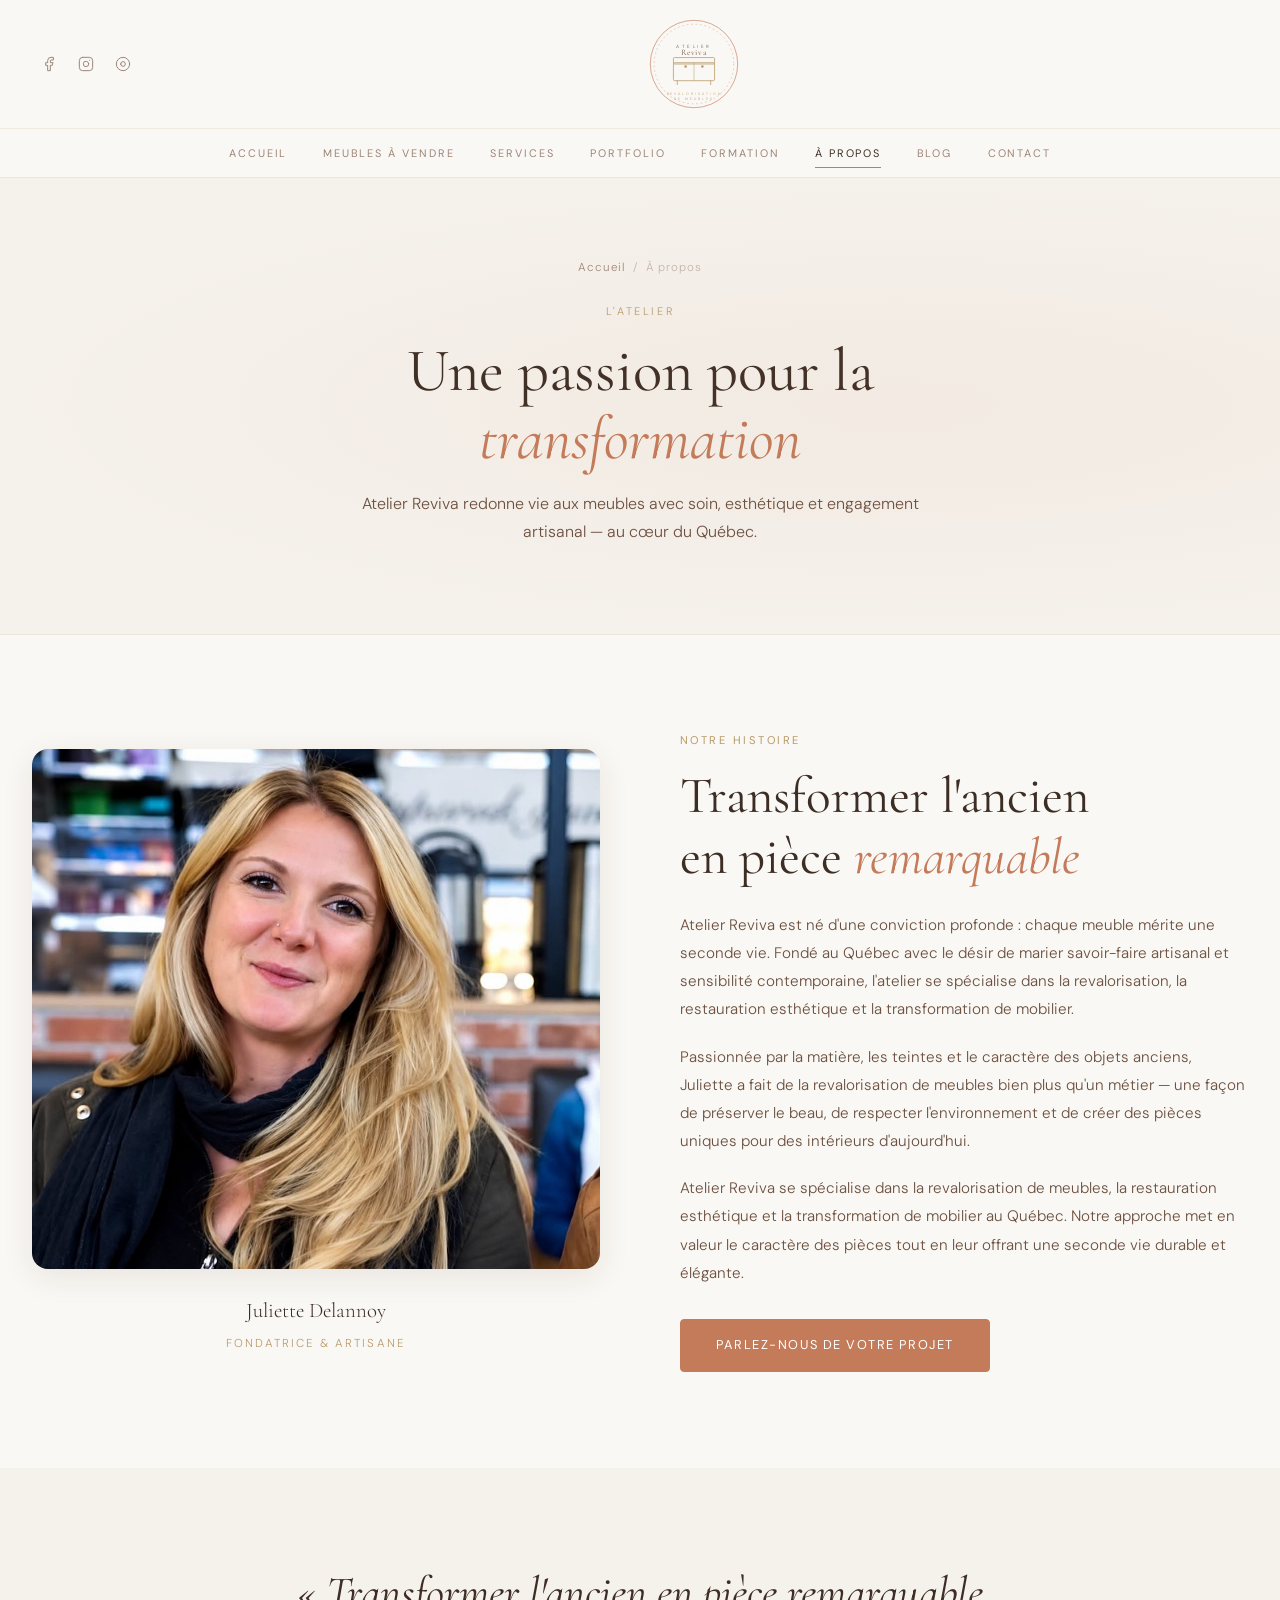
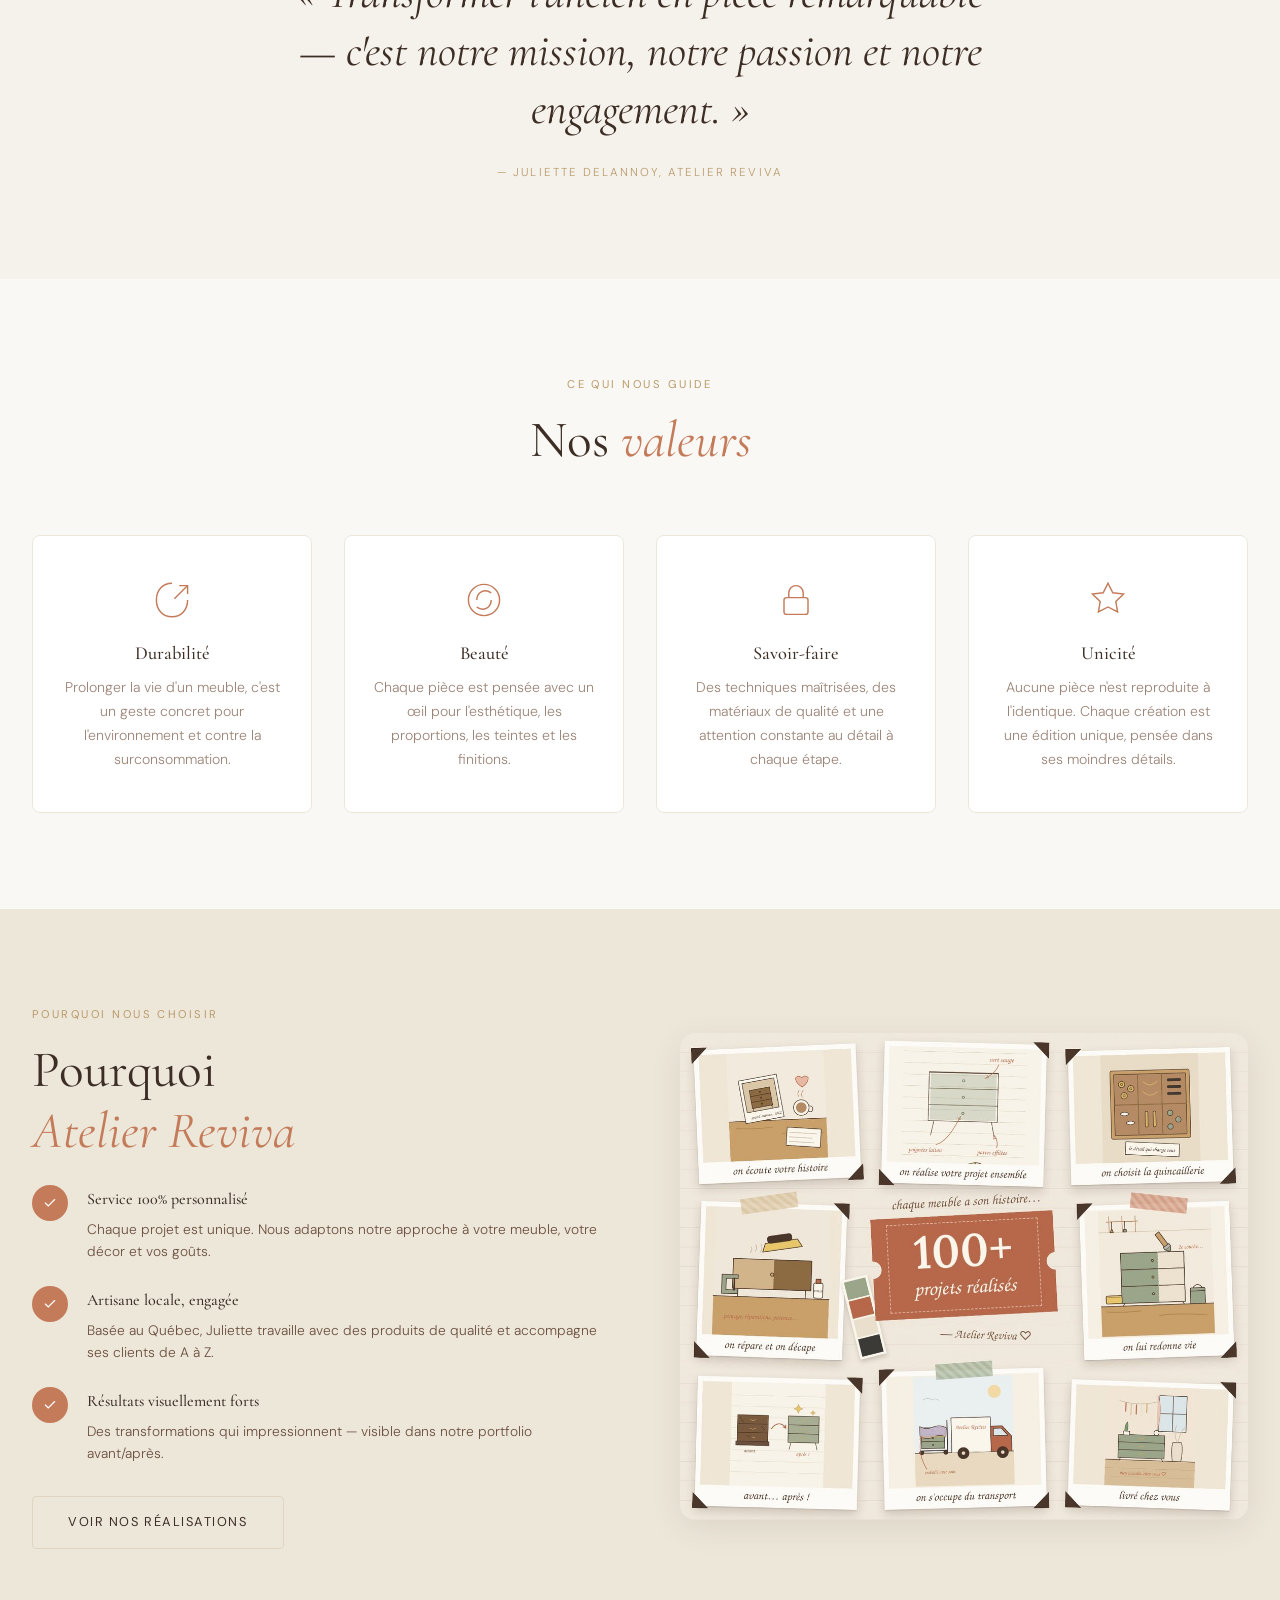
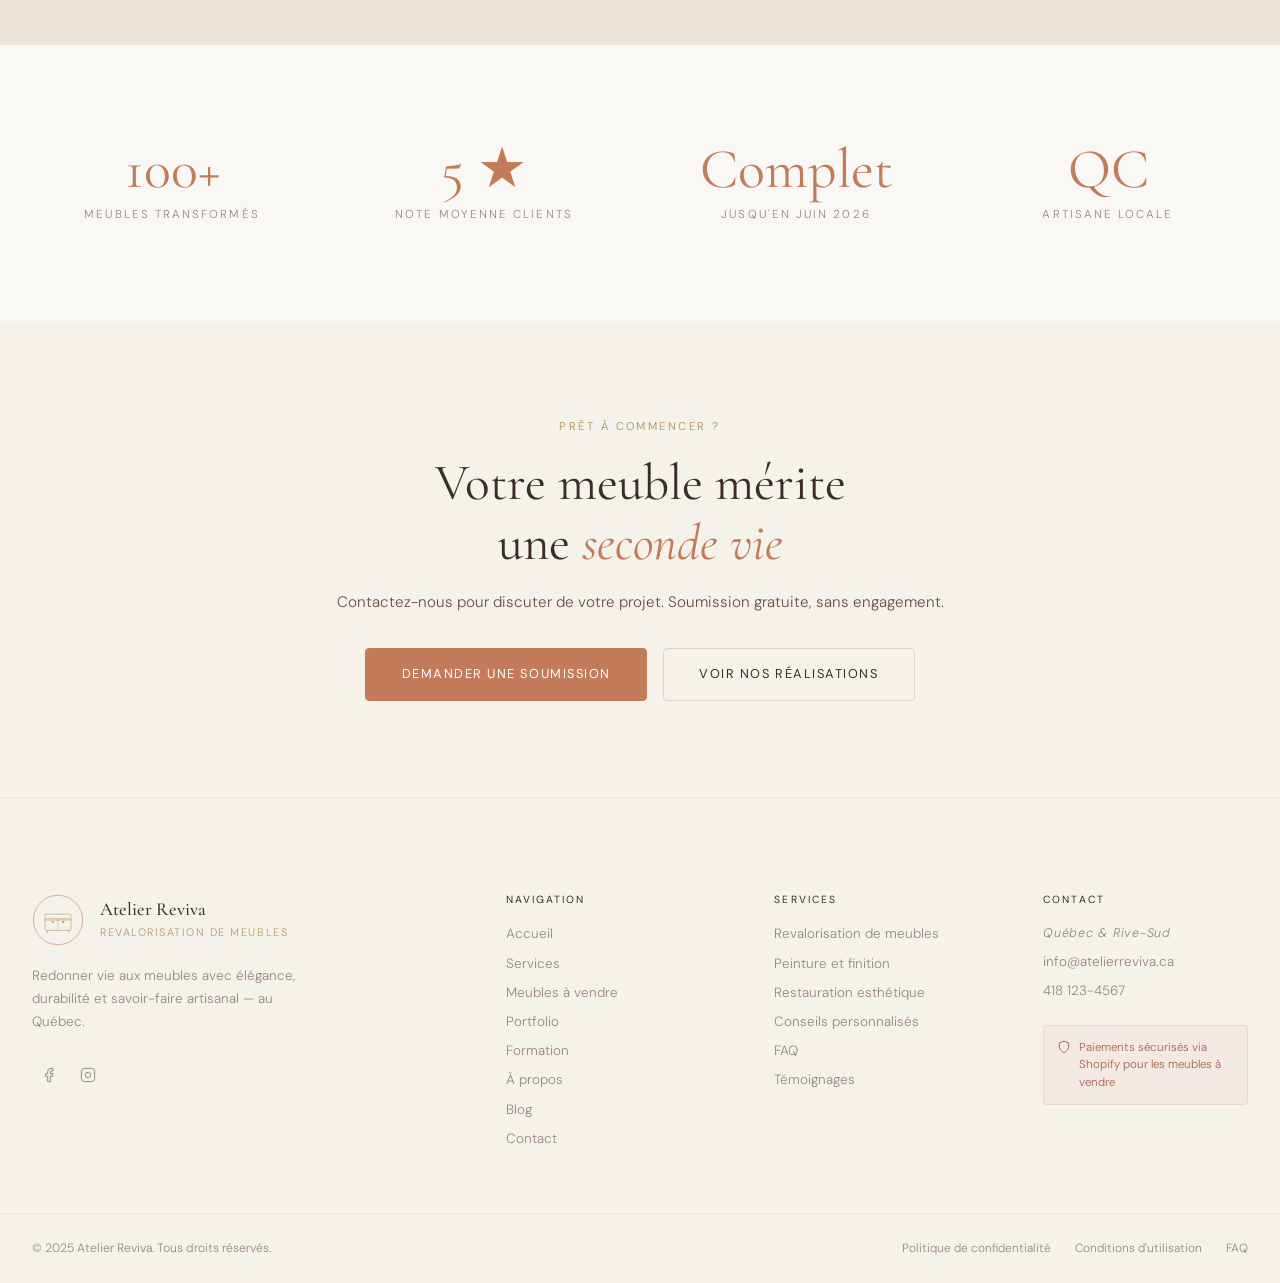
==== code_sandbox_Atelier Raviva/apropos.html @ 16719b3f "À propos : retrait de « Formations très demandées — complet jusqu'en juin 2026 » Co-Authored-By: Cla" ====
<!DOCTYPE html>
<html lang="fr-CA">
<head>
  <meta charset="UTF-8" />
  <meta name="viewport" content="width=device-width, initial-scale=1.0" />
  <title>À propos – Atelier Reviva | Revalorisation de meubles au Québec</title>
  <meta name="description" content="Découvrez l'histoire d'Atelier Reviva, fondé par Juliette Delannoy. Passion pour la transformation de meubles, valeurs artisanales et engagement local au Québec." />
  <link rel="canonical" href="https://atelierreviva.ca/apropos.html" />
  <link rel="preconnect" href="https://fonts.googleapis.com" />
  <link rel="preconnect" href="https://fonts.gstatic.com" crossorigin />
  <link href="https://fonts.googleapis.com/css2?family=Cormorant+Garamond:ital,wght@0,300;0,400;0,500;0,600;1,300;1,400;1,500&family=DM+Sans:wght@300;400;500&display=swap" rel="stylesheet" />
  <link rel="stylesheet" href="css/style.css" />
  <link rel="stylesheet" href="css/pages.css" />
</head>
<body>

  <!-- HEADER -->
  <header class="site-header" id="header">
    <div class="header-inner">
      <div class="header-social">
        <a href="#" aria-label="Facebook" class="social-link"><svg width="16" height="16" viewBox="0 0 24 24" fill="none" stroke="currentColor" stroke-width="1.5" stroke-linecap="round" stroke-linejoin="round"><path d="M18 2h-3a5 5 0 0 0-5 5v3H7v4h3v8h4v-8h3l1-4h-4V7a1 1 0 0 1 1-1h3z"/></svg></a>
        <a href="#" aria-label="Instagram" class="social-link"><svg width="16" height="16" viewBox="0 0 24 24" fill="none" stroke="currentColor" stroke-width="1.5" stroke-linecap="round" stroke-linejoin="round"><rect x="2" y="2" width="20" height="20" rx="5" ry="5"/><path d="M16 11.37A4 4 0 1 1 12.63 8 4 4 0 0 1 16 11.37z"/><line x1="17.5" y1="6.5" x2="17.51" y2="6.5"/></svg></a>
        <a href="#" aria-label="Pinterest" class="social-link"><svg width="16" height="16" viewBox="0 0 24 24" fill="none" stroke="currentColor" stroke-width="1.5" stroke-linecap="round" stroke-linejoin="round"><circle cx="12" cy="12" r="10"/><path d="M8.5 12a3.5 3.5 0 1 0 7 0 3.5 3.5 0 0 0-7 0z"/></svg></a>
      </div>
      <a href="index.html" class="header-logo" aria-label="Atelier Reviva — Accueil">
        <div class="logo-circle">
          <svg viewBox="0 0 140 140" fill="none" xmlns="http://www.w3.org/2000/svg" aria-hidden="true">
            <circle cx="70" cy="70" r="68" stroke="#C47B5A" stroke-width="1"/><circle cx="70" cy="70" r="62" stroke="#C47B5A" stroke-width="0.5" stroke-dasharray="3 4"/>
            <rect x="38" y="68" width="64" height="28" rx="2" stroke="#B89A6A" stroke-width="1.2" fill="none"/><rect x="38" y="60" width="64" height="10" rx="1.5" stroke="#B89A6A" stroke-width="1.2" fill="none"/>
            <line x1="70" y1="68" x2="70" y2="96" stroke="#B89A6A" stroke-width="0.8"/><circle cx="57" cy="74" r="2" fill="#B89A6A"/><circle cx="83" cy="74" r="2" fill="#B89A6A"/>
            <line x1="44" y1="96" x2="44" y2="102" stroke="#B89A6A" stroke-width="1.2" stroke-linecap="round"/><line x1="96" y1="96" x2="96" y2="102" stroke="#B89A6A" stroke-width="1.2" stroke-linecap="round"/>
            <text x="70" y="45" text-anchor="middle" font-family="DM Sans, sans-serif" font-size="7" font-weight="400" letter-spacing="4" fill="#8B6E5A">ATELIER</text>
            <text x="70" y="56" text-anchor="middle" font-family="Cormorant Garamond, serif" font-size="13" font-weight="500" letter-spacing="1" fill="#8B6E5A">Reviva</text>
            <text x="70" y="118" text-anchor="middle" font-family="DM Sans, sans-serif" font-size="5.5" font-weight="300" letter-spacing="3" fill="#B89A6A">REVALORISATION</text>
            <text x="70" y="126" text-anchor="middle" font-family="DM Sans, sans-serif" font-size="5.5" font-weight="300" letter-spacing="3" fill="#B89A6A">DE MEUBLES</text>
          </svg>
        </div>
      </a>
      <button class="menu-toggle" id="menuToggle" aria-label="Menu" aria-expanded="false"><span></span><span></span><span></span></button>
    </div>
    <nav class="main-nav" id="mainNav" aria-label="Navigation principale">
      <ul class="nav-list">
        <li><a href="index.html" class="nav-link">Accueil</a></li>
        <li><a href="meubles.html" class="nav-link">Meubles à vendre</a></li>
        <li><a href="services.html" class="nav-link">Services</a></li>
        <li><a href="portfolio.html" class="nav-link">Portfolio</a></li>
        <li><a href="formation.html" class="nav-link">Formation</a></li>
        <li><a href="apropos.html" class="nav-link active">À propos</a></li>
        <li><a href="blog.html" class="nav-link">Blog</a></li>
        <li><a href="contact.html" class="nav-link">Contact</a></li>
      </ul>
    </nav>
  </header>

  <main>

    <!-- HERO PAGE -->
    <section class="page-hero">
      <nav class="breadcrumb" aria-label="Fil d'Ariane">
        <a href="index.html">Accueil</a><span>/</span><span>À propos</span>
      </nav>
      <span class="page-hero-eyebrow">L'atelier</span>
      <h1>Une passion pour la<br><em>transformation</em></h1>
      <p>Atelier Reviva redonne vie aux meubles avec soin, esthétique et engagement artisanal — au cœur du Québec.</p>
    </section>

    <!-- HISTOIRE — 2 colonnes portrait + texte -->
    <section class="section-pad" style="background: var(--ivory);">
      <div class="container">
        <div style="display:grid; grid-template-columns:1fr 1fr; gap:5rem; align-items:center;">
          <div>
            <div style="border-radius:var(--radius-lg); overflow:hidden; box-shadow:var(--shadow-md);">
              <img src="assets/images/juliette-delannoy.jpg" alt="Juliette Delannoy, fondatrice d'Atelier Reviva" style="width:100%; height:520px; object-fit:cover; object-position:center 20%;" />
            </div>
            <div style="margin-top:1.5rem; text-align:center;">
              <p style="font-family:var(--font-serif); font-size:1.3rem; color:var(--text-main);">Juliette Delannoy</p>
              <p style="font-size:0.72rem; letter-spacing:0.18em; text-transform:uppercase; color:var(--gold); margin-top:0.3rem;">Fondatrice &amp; Artisane</p>
            </div>
          </div>
          <div>
            <p class="section-label">Notre histoire</p>
            <h2 class="section-title" style="margin-bottom:1.5rem;">Transformer l'ancien<br>en pièce <em>remarquable</em></h2>
            <p style="font-size:0.95rem; color:var(--brown-text); line-height:1.85; margin-bottom:1.2rem;">
              Atelier Reviva est né d'une conviction profonde : chaque meuble mérite une seconde vie. Fondé au Québec avec le désir de marier savoir-faire artisanal et sensibilité contemporaine, l'atelier se spécialise dans la revalorisation, la restauration esthétique et la transformation de mobilier.
            </p>
            <p style="font-size:0.95rem; color:var(--brown-text); line-height:1.85; margin-bottom:1.2rem;">
              Passionnée par la matière, les teintes et le caractère des objets anciens, Juliette a fait de la revalorisation de meubles bien plus qu'un métier — une façon de préserver le beau, de respecter l'environnement et de créer des pièces uniques pour des intérieurs d'aujourd'hui.
            </p>
            <p style="font-size:0.95rem; color:var(--brown-text); line-height:1.85; margin-bottom:2rem;">
              Atelier Reviva se spécialise dans la revalorisation de meubles, la restauration esthétique et la transformation de mobilier au Québec. Notre approche met en valeur le caractère des pièces tout en leur offrant une seconde vie durable et élégante.
            </p>
            <a href="contact.html" class="btn btn-primary">Parlez-nous de votre projet</a>
          </div>
        </div>
      </div>
    </section>

    <!-- MISSION / CITATION -->
    <section class="section-pad" style="background: var(--cream); text-align:center;">
      <div class="container-narrow">
        <p style="font-family:var(--font-serif); font-size:clamp(1.8rem,4vw,2.8rem); font-weight:400; font-style:italic; color:var(--text-main); line-height:1.3; margin-bottom:1.5rem;">
          « Transformer l'ancien en pièce remarquable — c'est notre mission, notre passion et notre engagement. »
        </p>
        <p style="font-size:0.72rem; letter-spacing:0.18em; text-transform:uppercase; color:var(--gold);">— Juliette Delannoy, Atelier Reviva</p>
      </div>
    </section>

    <!-- VALEURS -->
    <section class="section-pad" style="background: var(--ivory);">
      <div class="container">
        <div class="section-header">
          <p class="section-label">Ce qui nous guide</p>
          <h2 class="section-title">Nos <em>valeurs</em></h2>
        </div>
        <div style="display:grid; grid-template-columns:repeat(4,1fr); gap:var(--space-md);">
          <div class="pillar-item">
            <div class="pillar-icon" style="margin-bottom:1.2rem;">
              <svg viewBox="0 0 40 40" fill="none" stroke="#C47B5A" stroke-width="1.2"><path d="M20 6C12 6 7 12 7 20c0 8 5 14 13 14s13-6 13-14"/><path d="M26 8l7 0 0 7"/><path d="M33 8L22 19"/></svg>
            </div>
            <h3 class="pillar-title">Durabilité</h3>
            <p class="pillar-text">Prolonger la vie d'un meuble, c'est un geste concret pour l'environnement et contre la surconsommation.</p>
          </div>
          <div class="pillar-item">
            <div class="pillar-icon" style="margin-bottom:1.2rem;">
              <svg viewBox="0 0 40 40" fill="none" stroke="#C47B5A" stroke-width="1.2"><circle cx="20" cy="20" r="13"/><path d="M14 20c0-6 6-10 12-6"/><path d="M26 20c0 6-6 10-12 6"/></svg>
            </div>
            <h3 class="pillar-title">Beauté</h3>
            <p class="pillar-text">Chaque pièce est pensée avec un œil pour l'esthétique, les proportions, les teintes et les finitions.</p>
          </div>
          <div class="pillar-item">
            <div class="pillar-icon" style="margin-bottom:1.2rem;">
              <svg viewBox="0 0 40 40" fill="none" stroke="#C47B5A" stroke-width="1.2"><rect x="10" y="18" width="20" height="14" rx="2"/><path d="M14 18v-4a6 6 0 0 1 12 0v4"/></svg>
            </div>
            <h3 class="pillar-title">Savoir-faire</h3>
            <p class="pillar-text">Des techniques maîtrisées, des matériaux de qualité et une attention constante au détail à chaque étape.</p>
          </div>
          <div class="pillar-item">
            <div class="pillar-icon" style="margin-bottom:1.2rem;">
              <svg viewBox="0 0 40 40" fill="none" stroke="#C47B5A" stroke-width="1.2"><path d="M20 6l4 8 9 1-6.5 6.3L28 30l-8-4.2L12 30l1.5-8.7L7 15l9-1z"/></svg>
            </div>
            <h3 class="pillar-title">Unicité</h3>
            <p class="pillar-text">Aucune pièce n'est reproduite à l'identique. Chaque création est une édition unique, pensée dans ses moindres détails.</p>
          </div>
        </div>
      </div>
    </section>

    <!-- POURQUOI ATELIER REVIVA -->
    <section class="section-pad" style="background: var(--sand-light);">
      <div class="container">
        <div style="display:grid; grid-template-columns:1fr 1fr; gap:5rem; align-items:center;">
          <div>
            <p class="section-label">Pourquoi nous choisir</p>
            <h2 class="section-title" style="margin-bottom:1.5rem;">Pourquoi<br><em>Atelier Reviva</em></h2>
            <div style="display:flex; flex-direction:column; gap:1.5rem; margin-bottom:2rem;">
              <div style="display:flex; gap:1.2rem; align-items:flex-start;">
                <div style="width:36px; height:36px; border-radius:50%; background:var(--terracotta); display:flex; align-items:center; justify-content:center; flex-shrink:0;">
                  <svg width="14" height="14" viewBox="0 0 24 24" fill="none" stroke="white" stroke-width="2" stroke-linecap="round"><polyline points="20 6 9 17 4 12"/></svg>
                </div>
                <div>
                  <p style="font-family:var(--font-serif); font-size:1rem; font-weight:500; color:var(--text-main); margin-bottom:0.3rem;">Service 100% personnalisé</p>
                  <p style="font-size:0.86rem; color:var(--brown-text); line-height:1.6;">Chaque projet est unique. Nous adaptons notre approche à votre meuble, votre décor et vos goûts.</p>
                </div>
              </div>
              <div style="display:flex; gap:1.2rem; align-items:flex-start;">
                <div style="width:36px; height:36px; border-radius:50%; background:var(--terracotta); display:flex; align-items:center; justify-content:center; flex-shrink:0;">
                  <svg width="14" height="14" viewBox="0 0 24 24" fill="none" stroke="white" stroke-width="2" stroke-linecap="round"><polyline points="20 6 9 17 4 12"/></svg>
                </div>
                <div>
                  <p style="font-family:var(--font-serif); font-size:1rem; font-weight:500; color:var(--text-main); margin-bottom:0.3rem;">Artisane locale, engagée</p>
                  <p style="font-size:0.86rem; color:var(--brown-text); line-height:1.6;">Basée au Québec, Juliette travaille avec des produits de qualité et accompagne ses clients de A à Z.</p>
                </div>
              </div>
              <div style="display:flex; gap:1.2rem; align-items:flex-start;">
                <div style="width:36px; height:36px; border-radius:50%; background:var(--terracotta); display:flex; align-items:center; justify-content:center; flex-shrink:0;">
                  <svg width="14" height="14" viewBox="0 0 24 24" fill="none" stroke="white" stroke-width="2" stroke-linecap="round"><polyline points="20 6 9 17 4 12"/></svg>
                </div>
                <div>
                  <p style="font-family:var(--font-serif); font-size:1rem; font-weight:500; color:var(--text-main); margin-bottom:0.3rem;">Résultats visuellement forts</p>
                  <p style="font-size:0.86rem; color:var(--brown-text); line-height:1.6;">Des transformations qui impressionnent — visible dans notre portfolio avant/après.</p>
                </div>
              </div>
            </div>
            <a href="portfolio.html" class="btn btn-outline">Voir nos réalisations</a>
          </div>
          <div style="border-radius:var(--radius-lg); overflow:hidden; box-shadow:var(--shadow-md);">
            <img src="assets/images/atelier-reviva-album.jpg" alt="Album illustré de l'atelier : plus de 100 projets réalisés et les étapes d'un projet, de l'écoute de votre histoire jusqu'à la livraison chez vous" width="1120" height="960" loading="lazy" style="width:100%; height:auto; display:block;" />
          </div>
        </div>
      </div>
    </section>

    <!-- STATS -->
    <section class="section-pad" style="background: var(--ivory); text-align:center;">
      <div class="container">
        <div style="display:grid; grid-template-columns:repeat(4,1fr); gap:var(--space-md);">
          <div>
            <p style="font-family:var(--font-serif); font-size:3.5rem; font-weight:400; color:var(--terracotta); line-height:1;">100+</p>
            <p style="font-size:0.72rem; letter-spacing:0.18em; text-transform:uppercase; color:var(--text-muted); margin-top:0.5rem;">Meubles transformés</p>
          </div>
          <div>
            <p style="font-family:var(--font-serif); font-size:3.5rem; font-weight:400; color:var(--terracotta); line-height:1;">5 ★</p>
            <p style="font-size:0.72rem; letter-spacing:0.18em; text-transform:uppercase; color:var(--text-muted); margin-top:0.5rem;">Note moyenne clients</p>
          </div>
          <div>
            <p style="font-family:var(--font-serif); font-size:3.5rem; font-weight:400; color:var(--terracotta); line-height:1;">Complet</p>
            <p style="font-size:0.72rem; letter-spacing:0.18em; text-transform:uppercase; color:var(--text-muted); margin-top:0.5rem;">Jusqu'en juin 2026</p>
          </div>
          <div>
            <p style="font-family:var(--font-serif); font-size:3.5rem; font-weight:400; color:var(--terracotta); line-height:1;">QC</p>
            <p style="font-size:0.72rem; letter-spacing:0.18em; text-transform:uppercase; color:var(--text-muted); margin-top:0.5rem;">Artisane locale</p>
          </div>
        </div>
      </div>
    </section>

    <!-- CTA -->
    <section class="section-pad" style="background: var(--cream); text-align:center;">
      <div class="container-narrow">
        <p class="section-label">Prêt à commencer ?</p>
        <h2 class="section-title" style="margin-bottom:1rem;">Votre meuble mérite<br>une <em>seconde vie</em></h2>
        <p style="font-size:0.95rem; color:var(--brown-text); margin-bottom:2rem; line-height:1.75;">Contactez-nous pour discuter de votre projet. Soumission gratuite, sans engagement.</p>
        <div style="display:flex; gap:1rem; justify-content:center; flex-wrap:wrap;">
          <a href="services.html" class="btn btn-primary">Demander une soumission</a>
          <a href="portfolio.html" class="btn btn-outline">Voir nos réalisations</a>
        </div>
      </div>
    </section>

  </main>

  <!-- FOOTER -->
  <footer class="site-footer" role="contentinfo">
    <div class="footer-inner">
      <div class="footer-brand">
        <a href="index.html" class="footer-logo-link" aria-label="Atelier Reviva">
          <div class="footer-logo-mark"><svg viewBox="0 0 80 80" fill="none" xmlns="http://www.w3.org/2000/svg" aria-hidden="true"><circle cx="40" cy="40" r="38" stroke="#C47B5A" stroke-width="0.8"/><rect x="20" y="38" width="40" height="18" rx="2" stroke="#B89A6A" stroke-width="0.9" fill="none"/><rect x="20" y="31" width="40" height="9" rx="1" stroke="#B89A6A" stroke-width="0.9" fill="none"/><line x1="40" y1="38" x2="40" y2="56" stroke="#B89A6A" stroke-width="0.6"/><circle cx="32" cy="43" r="1.5" fill="#B89A6A"/><circle cx="48" cy="43" r="1.5" fill="#B89A6A"/><line x1="24" y1="56" x2="24" y2="60" stroke="#B89A6A" stroke-width="0.9" stroke-linecap="round"/><line x1="56" y1="56" x2="56" y2="60" stroke="#B89A6A" stroke-width="0.9" stroke-linecap="round"/></svg></div>
          <div><p class="footer-brand-name">Atelier Reviva</p><p class="footer-brand-tag">Revalorisation de meubles</p></div>
        </a>
        <p class="footer-tagline">Redonner vie aux meubles avec élégance, durabilité et savoir-faire artisanal — au Québec.</p>
        <div class="footer-social">
          <a href="#" aria-label="Facebook" class="social-link"><svg width="16" height="16" viewBox="0 0 24 24" fill="none" stroke="currentColor" stroke-width="1.5"><path d="M18 2h-3a5 5 0 0 0-5 5v3H7v4h3v8h4v-8h3l1-4h-4V7a1 1 0 0 1 1-1h3z"/></svg></a>
          <a href="#" aria-label="Instagram" class="social-link"><svg width="16" height="16" viewBox="0 0 24 24" fill="none" stroke="currentColor" stroke-width="1.5"><rect x="2" y="2" width="20" height="20" rx="5" ry="5"/><path d="M16 11.37A4 4 0 1 1 12.63 8 4 4 0 0 1 16 11.37z"/><line x1="17.5" y1="6.5" x2="17.51" y2="6.5"/></svg></a>
        </div>
      </div>
      <div class="footer-links-col"><h4 class="footer-heading">Navigation</h4><ul class="footer-links"><li><a href="index.html">Accueil</a></li><li><a href="services.html">Services</a></li><li><a href="meubles.html">Meubles à vendre</a></li><li><a href="portfolio.html">Portfolio</a></li><li><a href="formation.html">Formation</a></li><li><a href="apropos.html">À propos</a></li><li><a href="blog.html">Blog</a></li><li><a href="contact.html">Contact</a></li></ul></div>
      <div class="footer-links-col"><h4 class="footer-heading">Services</h4><ul class="footer-links"><li><a href="services.html">Revalorisation de meubles</a></li><li><a href="services.html">Peinture et finition</a></li><li><a href="services.html">Restauration esthétique</a></li><li><a href="services.html">Conseils personnalisés</a></li><li><a href="faq.html">FAQ</a></li><li><a href="temoignages.html">Témoignages</a></li></ul></div>
      <div class="footer-links-col"><h4 class="footer-heading">Contact</h4><ul class="footer-links footer-contact"><li>Québec &amp; Rive-Sud</li><li><a href="mailto:info@atelierreviva.ca">info@atelierreviva.ca</a></li><li><a href="tel:+14181234567">418 123-4567</a></li></ul><div class="footer-shopify"><svg width="14" height="14" viewBox="0 0 24 24" fill="none" stroke="currentColor" stroke-width="1.5" aria-hidden="true"><path d="M12 22s8-4 8-10V5l-8-3-8 3v7c0 6 8 10 8 10z"/></svg><span>Paiements sécurisés via Shopify pour les meubles à vendre</span></div></div>
    </div>
    <div class="footer-bottom"><p>© 2025 Atelier Reviva. Tous droits réservés.</p><div class="footer-legal"><a href="#">Politique de confidentialité</a><a href="#">Conditions d'utilisation</a><a href="faq.html">FAQ</a></div></div>
  </footer>

  <script src="js/main.js"></script>
</body>
</html>
---- code_sandbox_Atelier Raviva/css/style.css ----
/* ═══════════════════════════════════════════════════════════
   ATELIER REVIVA — CSS Principal
   Direction artistique : Vogue · Galerie d'art · Loft luxe
   Palette : Blanc chaud · Ivoire · Terracotta · Doré · Camel
   ═══════════════════════════════════════════════════════════ */

/* ───────────────────────────────────────────────
   TOKENS — Variables
─────────────────────────────────────────────── */
:root {
  /* Couleurs */
  --white:        #FFFFFF;
  --ivory:        #FAF8F4;
  --cream:        #F5F1EB;
  --sand-light:   #EDE7DA;
  --sand:         #E0D5C3;
  --terracotta:   #C47B5A;
  --terra-light:  #D4936E;
  --terra-dark:   #A3624A;
  --gold:         #B89A6A;
  --gold-light:   #CEBB97;
  --camel:        #C9AA80;
  --brown-text:   #6B4F3F;
  --text-main:    #3D2E25;
  --text-muted:   #9C8578;
  --text-light:   #C4B4AB;

  /* Typographie */
  --font-serif:   'Cormorant Garamond', Georgia, serif;
  --font-sans:    'DM Sans', system-ui, sans-serif;

  /* Espacements */
  --space-xs:     0.5rem;
  --space-sm:     1rem;
  --space-md:     2rem;
  --space-lg:     4rem;
  --space-xl:     6rem;
  --space-2xl:    8rem;

  /* Rayons */
  --radius-sm:    4px;
  --radius-md:    8px;
  --radius-lg:    16px;
  --radius-xl:    24px;

  /* Ombres */
  --shadow-xs:    0 1px 4px rgba(60, 30, 10, 0.05);
  --shadow-sm:    0 2px 12px rgba(60, 30, 10, 0.07);
  --shadow-md:    0 8px 32px rgba(60, 30, 10, 0.09);
  --shadow-lg:    0 20px 60px rgba(60, 30, 10, 0.12);

  /* Transitions */
  --ease:         cubic-bezier(0.22, 1, 0.36, 1);
  --dur-fast:     0.2s;
  --dur-med:      0.4s;
  --dur-slow:     0.7s;

  /* Layout */
  --max-width:    1280px;
  --max-narrow:   760px;
  --header-h:     180px;
}

/* ───────────────────────────────────────────────
   RESET & BASE
─────────────────────────────────────────────── */
*, *::before, *::after {
  box-sizing: border-box;
  margin: 0;
  padding: 0;
}

html {
  font-size: 16px;
  scroll-behavior: smooth;
  -webkit-text-size-adjust: 100%;
}

body {
  font-family: var(--font-sans);
  font-weight: 300;
  font-size: 1rem;
  line-height: 1.75;
  color: var(--text-main);
  background: var(--ivory);
  -webkit-font-smoothing: antialiased;
  -moz-osx-font-smoothing: grayscale;
}

img {
  display: block;
  max-width: 100%;
  height: auto;
}

a {
  color: inherit;
  text-decoration: none;
}

ul, ol {
  list-style: none;
}

button {
  cursor: pointer;
  background: none;
  border: none;
  font-family: inherit;
}

/* ───────────────────────────────────────────────
   CONTENEURS
─────────────────────────────────────────────── */
.container {
  width: 100%;
  max-width: var(--max-width);
  margin: 0 auto;
  padding: 0 var(--space-md);
}

.container-narrow {
  width: 100%;
  max-width: var(--max-narrow);
  margin: 0 auto;
  padding: 0 var(--space-md);
}

/* ───────────────────────────────────────────────
   ESPACEMENT SECTIONS
─────────────────────────────────────────────── */
.section-pad     { padding: var(--space-xl) 0; }
.section-pad-sm  { padding: var(--space-lg) 0; }

/* ───────────────────────────────────────────────
   TYPOGRAPHIE GLOBALE
─────────────────────────────────────────────── */
h1, h2, h3, h4 {
  font-family: var(--font-serif);
  font-weight: 400;
  line-height: 1.15;
  color: var(--text-main);
}

em {
  font-style: italic;
  color: var(--terracotta);
}

/* ───────────────────────────────────────────────
   BOUTONS
─────────────────────────────────────────────── */
.btn {
  display: inline-flex;
  align-items: center;
  gap: 0.5rem;
  padding: 0.9rem 2.2rem;
  font-family: var(--font-sans);
  font-size: 0.8rem;
  font-weight: 400;
  letter-spacing: 0.12em;
  text-transform: uppercase;
  border-radius: var(--radius-sm);
  transition: all var(--dur-fast) var(--ease);
  white-space: nowrap;
}

.btn-primary {
  background: var(--terracotta);
  color: var(--white);
  border: 1px solid var(--terracotta);
}
.btn-primary:hover {
  background: var(--terra-dark);
  border-color: var(--terra-dark);
  transform: translateY(-1px);
  box-shadow: var(--shadow-sm);
}

.btn-outline {
  background: transparent;
  color: var(--text-main);
  border: 1px solid var(--sand);
}
.btn-outline:hover {
  border-color: var(--terracotta);
  color: var(--terracotta);
  transform: translateY(-1px);
}

.btn-text {
  background: transparent;
  color: var(--terracotta);
  border: none;
  padding: 0;
  font-size: 0.8rem;
  letter-spacing: 0.1em;
  text-transform: uppercase;
}
.btn-text:hover {
  opacity: 0.75;
}

.btn-sm {
  padding: 0.6rem 1.4rem;
  font-size: 0.72rem;
}

.btn-disabled {
  background: var(--sand);
  color: var(--text-muted);
  border: 1px solid var(--sand);
  cursor: not-allowed;
  opacity: 0.7;
}

/* ───────────────────────────────────────────────
   LIENS FLÈCHE
─────────────────────────────────────────────── */
.link-arrow {
  display: inline-flex;
  align-items: center;
  gap: 0.4rem;
  font-size: 0.78rem;
  letter-spacing: 0.1em;
  text-transform: uppercase;
  color: var(--terracotta);
  transition: gap var(--dur-fast) var(--ease);
}
.link-arrow:hover { gap: 0.7rem; }
.link-arrow span { font-size: 1rem; }

/* ───────────────────────────────────────────────
   EN-TÊTE SECTION
─────────────────────────────────────────────── */
.section-header {
  text-align: center;
  margin-bottom: var(--space-lg);
}

.section-label {
  display: block;
  font-family: var(--font-sans);
  font-size: 0.7rem;
  font-weight: 400;
  letter-spacing: 0.22em;
  text-transform: uppercase;
  color: var(--gold);
  margin-bottom: 1rem;
}

.section-title {
  font-family: var(--font-serif);
  font-size: clamp(2rem, 4vw, 3.2rem);
  font-weight: 400;
  color: var(--text-main);
  line-height: 1.18;
}

.section-intro {
  font-size: 0.95rem;
  color: var(--text-muted);
  max-width: 520px;
  margin: 1rem auto 0;
  line-height: 1.7;
}

.section-footer {
  text-align: center;
  margin-top: var(--space-lg);
}

/* ───────────────────────────────────────────────
   ICÔNES RÉSEAUX SOCIAUX
─────────────────────────────────────────────── */
.social-link {
  display: flex;
  align-items: center;
  justify-content: center;
  width: 34px;
  height: 34px;
  color: var(--text-muted);
  transition: color var(--dur-fast) var(--ease);
}
.social-link:hover { color: var(--terracotta); }
.social-link svg { flex-shrink: 0; }

/* ═══════════════════════════════════════════════
   HEADER
═══════════════════════════════════════════════ */
.site-header {
  position: sticky;
  top: 0;
  z-index: 100;
  background: rgba(250, 248, 244, 0.92);
  backdrop-filter: blur(12px);
  -webkit-backdrop-filter: blur(12px);
  border-bottom: 1px solid rgba(224, 213, 195, 0.5);
  transition: box-shadow var(--dur-fast) var(--ease);
}

.site-header.scrolled {
  box-shadow: var(--shadow-sm);
}

/* Ligne supérieure du header */
.header-inner {
  display: grid;
  grid-template-columns: auto 1fr auto;
  align-items: center;
  padding: 1.2rem var(--space-md);
  max-width: var(--max-width);
  margin: 0 auto;
  gap: 1rem;
}

/* Bloc réseaux sociaux */
.header-social {
  display: flex;
  align-items: center;
  gap: 0.2rem;
}

/* Logo centré */
.header-logo {
  display: flex;
  justify-content: center;
  align-items: center;
}

.logo-circle {
  width: 90px;
  height: 90px;
  transition: transform var(--dur-med) var(--ease);
}
.header-logo:hover .logo-circle {
  transform: scale(1.03);
}

/* Hamburger — mobile */
.menu-toggle {
  display: none;
  flex-direction: column;
  justify-content: center;
  align-items: flex-end;
  gap: 5px;
  width: 34px;
  height: 34px;
  padding: 4px;
  justify-self: end;
}
.menu-toggle span {
  display: block;
  height: 1px;
  background: var(--brown-text);
  transition: all var(--dur-fast) var(--ease);
}
.menu-toggle span:nth-child(1) { width: 22px; }
.menu-toggle span:nth-child(2) { width: 18px; }
.menu-toggle span:nth-child(3) { width: 14px; }

.menu-toggle.open span:nth-child(1) {
  width: 20px;
  transform: translateY(6px) rotate(45deg);
}
.menu-toggle.open span:nth-child(2) { opacity: 0; }
.menu-toggle.open span:nth-child(3) {
  width: 20px;
  transform: translateY(-6px) rotate(-45deg);
}

/* Navigation */
.main-nav {
  border-top: 1px solid rgba(224, 213, 195, 0.4);
}

.nav-list {
  display: flex;
  justify-content: center;
  align-items: center;
  gap: 0;
  max-width: var(--max-width);
  margin: 0 auto;
  padding: 0 var(--space-md);
}

.nav-link {
  display: block;
  padding: 0.9rem 1.1rem;
  font-family: var(--font-sans);
  font-size: 0.68rem;
  font-weight: 400;
  letter-spacing: 0.18em;
  text-transform: uppercase;
  color: var(--text-muted);
  position: relative;
  transition: color var(--dur-fast) var(--ease);
}

.nav-link::after {
  content: '';
  position: absolute;
  bottom: 0.6rem;
  left: 1.1rem;
  right: 1.1rem;
  height: 1px;
  background: var(--terracotta);
  transform: scaleX(0);
  transform-origin: left;
  transition: transform var(--dur-med) var(--ease);
}

.nav-link:hover,
.nav-link.active {
  color: var(--text-main);
}

.nav-link.active::after,
.nav-link:hover::after {
  transform: scaleX(1);
}

/* ═══════════════════════════════════════════════
   HERO
═══════════════════════════════════════════════ */
.hero {
  position: relative;
  display: flex;
  align-items: stretch;
  min-height: 78vh;
  overflow: hidden;
}

.hero-image-wrap {
  position: absolute;
  inset: 0;
}

.hero-img {
  width: 100%;
  height: 100%;
  object-fit: cover;
  object-position: center 35%;
  transition: transform 12s var(--ease);
}

.hero:hover .hero-img {
  transform: scale(1.03);
}

.hero-overlay {
  position: absolute;
  inset: 0;
  background: linear-gradient(
    105deg,
    rgba(250, 248, 244, 0.0) 0%,
    rgba(250, 248, 244, 0.0) 40%,
    rgba(250, 248, 244, 0.82) 65%,
    rgba(250, 248, 244, 0.95) 100%
  );
}

/* Carte texte hero */
.hero-card {
  position: relative;
  z-index: 2;
  margin-left: auto;
  margin-right: 7vw;
  align-self: center;
  max-width: 440px;
  padding: 3rem 3.5rem;
  background: rgba(250, 248, 244, 0.6);
  border: 1px solid rgba(184, 154, 106, 0.2);
  border-radius: var(--radius-lg);
  backdrop-filter: blur(8px);
  -webkit-backdrop-filter: blur(8px);
  box-shadow: var(--shadow-md);
  animation: fadeSlideUp 0.9s var(--ease) both;
}

@keyframes fadeSlideUp {
  from { opacity: 0; transform: translateY(24px); }
  to   { opacity: 1; transform: translateY(0); }
}

.hero-eyebrow {
  font-size: 0.68rem;
  font-weight: 400;
  letter-spacing: 0.22em;
  text-transform: uppercase;
  color: var(--gold);
  margin-bottom: 1rem;
}

.hero-title {
  font-family: var(--font-serif);
  font-size: clamp(2rem, 4.5vw, 3.4rem);
  font-weight: 400;
  line-height: 1.12;
  color: var(--text-main);
  margin-bottom: 1.2rem;
}

.hero-title em {
  display: block;
  font-style: italic;
  color: var(--terracotta);
}

.hero-sub {
  font-size: 0.95rem;
  color: var(--brown-text);
  margin-bottom: 2.2rem;
  line-height: 1.65;
}

.hero-cta {
  display: flex;
  flex-direction: column;
  gap: 0.9rem;
}

/* Bandeau éditorial bas du hero */
.hero-bar {
  position: absolute;
  z-index: 3;
  bottom: 0;
  left: 0;
  right: 0;
  background: rgba(196, 123, 90, 0.9);
  backdrop-filter: blur(6px);
  padding: 0.75rem var(--space-md);
  display: flex;
  align-items: center;
  justify-content: center;
  gap: 1.4rem;
  font-family: var(--font-sans);
  font-size: 0.65rem;
  font-weight: 400;
  letter-spacing: 0.22em;
  text-transform: uppercase;
  color: rgba(250, 248, 244, 0.9);
}

.bar-dot {
  display: block;
  width: 3px;
  height: 3px;
  border-radius: 50%;
  background: rgba(250, 248, 244, 0.5);
}

/* ═══════════════════════════════════════════════
   INTRO
═══════════════════════════════════════════════ */
.intro {
  background: var(--ivory);
}

/* Composition 2 colonnes : portrait gauche, texte droite */
.intro-inner {
  display: grid;
  grid-template-columns: 340px 1fr;
  align-items: center;
  gap: var(--space-xl);
  max-width: var(--max-width);
  margin: 0 auto;
  padding: 0 var(--space-md);
}

/* Colonne portrait */
.intro-portrait-col {
  display: flex;
  flex-direction: column;
  align-items: center;
  gap: 1rem;
}

.intro-portrait-wrap {
  width: 280px;
  height: 280px;
  border-radius: 50%;
  overflow: hidden;
  background: var(--cream);
  border: 1px solid var(--sand);
  box-shadow: var(--shadow-md);
  flex-shrink: 0;
}

.intro-portrait-img {
  width: 100%;
  height: 100%;
  object-fit: cover;
  object-position: center top;
  transition: transform var(--dur-slow) var(--ease);
}

.intro-portrait-wrap:hover .intro-portrait-img {
  transform: scale(1.04);
}

.intro-portrait-name {
  font-family: var(--font-serif);
  font-size: 1.05rem;
  font-weight: 500;
  color: var(--text-main);
  letter-spacing: 0.02em;
}

.intro-portrait-role {
  font-size: 0.72rem;
  font-weight: 400;
  letter-spacing: 0.16em;
  text-transform: uppercase;
  color: var(--gold);
}

/* Colonne texte */
.intro-text-col {
  display: flex;
  flex-direction: column;
  align-items: flex-start;
  gap: 0;
}

.intro-label {
  display: block;
  font-size: 0.7rem;
  letter-spacing: 0.22em;
  text-transform: uppercase;
  color: var(--gold);
  margin-bottom: 1rem;
}

.intro-title {
  font-family: var(--font-serif);
  font-size: clamp(2rem, 4vw, 3rem);
  font-weight: 400;
  margin-bottom: 1.5rem;
  line-height: 1.18;
}

.intro-body {
  font-size: 1rem;
  color: var(--brown-text);
  line-height: 1.8;
  margin-bottom: 2.2rem;
  max-width: 520px;
}

/* ═══════════════════════════════════════════════
   PILIERS / VALEURS
═══════════════════════════════════════════════ */
.pillars-grid {
  display: grid;
  grid-template-columns: repeat(4, 1fr);
  gap: var(--space-md);
}

.pillar-item {
  text-align: center;
  padding: 2.5rem 1.5rem;
  background: var(--white);
  border: 1px solid var(--sand-light);
  border-radius: var(--radius-md);
  transition: box-shadow var(--dur-fast) var(--ease), transform var(--dur-fast) var(--ease);
}

.pillar-item:hover {
  box-shadow: var(--shadow-md);
  transform: translateY(-3px);
}

.pillar-icon {
  width: 48px;
  height: 48px;
  margin: 0 auto 1.5rem;
}
.pillar-icon svg {
  width: 100%;
  height: 100%;
}

.pillar-title {
  font-family: var(--font-serif);
  font-size: 1.15rem;
  font-weight: 500;
  color: var(--text-main);
  margin-bottom: 0.75rem;
}

.pillar-text {
  font-size: 0.88rem;
  color: var(--text-muted);
  line-height: 1.7;
}

/* ═══════════════════════════════════════════════
   PORTFOLIO — Avant / Après
═══════════════════════════════════════════════ */
.portfolio-grid {
  display: grid;
  grid-template-columns: repeat(3, 1fr);
  gap: var(--space-md);
}

.portfolio-card {
  background: var(--white);
  border-radius: var(--radius-md);
  overflow: hidden;
  border: 1px solid var(--sand-light);
  box-shadow: var(--shadow-xs);
  transition: box-shadow var(--dur-med) var(--ease), transform var(--dur-med) var(--ease);
}

.portfolio-card:hover {
  box-shadow: var(--shadow-lg);
  transform: translateY(-4px);
}

/* Grille avant/après */
.before-after {
  display: grid;
  grid-template-columns: 1fr 1fr;
  height: 240px;
  overflow: hidden;
}

.ba-pane {
  position: relative;
  overflow: hidden;
}

.ba-pane img {
  width: 100%;
  height: 100%;
  object-fit: cover;
  transition: transform var(--dur-slow) var(--ease);
}

.portfolio-card:hover .ba-pane img {
  transform: scale(1.05);
}

.ba-label {
  position: absolute;
  bottom: 10px;
  left: 10px;
  background: rgba(250, 248, 244, 0.9);
  color: var(--text-muted);
  font-size: 0.6rem;
  font-weight: 400;
  letter-spacing: 0.18em;
  text-transform: uppercase;
  padding: 0.3rem 0.7rem;
  border-radius: var(--radius-sm);
}

.ba-label.after {
  background: var(--terracotta);
  color: var(--white);
}

/* Séparateur vertical */
.ba-before::after {
  content: '';
  position: absolute;
  top: 0;
  right: 0;
  bottom: 0;
  width: 1px;
  background: rgba(250, 248, 244, 0.8);
  z-index: 1;
}

.portfolio-card-body {
  padding: 1.5rem;
}

.portfolio-card-title {
  font-family: var(--font-serif);
  font-size: 1.15rem;
  font-weight: 500;
  margin-bottom: 0.4rem;
}

.portfolio-card-text {
  font-size: 0.84rem;
  color: var(--text-muted);
  line-height: 1.65;
}

/* ═══════════════════════════════════════════════
   SERVICES
═══════════════════════════════════════════════ */
.services-grid {
  display: grid;
  grid-template-columns: repeat(4, 1fr);
  gap: var(--space-md);
}

.service-item {
  padding: 2rem 0;
  border-top: 1px solid var(--sand);
}

.service-number {
  font-family: var(--font-serif);
  font-size: 2.4rem;
  font-weight: 300;
  color: var(--terra-light);
  opacity: 0.35;
  line-height: 1;
  margin-bottom: 1rem;
  letter-spacing: -0.02em;
}

.service-name {
  font-family: var(--font-serif);
  font-size: 1.1rem;
  font-weight: 500;
  margin-bottom: 0.75rem;
  color: var(--text-main);
}

.service-desc {
  font-size: 0.86rem;
  color: var(--text-muted);
  line-height: 1.7;
  margin-bottom: 1.2rem;
}

/* ═══════════════════════════════════════════════
   BOUTIQUE — PRODUITS
═══════════════════════════════════════════════ */
/* Badge Shopify */
.shopify-badge {
  display: inline-flex;
  align-items: center;
  gap: 0.6rem;
  background: rgba(196, 123, 90, 0.07);
  border: 1px solid rgba(196, 123, 90, 0.2);
  border-radius: 100px;
  padding: 0.55rem 1.4rem;
  font-size: 0.72rem;
  letter-spacing: 0.08em;
  color: var(--terra-dark);
  margin: 0 auto 3rem;
  display: flex;
  width: fit-content;
}

.products-grid {
  display: grid;
  grid-template-columns: repeat(3, 1fr);
  gap: var(--space-md);
}

.product-card {
  background: var(--white);
  border-radius: var(--radius-md);
  overflow: hidden;
  border: 1px solid var(--sand-light);
  transition: box-shadow var(--dur-med) var(--ease), transform var(--dur-med) var(--ease);
}

.product-card:hover {
  box-shadow: var(--shadow-md);
  transform: translateY(-3px);
}

.product-img-wrap {
  position: relative;
  overflow: hidden;
  height: 260px;
}

.product-img-wrap img {
  width: 100%;
  height: 100%;
  object-fit: cover;
  transition: transform var(--dur-slow) var(--ease);
}

.product-card:hover .product-img-wrap img {
  transform: scale(1.04);
}

.product-badge {
  position: absolute;
  top: 1rem;
  left: 1rem;
  background: var(--terracotta);
  color: var(--white);
  font-size: 0.62rem;
  letter-spacing: 0.14em;
  text-transform: uppercase;
  padding: 0.3rem 0.8rem;
  border-radius: 100px;
}

.product-badge.sold {
  background: var(--text-muted);
}

.product-info {
  padding: 1.5rem;
}

.product-name {
  font-family: var(--font-serif);
  font-size: 1.15rem;
  font-weight: 500;
  margin-bottom: 0.4rem;
}

.product-details {
  font-size: 0.8rem;
  color: var(--text-muted);
  margin-bottom: 1.2rem;
  line-height: 1.5;
}

.product-footer {
  display: flex;
  align-items: center;
  justify-content: space-between;
  gap: 1rem;
  flex-wrap: wrap;
}

.product-price {
  font-family: var(--font-serif);
  font-size: 1.3rem;
  font-weight: 500;
  color: var(--terracotta);
}

/* ═══════════════════════════════════════════════
   FORMATION
═══════════════════════════════════════════════ */
.formation-preview {
  background: var(--sand-light);
}

.formation-inner {
  display: grid;
  grid-template-columns: 1fr 1fr;
  gap: 0;
  max-width: var(--max-width);
  margin: 0 auto;
  min-height: 540px;
}

.formation-img-col {
  overflow: hidden;
}

.formation-img-col img {
  width: 100%;
  height: 100%;
  object-fit: cover;
  transition: transform 8s var(--ease);
}

.formation-img-col:hover img {
  transform: scale(1.03);
}

.formation-text-col {
  padding: var(--space-xl) var(--space-xl);
  display: flex;
  flex-direction: column;
  justify-content: center;
  gap: 1.2rem;
}

.formation-body {
  font-size: 0.95rem;
  color: var(--brown-text);
  line-height: 1.8;
}

.formation-alert {
  display: flex;
  align-items: center;
  gap: 0.6rem;
  background: rgba(196, 123, 90, 0.1);
  border: 1px solid rgba(196, 123, 90, 0.25);
  border-left: 3px solid var(--terracotta);
  border-radius: var(--radius-sm);
  padding: 0.9rem 1.2rem;
  color: var(--terra-dark);
  font-size: 0.88rem;
}

.formation-wait {
  font-size: 0.86rem;
  color: var(--text-muted);
  line-height: 1.7;
}

/* ═══════════════════════════════════════════════
   TÉMOIGNAGES
═══════════════════════════════════════════════ */
.testi-grid {
  display: grid;
  grid-template-columns: repeat(3, 1fr);
  gap: var(--space-md);
}

.testi-card {
  background: var(--white);
  border: 1px solid var(--sand-light);
  border-radius: var(--radius-md);
  padding: 2.2rem 2rem;
  transition: box-shadow var(--dur-med) var(--ease);
}

.testi-card:hover {
  box-shadow: var(--shadow-sm);
}

.testi-stars {
  font-size: 0.8rem;
  color: var(--gold);
  letter-spacing: 0.05em;
  margin-bottom: 1rem;
}

.testi-quote {
  font-family: var(--font-serif);
  font-size: 1.02rem;
  font-style: italic;
  color: var(--text-main);
  line-height: 1.7;
  margin-bottom: 1.5rem;
}

.testi-author {
  display: flex;
  flex-direction: column;
  gap: 0.2rem;
}

.testi-name {
  font-size: 0.82rem;
  font-weight: 500;
  color: var(--text-main);
  letter-spacing: 0.04em;
}

.testi-location {
  font-size: 0.75rem;
  color: var(--text-muted);
  letter-spacing: 0.04em;
}

/* ═══════════════════════════════════════════════
   À PROPOS
═══════════════════════════════════════════════ */
.about-preview {
  background: var(--ivory);
}

.about-inner {
  display: grid;
  grid-template-columns: 1fr 1fr;
  gap: 0;
  max-width: var(--max-width);
  margin: 0 auto;
  min-height: 520px;
}

.about-img-col {
  overflow: hidden;
}

.about-img {
  width: 100%;
  height: 100%;
  object-fit: cover;
  transition: transform 8s var(--ease);
}

.about-img-col:hover .about-img {
  transform: scale(1.03);
}

.about-text-col {
  padding: var(--space-xl) var(--space-xl);
  display: flex;
  flex-direction: column;
  justify-content: center;
  gap: 1.2rem;
  background: var(--cream);
}

.about-body {
  font-size: 0.95rem;
  color: var(--brown-text);
  line-height: 1.85;
}

/* ═══════════════════════════════════════════════
   CTA FINAL
═══════════════════════════════════════════════ */
.cta-final {
  background: var(--ivory);
  text-align: center;
  position: relative;
  overflow: hidden;
}

.cta-final::before {
  content: '';
  position: absolute;
  top: 0; left: 0; right: 0;
  height: 1px;
  background: linear-gradient(90deg, transparent, var(--sand), transparent);
}

.cta-content {
  position: relative;
  z-index: 1;
}

.cta-title {
  font-family: var(--font-serif);
  font-size: clamp(2.2rem, 4.5vw, 3.5rem);
  font-weight: 400;
  line-height: 1.15;
  margin-bottom: 1.2rem;
}

.cta-body {
  font-size: 0.95rem;
  color: var(--brown-text);
  line-height: 1.8;
  max-width: 540px;
  margin: 0 auto 2.5rem;
}

.cta-buttons {
  display: flex;
  justify-content: center;
  align-items: center;
  gap: 1rem;
  flex-wrap: wrap;
}

/* ═══════════════════════════════════════════════
   FOOTER
═══════════════════════════════════════════════ */
.site-footer {
  background: var(--cream);
  border-top: 1px solid var(--sand-light);
}

.footer-inner {
  display: grid;
  grid-template-columns: 2fr 1fr 1fr 1fr;
  gap: var(--space-lg);
  max-width: var(--max-width);
  margin: 0 auto;
  padding: var(--space-xl) var(--space-md) var(--space-lg);
}

.footer-brand { }

.footer-logo-link {
  display: flex;
  align-items: center;
  gap: 1rem;
  margin-bottom: 1.2rem;
}

.footer-logo-mark {
  width: 52px;
  height: 52px;
  flex-shrink: 0;
}

.footer-brand-name {
  font-family: var(--font-serif);
  font-size: 1.15rem;
  font-weight: 500;
  color: var(--text-main);
  line-height: 1.2;
}

.footer-brand-tag {
  font-size: 0.68rem;
  letter-spacing: 0.14em;
  text-transform: uppercase;
  color: var(--gold);
  margin-top: 0.2rem;
}

.footer-tagline {
  font-size: 0.84rem;
  color: var(--text-muted);
  line-height: 1.7;
  margin-bottom: 1.5rem;
  max-width: 280px;
}

.footer-social {
  display: flex;
  gap: 0.3rem;
}

.footer-heading {
  font-family: var(--font-sans);
  font-size: 0.65rem;
  font-weight: 400;
  letter-spacing: 0.2em;
  text-transform: uppercase;
  color: var(--text-main);
  margin-bottom: 1.2rem;
}

.footer-links {
  display: flex;
  flex-direction: column;
  gap: 0.65rem;
}

.footer-links li,
.footer-links a {
  font-size: 0.84rem;
  color: var(--text-muted);
  transition: color var(--dur-fast) var(--ease);
  line-height: 1.4;
}

.footer-links a:hover {
  color: var(--terracotta);
}

.footer-contact li:first-child {
  font-size: 0.78rem;
  letter-spacing: 0.06em;
  color: var(--text-muted);
  font-style: italic;
}

.footer-shopify {
  display: flex;
  align-items: flex-start;
  gap: 0.5rem;
  margin-top: 1.5rem;
  padding: 0.8rem;
  background: rgba(196, 123, 90, 0.06);
  border: 1px solid rgba(196, 123, 90, 0.15);
  border-radius: var(--radius-sm);
  font-size: 0.72rem;
  color: var(--terra-dark);
  line-height: 1.5;
}

.footer-shopify svg {
  flex-shrink: 0;
  margin-top: 1px;
}

.footer-bottom {
  border-top: 1px solid var(--sand-light);
  padding: 1.5rem var(--space-md);
  max-width: var(--max-width);
  margin: 0 auto;
  display: flex;
  align-items: center;
  justify-content: space-between;
  gap: 1rem;
  flex-wrap: wrap;
}

.footer-bottom p {
  font-size: 0.76rem;
  color: var(--text-muted);
}

.footer-legal {
  display: flex;
  gap: 1.5rem;
}

.footer-legal a {
  font-size: 0.74rem;
  color: var(--text-muted);
  transition: color var(--dur-fast) var(--ease);
}

.footer-legal a:hover { color: var(--terracotta); }

/* ═══════════════════════════════════════════════
   RESPONSIVE — Tablette (< 1024px)
═══════════════════════════════════════════════ */
@media (max-width: 1024px) {

  :root {
    --space-xl: 4.5rem;
    --space-lg: 3rem;
  }

  .pillars-grid    { grid-template-columns: repeat(2, 1fr); }
  .services-grid   { grid-template-columns: repeat(2, 1fr); }
  .portfolio-grid  { grid-template-columns: repeat(2, 1fr); }
  .products-grid   { grid-template-columns: repeat(2, 1fr); }
  .testi-grid      { grid-template-columns: repeat(2, 1fr); }

  /* Intro portrait — tablette */
  .intro-inner {
    grid-template-columns: 260px 1fr;
    gap: var(--space-lg);
  }
  .intro-portrait-wrap {
    width: 220px;
    height: 220px;
  }

  .formation-inner { grid-template-columns: 1fr; }
  .formation-img-col { min-height: 360px; }
  .formation-text-col { padding: 3rem var(--space-md); }

  .about-inner { grid-template-columns: 1fr; }
  .about-img-col { min-height: 360px; }
  .about-text-col { padding: 3rem var(--space-md); }

  .footer-inner {
    grid-template-columns: 1fr 1fr;
    gap: var(--space-md);
  }

  .hero-card {
    margin-right: 4vw;
    padding: 2.4rem 2.8rem;
    max-width: 400px;
  }
}

/* ═══════════════════════════════════════════════
   RESPONSIVE — Mobile (< 768px)
═══════════════════════════════════════════════ */
@media (max-width: 768px) {

  :root {
    --space-xl:  3rem;
    --space-lg:  2.5rem;
    --space-md:  1.25rem;
  }

  /* Header mobile */
  .header-inner {
    position: relative;
    display: flex;
    align-items: center;
    justify-content: center;
    padding: 0.9rem var(--space-md);
  }

  .header-social {
    display: none;
  }

  .header-logo {
    flex: 1;
    display: flex;
    justify-content: center;
    align-items: center;
  }

  .logo-circle {
    width: 72px;
    height: 72px;
  }

  .menu-toggle {
    display: flex;
    position: absolute;
    right: var(--space-md);
    top: 50%;
    transform: translateY(-50%);
  }

  /* Nav mobile */
  .main-nav {
    max-height: 0;
    overflow: hidden;
    transition: max-height var(--dur-med) var(--ease);
    border-top: none;
  }

  .main-nav.open {
    max-height: 500px;
    border-top: 1px solid var(--sand-light);
  }

  .nav-list {
    flex-direction: column;
    align-items: stretch;
    padding: 0.5rem var(--space-md);
    gap: 0;
  }

  .nav-link {
    padding: 0.85rem 0;
    font-size: 0.72rem;
    border-bottom: 1px solid var(--sand-light);
    color: var(--text-main);
  }

  .nav-link::after { display: none; }
  .nav-link:last-child { border-bottom: none; }

  /* Hero mobile */
  .hero {
    flex-direction: column;
    min-height: auto;
  }

  .hero-image-wrap {
    position: relative;
    height: 52vw;
    min-height: 240px;
  }

  .hero-overlay {
    background: linear-gradient(
      to bottom,
      transparent 60%,
      rgba(250, 248, 244, 0.85) 100%
    );
  }

  .hero-card {
    position: relative;
    margin: -2rem auto 0;
    max-width: none;
    width: calc(100% - 2rem);
    padding: 2rem 1.8rem;
    border-radius: var(--radius-md);
    backdrop-filter: none;
    background: var(--ivory);
    border-color: var(--sand);
    box-shadow: var(--shadow-sm);
    text-align: center;
  }

  .hero-title { font-size: clamp(1.8rem, 7vw, 2.4rem); }

  .hero-cta {
    flex-direction: row;
    flex-wrap: wrap;
    justify-content: center;
  }

  .hero-cta .btn {
    flex: 1 1 auto;
    min-width: 140px;
    justify-content: center;
    font-size: 0.72rem;
    padding: 0.8rem 1.2rem;
  }

  .hero-bar {
    position: relative;
    flex-wrap: wrap;
    gap: 0.7rem;
    padding: 0.65rem var(--space-md);
    font-size: 0.6rem;
  }

  .bar-dot { display: none; }

  /* Sections */
  .section-title { font-size: clamp(1.7rem, 6vw, 2.2rem); }

  /* Intro portrait — mobile : empilé centré */
  .intro-inner {
    grid-template-columns: 1fr;
    gap: var(--space-md);
    text-align: center;
  }
  .intro-portrait-col {
    align-items: center;
  }
  .intro-portrait-wrap {
    width: 200px;
    height: 200px;
  }
  .intro-text-col {
    align-items: center;
  }
  .intro-body {
    text-align: center;
    max-width: none;
  }

  .pillars-grid    { grid-template-columns: 1fr 1fr; gap: 0.9rem; }
  .pillar-item     { padding: 1.5rem 1rem; }

  .portfolio-grid  { grid-template-columns: 1fr; }
  .before-after    { height: 200px; }

  .services-grid   { grid-template-columns: 1fr; }
  .service-item    { padding: 1.5rem 0; }

  .products-grid   { grid-template-columns: 1fr; }
  .product-img-wrap { height: 220px; }

  .formation-inner {
    grid-template-columns: 1fr;
  }
  .formation-img-col { min-height: 280px; }
  .formation-text-col {
    padding: 2.5rem var(--space-md);
    gap: 1rem;
  }

  .testi-grid { grid-template-columns: 1fr; }

  .about-inner { grid-template-columns: 1fr; }
  .about-img-col { min-height: 280px; }
  .about-text-col { padding: 2.5rem var(--space-md); }

  .cta-buttons { flex-direction: column; align-items: stretch; }
  .cta-buttons .btn { text-align: center; justify-content: center; }

  .footer-inner {
    grid-template-columns: 1fr;
    padding: 3rem var(--space-md) 2rem;
  }

  .footer-bottom {
    flex-direction: column;
    text-align: center;
    gap: 0.8rem;
  }

  .footer-legal { flex-wrap: wrap; justify-content: center; gap: 1rem; }
}

/* ═══════════════════════════════════════════════
   RESPONSIVE — Petit mobile (< 400px)
═══════════════════════════════════════════════ */
@media (max-width: 400px) {
  .pillars-grid { grid-template-columns: 1fr; }
  .hero-cta     { flex-direction: column; }
  .hero-cta .btn { width: 100%; }
}

/* ═══════════════════════════════════════════════
   ANIMATIONS SCROLL
═══════════════════════════════════════════════ */
.fade-in {
  opacity: 0;
  transform: translateY(20px);
  transition: opacity var(--dur-slow) var(--ease), transform var(--dur-slow) var(--ease);
}

.fade-in.visible {
  opacity: 1;
  transform: translateY(0);
}

/* ═══════════════════════════════════════════════
   ACCESSIBILITÉ
═══════════════════════════════════════════════ */
:focus-visible {
  outline: 2px solid var(--terracotta);
  outline-offset: 3px;
  border-radius: 2px;
}

@media (prefers-reduced-motion: reduce) {
  *, *::before, *::after {
    animation-duration: 0.01ms !important;
    transition-duration: 0.01ms !important;
  }
}

/* Header aminci au défilement (ordinateur) */
@media (min-width: 769px) {
  .header-inner, .logo-circle { transition: padding var(--dur-med) var(--ease), width var(--dur-med) var(--ease), height var(--dur-med) var(--ease), transform var(--dur-med) var(--ease); }
  .site-header.scrolled .header-inner { padding-top: 0.35rem; padding-bottom: 0.35rem; }
  .site-header.scrolled .logo-circle { width: 54px; height: 54px; }
}
---- code_sandbox_Atelier Raviva/css/pages.css ----
/* ═══════════════════════════════════════════════════════════
   ATELIER REVIVA — CSS Pages internes
   Styles spécifiques aux pages secondaires
   ═══════════════════════════════════════════════════════════ */

/* ───────────────────────────────────────────────
   HERO PAGE INTERNE (bannière courte)
─────────────────────────────────────────────── */
.page-hero {
  background: var(--cream);
  padding: 5rem var(--space-md) 3.5rem;
  text-align: center;
  border-bottom: 1px solid var(--sand-light);
  position: relative;
  overflow: hidden;
}

.page-hero::before {
  content: '';
  position: absolute;
  inset: 0;
  background: radial-gradient(ellipse at 70% 50%, rgba(196,123,90,0.06) 0%, transparent 70%);
  pointer-events: none;
}

.page-hero-eyebrow {
  font-size: 0.68rem;
  letter-spacing: 0.24em;
  text-transform: uppercase;
  color: var(--gold);
  margin-bottom: 1rem;
  display: block;
}

.page-hero h1 {
  font-family: var(--font-serif);
  font-size: clamp(2.2rem, 5vw, 3.8rem);
  font-weight: 400;
  line-height: 1.12;
  color: var(--text-main);
  margin-bottom: 1rem;
}

.page-hero p {
  font-size: 1rem;
  color: var(--brown-text);
  max-width: 560px;
  margin: 0 auto 2rem;
  line-height: 1.75;
}

/* Fil d'Ariane */
.breadcrumb {
  display: flex;
  align-items: center;
  justify-content: center;
  gap: 0.5rem;
  font-size: 0.72rem;
  letter-spacing: 0.08em;
  color: var(--text-muted);
  margin-bottom: 1.5rem;
}

.breadcrumb a {
  color: var(--text-muted);
  transition: color var(--dur-fast) var(--ease);
}
.breadcrumb a:hover { color: var(--terracotta); }
.breadcrumb span { color: var(--text-light); }

/* ───────────────────────────────────────────────
   FORMULAIRE — Composants globaux
─────────────────────────────────────────────── */
.form-group {
  display: flex;
  flex-direction: column;
  gap: 0.5rem;
}

.form-label {
  font-size: 0.75rem;
  font-weight: 400;
  letter-spacing: 0.12em;
  text-transform: uppercase;
  color: var(--text-main);
}

.form-label .required {
  color: var(--terracotta);
  margin-left: 0.2rem;
}

.form-input,
.form-select,
.form-textarea {
  width: 100%;
  padding: 0.9rem 1.1rem;
  font-family: var(--font-sans);
  font-size: 0.9rem;
  font-weight: 300;
  color: var(--text-main);
  background: var(--white);
  border: 1px solid var(--sand);
  border-radius: var(--radius-sm);
  transition: border-color var(--dur-fast) var(--ease), box-shadow var(--dur-fast) var(--ease);
  appearance: none;
  -webkit-appearance: none;
}

.form-input::placeholder,
.form-textarea::placeholder {
  color: var(--text-light);
}

.form-input:focus,
.form-select:focus,
.form-textarea:focus {
  outline: none;
  border-color: var(--terracotta);
  box-shadow: 0 0 0 3px rgba(196,123,90,0.1);
}

.form-select {
  background-image: url("data:image/svg+xml,%3Csvg xmlns='http://www.w3.org/2000/svg' width='12' height='8' viewBox='0 0 12 8'%3E%3Cpath d='M1 1l5 5 5-5' stroke='%239C8578' stroke-width='1.2' fill='none' stroke-linecap='round'/%3E%3C/svg%3E");
  background-repeat: no-repeat;
  background-position: right 1rem center;
  padding-right: 2.5rem;
  cursor: pointer;
}

.form-textarea {
  min-height: 130px;
  resize: vertical;
  line-height: 1.6;
}

.form-grid-2 {
  display: grid;
  grid-template-columns: 1fr 1fr;
  gap: 1.2rem;
}

.form-grid-3 {
  display: grid;
  grid-template-columns: 1fr 1fr 1fr;
  gap: 1.2rem;
}

/* Upload photo */
.form-upload {
  border: 1.5px dashed var(--sand);
  border-radius: var(--radius-md);
  padding: 2.5rem;
  text-align: center;
  background: var(--ivory);
  cursor: pointer;
  transition: border-color var(--dur-fast) var(--ease), background var(--dur-fast) var(--ease);
  position: relative;
}

.form-upload:hover,
.form-upload.drag-over {
  border-color: var(--terracotta);
  background: rgba(196,123,90,0.04);
}

.form-upload input[type="file"] {
  position: absolute;
  inset: 0;
  opacity: 0;
  cursor: pointer;
  width: 100%;
  height: 100%;
}

.form-upload-icon {
  color: var(--gold);
  margin-bottom: 0.8rem;
}

.form-upload-title {
  font-size: 0.88rem;
  font-weight: 400;
  color: var(--text-main);
  margin-bottom: 0.3rem;
}

.form-upload-hint {
  font-size: 0.75rem;
  color: var(--text-muted);
}

.form-upload-preview {
  display: flex;
  flex-wrap: wrap;
  gap: 0.5rem;
  margin-top: 1rem;
  justify-content: center;
}

.form-upload-preview img {
  width: 64px;
  height: 64px;
  object-fit: cover;
  border-radius: var(--radius-sm);
  border: 1px solid var(--sand);
}

/* Vignette photo avec bouton de retrait (au-dessus de la zone cliquable) */
.upload-thumb {
  position: relative;
  z-index: 2;
}

.upload-thumb-name {
  display: flex;
  align-items: center;
  justify-content: center;
  width: 64px;
  height: 64px;
  padding: 0.3rem;
  font-size: 0.6rem;
  color: var(--text-muted);
  word-break: break-all;
  background: var(--white);
  border: 1px solid var(--sand);
  border-radius: var(--radius-sm);
  overflow: hidden;
}

.upload-thumb-remove {
  position: absolute;
  top: -7px;
  right: -7px;
  width: 22px;
  height: 22px;
  border: none;
  border-radius: 50%;
  background: var(--terra-dark);
  color: var(--white);
  font-size: 0.9rem;
  line-height: 22px;
  cursor: pointer;
}

/* Validation */
.form-input.is-invalid,
.form-select.is-invalid,
.form-textarea.is-invalid {
  border-color: var(--terra-dark);
}

.form-error {
  margin-top: 0.4rem;
  font-size: 0.76rem;
  color: var(--terra-dark);
}

.form-check:has(.form-error) {
  flex-wrap: wrap;
}

.form-check .form-error {
  flex-basis: 100%;
  margin-top: 0;
}

.form-alert {
  margin-bottom: 1.2rem;
  font-size: 0.84rem;
  color: var(--terra-dark);
}

.form-alert[hidden] { display: none; }

button[type="submit"]:disabled {
  opacity: 0.65;
  cursor: wait;
}

/* Checkbox / Radio */
.form-check {
  display: flex;
  align-items: flex-start;
  gap: 0.7rem;
  cursor: pointer;
}

.form-check input {
  width: 16px;
  height: 16px;
  margin-top: 2px;
  accent-color: var(--terracotta);
  flex-shrink: 0;
}

.form-check-label {
  font-size: 0.84rem;
  color: var(--brown-text);
  line-height: 1.5;
}

/* Message succès */
.form-success {
  display: none;
  text-align: center;
  padding: 3rem;
  background: rgba(184,154,106,0.08);
  border: 1px solid rgba(184,154,106,0.25);
  border-radius: var(--radius-md);
}

.form-success.visible { display: block; }

.form-success-icon {
  font-size: 2.5rem;
  margin-bottom: 1rem;
}

.form-success h3 {
  font-family: var(--font-serif);
  font-size: 1.8rem;
  color: var(--text-main);
  margin-bottom: 0.5rem;
}

.form-success p {
  font-size: 0.9rem;
  color: var(--brown-text);
}

/* ───────────────────────────────────────────────
   CARTE PROJET — Portfolio
─────────────────────────────────────────────── */
.project-card {
  background: var(--white);
  border: 1px solid var(--sand-light);
  border-radius: var(--radius-md);
  overflow: hidden;
  transition: box-shadow var(--dur-med) var(--ease), transform var(--dur-med) var(--ease);
  cursor: pointer;
}

.project-card:hover {
  box-shadow: var(--shadow-lg);
  transform: translateY(-4px);
}

.project-img-wrap {
  position: relative;
  height: 280px;
  background: var(--sand-light);
  overflow: hidden;
}

.project-img-wrap img {
  width: 100%;
  height: 100%;
  object-fit: cover;
  transition: transform var(--dur-slow) var(--ease);
}

.project-card:hover .project-img-wrap img {
  transform: scale(1.05);
}

/* Placeholder projet vide */
.project-placeholder {
  width: 100%;
  height: 100%;
  display: flex;
  flex-direction: column;
  align-items: center;
  justify-content: center;
  gap: 1rem;
  color: var(--text-light);
  background: linear-gradient(135deg, var(--sand-light) 0%, var(--cream) 100%);
}

.project-placeholder svg {
  opacity: 0.4;
}

.project-placeholder p {
  font-size: 0.78rem;
  letter-spacing: 0.12em;
  text-transform: uppercase;
  opacity: 0.6;
}

/* Overlay hover projet */
.project-overlay {
  position: absolute;
  inset: 0;
  background: rgba(61, 46, 37, 0.55);
  display: flex;
  align-items: center;
  justify-content: center;
  opacity: 0;
  transition: opacity var(--dur-med) var(--ease);
}

.project-card:hover .project-overlay {
  opacity: 1;
}

.project-overlay-btn {
  background: var(--white);
  color: var(--text-main);
  padding: 0.7rem 1.8rem;
  border-radius: var(--radius-sm);
  font-size: 0.72rem;
  letter-spacing: 0.12em;
  text-transform: uppercase;
  font-weight: 400;
  transform: translateY(8px);
  transition: transform var(--dur-med) var(--ease);
}

.project-card:hover .project-overlay-btn {
  transform: translateY(0);
}

/* Avant/après tag */
.project-tag {
  position: absolute;
  top: 0.8rem;
  left: 0.8rem;
  background: rgba(250,248,244,0.92);
  color: var(--terracotta);
  font-size: 0.6rem;
  letter-spacing: 0.16em;
  text-transform: uppercase;
  padding: 0.3rem 0.8rem;
  border-radius: 100px;
}

.project-body {
  padding: 1.5rem;
}

.project-number {
  font-family: var(--font-serif);
  font-size: 0.72rem;
  color: var(--text-light);
  letter-spacing: 0.12em;
  margin-bottom: 0.4rem;
}

.project-title {
  font-family: var(--font-serif);
  font-size: 1.1rem;
  font-weight: 500;
  color: var(--text-main);
  margin-bottom: 0.4rem;
}

.project-desc {
  font-size: 0.82rem;
  color: var(--text-muted);
  line-height: 1.6;
}

.project-meta {
  display: flex;
  gap: 0.5rem;
  flex-wrap: wrap;
  margin-top: 0.8rem;
}

.project-tag-meta {
  font-size: 0.65rem;
  letter-spacing: 0.1em;
  text-transform: uppercase;
  color: var(--gold);
  background: rgba(184,154,106,0.1);
  padding: 0.25rem 0.6rem;
  border-radius: 100px;
}

/* Grille portfolio 20 projets */
.portfolio-full-grid {
  display: grid;
  grid-template-columns: repeat(4, 1fr);
  gap: 1.5rem;
}

/* Filtre onglets */
.filter-bar {
  display: flex;
  align-items: center;
  gap: 0.5rem;
  flex-wrap: wrap;
  justify-content: center;
  margin-bottom: var(--space-lg);
}

.filter-btn {
  padding: 0.6rem 1.4rem;
  font-family: var(--font-sans);
  font-size: 0.7rem;
  font-weight: 400;
  letter-spacing: 0.14em;
  text-transform: uppercase;
  color: var(--text-muted);
  background: transparent;
  border: 1px solid var(--sand);
  border-radius: 100px;
  cursor: pointer;
  transition: all var(--dur-fast) var(--ease);
}

.filter-btn:hover,
.filter-btn.active {
  background: var(--terracotta);
  color: var(--white);
  border-color: var(--terracotta);
}

/* ───────────────────────────────────────────────
   MEUBLES — Grille boutique
─────────────────────────────────────────────── */
.shop-grid {
  display: grid;
  grid-template-columns: repeat(3, 1fr);
  gap: var(--space-md);
}

.shop-card {
  background: var(--white);
  border: 1px solid var(--sand-light);
  border-radius: var(--radius-md);
  overflow: hidden;
  transition: box-shadow var(--dur-med) var(--ease), transform var(--dur-med) var(--ease);
}

.shop-card:hover {
  box-shadow: var(--shadow-md);
  transform: translateY(-3px);
}

.shop-card-img {
  position: relative;
  height: 300px;
  background: var(--sand-light);
  overflow: hidden;
}

.shop-card-img img {
  width: 100%;
  height: 100%;
  object-fit: cover;
  transition: transform var(--dur-slow) var(--ease);
}

.shop-card:hover .shop-card-img img {
  transform: scale(1.04);
}

/* Placeholder produit Shopify */
.shop-placeholder {
  width: 100%;
  height: 100%;
  display: flex;
  flex-direction: column;
  align-items: center;
  justify-content: center;
  gap: 1rem;
  color: var(--text-muted);
  background: linear-gradient(135deg, var(--cream) 0%, var(--sand-light) 100%);
}

.shop-placeholder-label {
  font-size: 0.7rem;
  letter-spacing: 0.16em;
  text-transform: uppercase;
  color: var(--gold);
}

.shop-card-status {
  position: absolute;
  top: 1rem;
  left: 1rem;
  font-size: 0.6rem;
  letter-spacing: 0.14em;
  text-transform: uppercase;
  padding: 0.3rem 0.9rem;
  border-radius: 100px;
}

.status-available {
  background: var(--terracotta);
  color: var(--white);
}

.status-sold {
  background: var(--text-muted);
  color: var(--white);
}

.status-reserved {
  background: var(--gold);
  color: var(--white);
}

.status-coming {
  background: var(--sand);
  color: var(--brown-text);
}

.shop-card-body {
  padding: 1.5rem;
}

.shop-card-name {
  font-family: var(--font-serif);
  font-size: 1.2rem;
  font-weight: 500;
  margin-bottom: 0.3rem;
  color: var(--text-main);
}

.shop-card-details {
  font-size: 0.78rem;
  color: var(--text-muted);
  line-height: 1.5;
  margin-bottom: 1rem;
}

.shop-card-row {
  display: flex;
  align-items: center;
  justify-content: space-between;
  gap: 0.5rem;
}

.shop-card-price {
  font-family: var(--font-serif);
  font-size: 1.4rem;
  font-weight: 500;
  color: var(--terracotta);
}

/* Badge Shopify sécurisé */
.shopify-trust-bar {
  background: rgba(196,123,90,0.06);
  border: 1px solid rgba(196,123,90,0.18);
  border-radius: var(--radius-md);
  padding: 1.5rem 2rem;
  display: flex;
  align-items: center;
  justify-content: center;
  gap: 3rem;
  flex-wrap: wrap;
  margin-bottom: var(--space-lg);
}

.trust-item {
  display: flex;
  align-items: center;
  gap: 0.6rem;
  font-size: 0.78rem;
  color: var(--terra-dark);
  letter-spacing: 0.06em;
}

.trust-item svg {
  color: var(--terracotta);
  flex-shrink: 0;
}

/* ───────────────────────────────────────────────
   SERVICES — Page
─────────────────────────────────────────────── */
.service-full-card {
  display: grid;
  grid-template-columns: 1fr 1fr;
  gap: 0;
  background: var(--white);
  border: 1px solid var(--sand-light);
  border-radius: var(--radius-lg);
  overflow: hidden;
  margin-bottom: 2.5rem;
  transition: box-shadow var(--dur-med) var(--ease);
}

.service-full-card:hover {
  box-shadow: var(--shadow-md);
}

.service-full-card.reverse {
  direction: rtl;
}

.service-full-card.reverse > * {
  direction: ltr;
}

.service-full-img {
  overflow: hidden;
  min-height: 360px;
}

.service-full-img img {
  width: 100%;
  height: 100%;
  object-fit: cover;
  transition: transform var(--dur-slow) var(--ease);
}

.service-full-card:hover .service-full-img img {
  transform: scale(1.04);
}

.service-full-body {
  padding: 3rem;
  display: flex;
  flex-direction: column;
  justify-content: center;
  gap: 1rem;
}

.service-full-num {
  font-family: var(--font-serif);
  font-size: 3rem;
  font-weight: 300;
  color: var(--terra-light);
  opacity: 0.25;
  line-height: 1;
}

.service-full-title {
  font-family: var(--font-serif);
  font-size: 1.9rem;
  font-weight: 400;
  color: var(--text-main);
}

.service-full-desc {
  font-size: 0.92rem;
  color: var(--brown-text);
  line-height: 1.8;
}

.service-full-benefits {
  list-style: none;
  display: flex;
  flex-direction: column;
  gap: 0.5rem;
}

.service-full-benefits li {
  font-size: 0.84rem;
  color: var(--text-muted);
  display: flex;
  align-items: flex-start;
  gap: 0.6rem;
  line-height: 1.5;
}

.service-full-benefits li::before {
  content: '—';
  color: var(--terracotta);
  flex-shrink: 0;
  font-weight: 300;
}

/* Processus étapes */
.process-steps {
  display: grid;
  grid-template-columns: repeat(5, 1fr);
  gap: 1rem;
  position: relative;
}

.process-steps::before {
  content: '';
  position: absolute;
  top: 32px;
  left: 10%;
  right: 10%;
  height: 1px;
  background: linear-gradient(90deg, transparent, var(--sand), transparent);
}

.process-step {
  text-align: center;
  padding: 1.5rem 1rem;
  position: relative;
  z-index: 1;
}

.process-step-num {
  width: 64px;
  height: 64px;
  border-radius: 50%;
  background: var(--white);
  border: 1px solid var(--sand);
  display: flex;
  align-items: center;
  justify-content: center;
  margin: 0 auto 1.2rem;
  font-family: var(--font-serif);
  font-size: 1.5rem;
  font-weight: 400;
  color: var(--terracotta);
  transition: background var(--dur-fast) var(--ease), border-color var(--dur-fast) var(--ease);
}

.process-step:hover .process-step-num {
  background: var(--terracotta);
  border-color: var(--terracotta);
  color: var(--white);
}

.process-step-title {
  font-family: var(--font-serif);
  font-size: 1rem;
  font-weight: 500;
  margin-bottom: 0.5rem;
  color: var(--text-main);
}

.process-step-desc {
  font-size: 0.78rem;
  color: var(--text-muted);
  line-height: 1.6;
}

/* ───────────────────────────────────────────────
   FORMATION — Calendrier
─────────────────────────────────────────────── */
.calendar-grid {
  display: grid;
  grid-template-columns: repeat(3, 1fr);
  gap: 1.2rem;
}

.calendar-month {
  background: var(--white);
  border: 1px solid var(--sand-light);
  border-radius: var(--radius-md);
  overflow: hidden;
}

.calendar-month-header {
  background: var(--cream);
  padding: 1rem 1.5rem;
  font-size: 0.72rem;
  letter-spacing: 0.18em;
  text-transform: uppercase;
  color: var(--brown-text);
  font-weight: 400;
  border-bottom: 1px solid var(--sand-light);
}

.calendar-month-body {
  padding: 1.2rem 1.5rem;
  display: flex;
  flex-direction: column;
  gap: 0.7rem;
}

.calendar-session {
  display: flex;
  align-items: center;
  justify-content: space-between;
  gap: 0.5rem;
}

.calendar-session-date {
  font-size: 0.8rem;
  color: var(--text-muted);
}

.calendar-session-badge {
  font-size: 0.6rem;
  letter-spacing: 0.12em;
  text-transform: uppercase;
  padding: 0.25rem 0.7rem;
  border-radius: 100px;
  background: rgba(163,98,74,0.1);
  color: var(--terra-dark);
  white-space: nowrap;
}

/* ───────────────────────────────────────────────
   BLOG — Articles
─────────────────────────────────────────────── */
.blog-grid {
  display: grid;
  grid-template-columns: repeat(3, 1fr);
  gap: var(--space-md);
}

.blog-card {
  background: var(--white);
  border: 1px solid var(--sand-light);
  border-radius: var(--radius-md);
  overflow: hidden;
  transition: box-shadow var(--dur-med) var(--ease), transform var(--dur-med) var(--ease);
}

.blog-card:hover {
  box-shadow: var(--shadow-md);
  transform: translateY(-3px);
}

.blog-card-img {
  height: 220px;
  overflow: hidden;
  background: var(--sand-light);
}

.blog-card-img img {
  width: 100%;
  height: 100%;
  object-fit: cover;
  transition: transform var(--dur-slow) var(--ease);
}

.blog-card:hover .blog-card-img img {
  transform: scale(1.05);
}

.blog-card-body {
  padding: 1.5rem;
}

.blog-card-cat {
  font-size: 0.65rem;
  letter-spacing: 0.18em;
  text-transform: uppercase;
  color: var(--gold);
  margin-bottom: 0.5rem;
  display: block;
}

.blog-card-title {
  font-family: var(--font-serif);
  font-size: 1.15rem;
  font-weight: 500;
  color: var(--text-main);
  line-height: 1.3;
  margin-bottom: 0.6rem;
}

.blog-card-excerpt {
  font-size: 0.84rem;
  color: var(--text-muted);
  line-height: 1.7;
  margin-bottom: 1rem;
}

.blog-card-footer {
  display: flex;
  align-items: center;
  justify-content: space-between;
  font-size: 0.72rem;
  color: var(--text-light);
}

/* ───────────────────────────────────────────────
   FAQ — Accordéon
─────────────────────────────────────────────── */
.faq-list {
  display: flex;
  flex-direction: column;
  gap: 0;
}

.faq-item {
  border-bottom: 1px solid var(--sand-light);
}

.faq-question {
  width: 100%;
  display: flex;
  align-items: center;
  justify-content: space-between;
  gap: 1rem;
  padding: 1.5rem 0;
  text-align: left;
  font-family: var(--font-serif);
  font-size: 1.1rem;
  font-weight: 400;
  color: var(--text-main);
  background: none;
  border: none;
  cursor: pointer;
  transition: color var(--dur-fast) var(--ease);
}

.faq-question:hover { color: var(--terracotta); }

.faq-icon {
  width: 28px;
  height: 28px;
  border-radius: 50%;
  border: 1px solid var(--sand);
  display: flex;
  align-items: center;
  justify-content: center;
  flex-shrink: 0;
  color: var(--terracotta);
  transition: transform var(--dur-fast) var(--ease), background var(--dur-fast) var(--ease);
}

.faq-item.open .faq-icon {
  transform: rotate(45deg);
  background: var(--terracotta);
  border-color: var(--terracotta);
  color: var(--white);
}

.faq-answer {
  max-height: 0;
  overflow: hidden;
  transition: max-height var(--dur-med) var(--ease), padding var(--dur-med) var(--ease);
}

.faq-item.open .faq-answer {
  max-height: 400px;
}

.faq-answer-inner {
  padding-bottom: 1.5rem;
  font-size: 0.92rem;
  color: var(--brown-text);
  line-height: 1.8;
}

.faq-answer-inner a {
  color: var(--terracotta);
  text-decoration: underline;
  text-underline-offset: 3px;
}

/* ───────────────────────────────────────────────
   TÉMOIGNAGES — Page complète
─────────────────────────────────────────────── */
.testi-full-grid {
  display: grid;
  grid-template-columns: repeat(3, 1fr);
  gap: var(--space-md);
}

.testi-full-card {
  background: var(--white);
  border: 1px solid var(--sand-light);
  border-radius: var(--radius-md);
  padding: 2.5rem 2rem;
  position: relative;
  transition: box-shadow var(--dur-med) var(--ease);
}

.testi-full-card:hover { box-shadow: var(--shadow-sm); }

.testi-quote-mark {
  font-family: var(--font-serif);
  font-size: 4rem;
  line-height: 0.5;
  color: var(--sand);
  position: absolute;
  top: 2rem;
  right: 2rem;
  font-style: italic;
  pointer-events: none;
}

.testi-full-text {
  font-family: var(--font-serif);
  font-size: 1rem;
  font-style: italic;
  color: var(--text-main);
  line-height: 1.75;
  margin-bottom: 1.5rem;
  position: relative;
  z-index: 1;
}

.testi-full-author {
  display: flex;
  align-items: center;
  gap: 0.8rem;
}

.testi-full-avatar {
  width: 44px;
  height: 44px;
  border-radius: 50%;
  background: var(--sand-light);
  border: 1px solid var(--sand);
  display: flex;
  align-items: center;
  justify-content: center;
  font-family: var(--font-serif);
  font-size: 1.1rem;
  color: var(--gold);
  flex-shrink: 0;
}

.testi-full-info strong {
  display: block;
  font-size: 0.84rem;
  font-weight: 500;
  color: var(--text-main);
}

.testi-full-info span {
  font-size: 0.74rem;
  color: var(--text-muted);
}

.testi-full-stars {
  font-size: 0.75rem;
  color: var(--gold);
  margin-bottom: 1rem;
  letter-spacing: 0.04em;
}

/* ───────────────────────────────────────────────
   CONTACT — Page
─────────────────────────────────────────────── */
.contact-grid {
  display: grid;
  grid-template-columns: 1fr 360px;
  gap: var(--space-xl);
  align-items: start;
}

.contact-info-card {
  background: var(--cream);
  border: 1px solid var(--sand-light);
  border-radius: var(--radius-md);
  padding: 2.5rem;
  position: sticky;
  top: 200px;
}

.contact-info-title {
  font-family: var(--font-serif);
  font-size: 1.5rem;
  font-weight: 400;
  margin-bottom: 1.5rem;
  color: var(--text-main);
}

.contact-info-list {
  display: flex;
  flex-direction: column;
  gap: 1.2rem;
  margin-bottom: 2rem;
}

.contact-info-item {
  display: flex;
  align-items: flex-start;
  gap: 0.8rem;
  font-size: 0.88rem;
  color: var(--brown-text);
  line-height: 1.5;
}

.contact-info-item svg {
  color: var(--terracotta);
  flex-shrink: 0;
  margin-top: 1px;
}

.contact-info-item a {
  color: var(--brown-text);
  transition: color var(--dur-fast);
}

.contact-info-item a:hover { color: var(--terracotta); }

.contact-zones {
  font-size: 0.8rem;
  color: var(--text-muted);
  line-height: 1.7;
  padding-top: 1.2rem;
  border-top: 1px solid var(--sand);
}

/* ───────────────────────────────────────────────
   RESPONSIVE PAGES — Tablette
─────────────────────────────────────────────── */
@media (max-width: 1024px) {
  .portfolio-full-grid { grid-template-columns: repeat(3, 1fr); }
  .shop-grid { grid-template-columns: repeat(2, 1fr); }
  .service-full-card { grid-template-columns: 1fr; }
  .service-full-img { min-height: 280px; }
  .process-steps { grid-template-columns: repeat(3, 1fr); }
  .process-steps::before { display: none; }
  .calendar-grid { grid-template-columns: repeat(2, 1fr); }
  .blog-grid { grid-template-columns: repeat(2, 1fr); }
  .testi-full-grid { grid-template-columns: repeat(2, 1fr); }
  .contact-grid { grid-template-columns: 1fr; }
  .contact-info-card { position: relative; top: auto; }
  .form-grid-3 { grid-template-columns: 1fr 1fr; }
}

@media (max-width: 768px) {
  .portfolio-full-grid { grid-template-columns: repeat(2, 1fr); gap: 1rem; }
  .project-img-wrap { height: 200px; }
  .shop-grid { grid-template-columns: 1fr; }
  .service-full-card.reverse { direction: ltr; }
  .process-steps { grid-template-columns: 1fr 1fr; }
  .calendar-grid { grid-template-columns: 1fr; }
  .blog-grid { grid-template-columns: 1fr; }
  .testi-full-grid { grid-template-columns: 1fr; }
  .form-grid-2 { grid-template-columns: 1fr; }
  .form-grid-3 { grid-template-columns: 1fr; }
  .shopify-trust-bar { gap: 1.2rem; flex-direction: column; align-items: flex-start; padding: 1.2rem 1.5rem; }
  .service-full-body { padding: 2rem; }
  .page-hero { padding: 3.5rem var(--space-md) 2.5rem; }
}

@media (max-width: 480px) {
  .portfolio-full-grid { grid-template-columns: 1fr; }
  .filter-bar { gap: 0.4rem; }
  .filter-btn { padding: 0.5rem 1rem; font-size: 0.65rem; }
}

/* ═══════════════════════════════════════════════════════════
   BOUTIQUE — page « Meubles à vendre » (inventaire Google Sheets)
   ═══════════════════════════════════════════════════════════ */
.visually-hidden {
  position: absolute !important;
  width: 1px; height: 1px;
  margin: -1px; padding: 0;
  overflow: hidden; clip: rect(0 0 0 0);
  white-space: nowrap; border: 0;
}
.hp-field { display: none !important; }  /* invisible : la saisie automatique de Chrome ne le remplit pas */

.page-hero--compact { padding: 3.2rem var(--space-md) 2.4rem; }
.page-hero--compact p { margin-left: auto; margin-right: auto; }
.shop-count {
  margin-top: 1.2rem !important;
  font-size: 0.72rem !important;
  letter-spacing: 0.18em;
  text-transform: uppercase;
  color: var(--terracotta) !important;
  min-height: 1.2em;
}

.shop-section { background: var(--ivory); padding: 2.5rem var(--space-md) var(--space-lg); }
.shop-section .filter-bar { margin-bottom: 2.2rem; }
.shop-section .filter-bar[hidden] { display: none; }

/* Carte cliquable en entier */
.shop-card { position: relative; }
.shop-card[hidden] { display: none; }
.shop-card-link { position: absolute; inset: 0; z-index: 2; border-radius: inherit; }
.shop-card-link:focus-visible { outline: 2px solid var(--terracotta); outline-offset: 3px; }
.shop-card-status { z-index: 1; }
.shop-card .shop-card-row .btn { pointer-events: none; }

/* Avant / après au survol */
.shop-card-img .img-avant {
  position: absolute; inset: 0;
  opacity: 0;
  transition: opacity var(--dur-med) var(--ease), transform var(--dur-slow) var(--ease);
}
.ba-hint {
  position: absolute; right: 0.8rem; bottom: 0.8rem;
  font-size: 0.6rem; letter-spacing: 0.14em; text-transform: uppercase;
  padding: 0.3rem 0.7rem; border-radius: 100px;
  background: rgba(255, 255, 255, 0.88); color: var(--brown-text);
  transition: opacity var(--dur-fast) var(--ease);
}
@media (hover: hover) {
  .shop-card:hover .img-avant { opacity: 1; }
  .shop-card:hover .ba-hint { opacity: 0; }
}
@media (hover: none) { .ba-hint { display: none; } }

.shop-card.is-sold .shop-card-img img { filter: grayscale(0.35) brightness(0.96); }
.shop-card.is-sold .shop-card-price { color: var(--text-muted); font-size: 1.05rem; letter-spacing: 0.04em; }
.shop-sold-title {
  grid-column: 1 / -1;
  font-family: var(--font-serif); font-weight: 400; font-size: 1.4rem;
  color: var(--brown-text); text-align: center; margin: 1rem 0 0.2rem;
}

/* Squelettes de chargement */
.shop-card--skeleton .shop-card-img,
.shop-card--skeleton .shop-card-body span {
  background: linear-gradient(90deg, var(--sand-light) 0%, var(--cream) 50%, var(--sand-light) 100%);
  background-size: 200% 100%;
  animation: shop-shimmer 1.4s infinite linear;
}
.shop-card--skeleton .shop-card-body span { display: block; height: 0.9rem; border-radius: 4px; margin-bottom: 0.7rem; }
.shop-card--skeleton .shop-card-body span:nth-child(1) { width: 65%; height: 1.2rem; }
.shop-card--skeleton .shop-card-body span:nth-child(2) { width: 90%; }
.shop-card--skeleton .shop-card-body span:nth-child(3) { width: 35%; }
@keyframes shop-shimmer { from { background-position: 200% 0; } to { background-position: -200% 0; } }

/* Aucune pièce / erreur */
.shop-empty {
  max-width: 640px; margin: 0 auto 2.5rem; text-align: center;
  padding: 3rem 2rem;
  background: var(--white); border: 1px solid var(--sand-light); border-radius: var(--radius-lg);
}
.shop-empty[hidden], .shop-filter-empty[hidden] { display: none; }
.shop-empty-mark { font-size: 1.6rem; color: var(--terracotta); margin-bottom: 0.8rem; }
.shop-empty-title { font-family: var(--font-serif); font-weight: 400; font-size: clamp(1.6rem, 4vw, 2.2rem); margin-bottom: 0.9rem; color: var(--text-main); }
.shop-empty-title em { color: var(--terracotta); }
.shop-empty-text { font-size: 0.92rem; color: var(--brown-text); line-height: 1.75; margin-bottom: 1.6rem; }
.shop-empty-text a { color: var(--terracotta); }
.shop-empty .btn { white-space: normal; max-width: 100%; }
.shop-filter-empty { text-align: center; color: var(--brown-text); font-size: 0.92rem; padding: 2rem 0; }
.shop-filter-empty a { color: var(--terracotta); }

/* Engagements, sur une ligne */
.shop-promise {
  list-style: none; margin: 2.8rem auto 0; padding: 1.1rem 1.5rem;
  display: flex; flex-wrap: wrap; justify-content: center; gap: 0.6rem 2rem;
  border-top: 1px solid var(--sand-light); border-bottom: 1px solid var(--sand-light);
  font-size: 0.78rem; color: var(--brown-text);
}
.shop-promise li { display: block; }
.shop-promise li::before { content: '✦'; color: var(--gold); font-size: 0.65rem; margin-right: 0.55rem; }

/* Être averti des nouveautés */
.shop-notify { background: var(--cream); padding: var(--space-lg) var(--space-md); text-align: center; border-top: 1px solid var(--sand-light); }
.shop-notify-intro { font-size: 0.92rem; color: var(--brown-text); line-height: 1.75; margin: 0 auto 1.8rem; max-width: 560px; }
.shop-notify-form { max-width: 620px; margin: 0 auto; }
.shop-notify-fields { display: grid; grid-template-columns: 1fr 1.4fr auto; gap: 0.6rem; }
.shop-notify-consent { margin-top: 0.9rem; text-align: left; justify-content: center; }
.shop-notify .form-alert { margin-top: 1rem; }
.form-alert.is-ok { color: #5E7A52; }

/* Comment acheter */
.shop-how { background: var(--sand-light); }
.how-steps { list-style: none; padding: 0; display: grid; grid-template-columns: repeat(3, 1fr); gap: var(--space-md); }
.how-step { text-align: center; padding: 2rem 1.5rem; background: var(--white); border-radius: var(--radius-md); border: 1px solid var(--sand-light); }
.how-step-num {
  width: 52px; height: 52px; border-radius: 50%; margin: 0 auto 1.1rem;
  display: flex; align-items: center; justify-content: center;
  background: var(--cream); border: 1px solid var(--sand);
  font-family: var(--font-serif); font-size: 1.4rem; color: var(--terracotta);
}
.how-step h3 { font-family: var(--font-serif); font-weight: 500; font-size: 1.1rem; margin-bottom: 0.5rem; color: var(--text-main); }
.how-step p { font-size: 0.84rem; color: var(--text-muted); line-height: 1.65; }

/* Fiche d'un meuble */
.meuble-dialog {
  width: min(1040px, calc(100% - 2rem)); max-width: none; max-height: calc(100vh - 2rem);
  margin: auto; padding: 0; border: none; border-radius: var(--radius-lg);
  background: var(--white); color: var(--text-main);
  box-shadow: var(--shadow-lg); overflow: hidden;
}
.meuble-dialog[open] { display: flex; }
.meuble-dialog::backdrop { background: rgba(61, 46, 37, 0.55); backdrop-filter: blur(3px); }
.meuble-dialog-close {
  position: absolute; top: 0.8rem; right: 0.8rem; z-index: 3;
  width: 40px; height: 40px; border-radius: 50%; border: 1px solid var(--sand);
  background: rgba(255, 255, 255, 0.95); color: var(--brown-text); font-size: 1.5rem; line-height: 1; cursor: pointer;
}
.meuble-dialog-close:hover { color: var(--terracotta); border-color: var(--terracotta); }
.meuble-dialog-grid { display: grid; grid-template-columns: 1.15fr 1fr; width: 100%; max-height: calc(100vh - 2rem); overflow-y: auto; overscroll-behavior: contain; }
.meuble-galerie { background: var(--cream); padding: 1.2rem; }
.meuble-galerie-main { position: relative; aspect-ratio: 1 / 1; border-radius: var(--radius-md); overflow: hidden; background: var(--white); }
.meuble-galerie-main img { width: 100%; height: 100%; object-fit: contain; }
.meuble-galerie-tag {
  position: absolute; left: 1rem; top: 1rem; padding: 0.3rem 0.9rem; border-radius: 100px;
  background: var(--brown-text); color: var(--white); font-size: 0.62rem; letter-spacing: 0.16em; text-transform: uppercase;
}
.meuble-galerie-thumbs { display: flex; gap: 0.5rem; margin-top: 0.8rem; flex-wrap: wrap; }
.meuble-galerie-thumbs button {
  position: relative; width: 64px; height: 64px; padding: 0; border-radius: var(--radius-sm); overflow: hidden;
  border: 2px solid transparent; cursor: pointer; background: var(--sand-light);
}
.meuble-galerie-thumbs button.active { border-color: var(--terracotta); }
.meuble-galerie-thumbs img { width: 100%; height: 100%; object-fit: cover; }
.meuble-galerie-thumbs span {
  position: absolute; left: 0; right: 0; bottom: 0; font-size: 0.55rem; letter-spacing: 0.1em; text-transform: uppercase;
  background: rgba(107, 79, 63, 0.85); color: var(--white); padding: 2px 0;
}
.meuble-infos { padding: 2.4rem 3.6rem 2.2rem 2.2rem; }
.meuble-infos .shop-card-status { position: static; display: inline-block; margin-bottom: 1rem; }
.meuble-titre { font-family: var(--font-serif); font-weight: 400; font-size: clamp(1.7rem, 3vw, 2.3rem); line-height: 1.15; margin-bottom: 0.4rem; }
.meuble-prix { font-family: var(--font-serif); font-size: 1.7rem; color: var(--terracotta); margin-bottom: 1.4rem; }
.meuble-caracteristiques { display: grid; grid-template-columns: auto 1fr; gap: 0.45rem 1.2rem; font-size: 0.86rem; margin-bottom: 1.2rem; padding: 1rem 0; border-top: 1px solid var(--sand-light); border-bottom: 1px solid var(--sand-light); }
.meuble-caracteristiques dt { color: var(--text-muted); font-size: 0.72rem; letter-spacing: 0.12em; text-transform: uppercase; padding-top: 0.15rem; }
.meuble-caracteristiques dd { color: var(--text-main); margin: 0; }
.meuble-description { font-size: 0.9rem; color: var(--brown-text); line-height: 1.75; margin-bottom: 1.6rem; white-space: pre-line; }
.meuble-cta { width: 100%; padding: 1rem; }
.meuble-cta-note { font-size: 0.74rem; color: var(--text-muted); text-align: center; margin-top: 0.7rem; }
.meuble-indispo { font-size: 0.88rem; color: var(--brown-text); line-height: 1.7; margin-bottom: 1rem; }
#dlgActions[hidden], .reservation-form[hidden], .reservation-ok[hidden] { display: none; }
.reservation-titre { font-family: var(--font-serif); font-weight: 500; font-size: 1.3rem; margin-bottom: 0.4rem; }
.reservation-note { font-size: 0.8rem; color: var(--text-muted); line-height: 1.6; margin-bottom: 1.2rem; }
.reservation-form .form-group { margin-bottom: 0.9rem; }
.reservation-form .form-grid-2 { gap: 0.8rem; margin-bottom: 0; }
.reservation-remise { border: none; padding: 0; margin: 0.2rem 0 0.9rem; display: grid; gap: 0.4rem; }
.reservation-submit { width: 100%; margin-top: 1rem; padding: 1rem; }
.reservation-ok { text-align: center; padding: 1.6rem 1.2rem; background: rgba(184, 154, 106, 0.08); border: 1px solid rgba(184, 154, 106, 0.25); border-radius: var(--radius-md); }
.reservation-ok h3 { font-family: var(--font-serif); font-weight: 400; font-size: 1.5rem; margin-bottom: 0.7rem; }
.reservation-ok p { font-size: 0.88rem; line-height: 1.7; color: var(--brown-text); }
.reservation-ok-ref { font-size: 0.72rem !important; letter-spacing: 0.16em; text-transform: uppercase; margin-bottom: 0.9rem; }
.reservation-ok-ref strong { color: var(--terracotta); white-space: nowrap; }
.reservation-ok-etapes { list-style: none; padding: 0; margin: 0 auto 0.4rem; text-align: left; display: grid; gap: 0.7rem; max-width: 380px; }
.reservation-ok-etapes li { font-size: 0.86rem; line-height: 1.6; color: var(--brown-text); padding-left: 1.2rem; position: relative; }
.reservation-ok-etapes li::before { content: '✦'; position: absolute; left: 0; color: var(--gold); font-size: 0.65rem; top: 0.25rem; }
.reservation-ok-etapes strong { color: var(--text-main); font-weight: 500; overflow-wrap: anywhere; }
.reservation-ok-petit { font-size: 0.76rem !important; color: var(--text-muted) !important; margin-top: 0.8rem; }

@media (max-width: 860px) {
  .meuble-dialog-grid { grid-template-columns: 1fr; }
  .meuble-galerie-main { aspect-ratio: 4 / 3; }
  .meuble-infos { padding: 1.6rem 1.3rem 1.8rem; }
}
@media (max-width: 768px) {
  .how-steps { grid-template-columns: 1fr; }
  .shop-notify-fields { grid-template-columns: 1fr; }
  .shop-promise { justify-content: flex-start; flex-direction: column; gap: 0.5rem; }
  .meuble-dialog { width: 100%; height: 100%; max-height: 100%; border-radius: 0; }
  .meuble-dialog-grid { max-height: 100%; }
  .meuble-galerie { padding: 0.8rem; }
}
.reservation-ok-etapes .ok-num { white-space: nowrap; }

/* ═══════════════════════════════════════════════════════════
   RÉALISATIONS — page Portfolio (avant / après)
   ═══════════════════════════════════════════════════════════ */
.real-section { background: var(--ivory); padding: 2.5rem var(--space-md) var(--space-xl); }

/* Curseur avant / après */
.ba-slider {
  --pos: 50%;
  position: relative; width: 100%; height: 100%;
  overflow: hidden; background: var(--sand-light);
  touch-action: pan-y; user-select: none; -webkit-user-select: none;
  cursor: ew-resize;
}
.ba-slider--seule { cursor: default; }
.ba-slider img { position: absolute; inset: 0; width: 100%; height: 100%; object-fit: cover; pointer-events: none; }
.ba-img-apres { clip-path: inset(0 0 0 var(--pos)); }
.ba-tag {
  position: absolute; top: 0.9rem; z-index: 2;
  font-size: 0.6rem; letter-spacing: 0.16em; text-transform: uppercase;
  padding: 0.3rem 0.8rem; border-radius: 100px; pointer-events: none;
}
.ba-tag--avant { left: 0.9rem; background: rgba(61, 46, 37, 0.72); color: var(--white); }
.ba-tag--apres { right: 0.9rem; background: var(--terracotta); color: var(--white); }
.ba-handle {
  position: absolute; top: 0; bottom: 0; left: var(--pos); z-index: 2;
  width: 2px; margin-left: -1px; background: var(--white);
  box-shadow: 0 0 0 1px rgba(61, 46, 37, 0.12); pointer-events: none;
}
.ba-handle-rond {
  position: absolute; top: 50%; left: 50%; transform: translate(-50%, -50%);
  width: 42px; height: 42px; border-radius: 50%;
  display: flex; align-items: center; justify-content: center;
  background: var(--white); color: var(--terracotta);
  font-size: 0.95rem; letter-spacing: 0.1em; font-weight: 500;
  box-shadow: var(--shadow-md); transition: transform var(--dur-fast) var(--ease);
}
.ba-slider:hover .ba-handle-rond, .ba-slider.is-dragging .ba-handle-rond { transform: translate(-50%, -50%) scale(1.08); }
.ba-range {
  position: absolute; inset: auto 0 0 0; width: 100%; height: 1px;
  opacity: 0; pointer-events: none; margin: 0;
}
.ba-slider:has(.ba-range:focus-visible) { outline: 2px solid var(--terracotta); outline-offset: 3px; }

/* Projet à la une */
.real-vedette {
  display: grid; grid-template-columns: 1.6fr 1fr; gap: 0; align-items: stretch;
  background: var(--white); border: 1px solid var(--sand-light); border-radius: var(--radius-lg);
  overflow: hidden; margin-bottom: 3rem; box-shadow: var(--shadow-sm);
}
.real-vedette[hidden] { display: none; }
.real-vedette-media { aspect-ratio: 4 / 3; min-height: 100%; }
.real-vedette-texte { padding: 2.6rem 2.4rem; display: flex; flex-direction: column; justify-content: center; align-items: flex-start; }
.real-vedette-titre { font-family: var(--font-serif); font-weight: 400; font-size: clamp(1.7rem, 3vw, 2.4rem); line-height: 1.15; margin-bottom: 0.5rem; color: var(--text-main); }
.real-vedette-desc { font-size: 0.9rem; color: var(--brown-text); line-height: 1.75; margin: 0.8rem 0 1.6rem; white-space: pre-line; }
.real-tags { font-size: 0.7rem; letter-spacing: 0.14em; text-transform: uppercase; color: var(--gold); }

/* Grille */
.real-grid { display: grid; grid-template-columns: repeat(3, 1fr); gap: var(--space-md); }
.real-card { background: var(--white); border: 1px solid var(--sand-light); border-radius: var(--radius-md); overflow: hidden; transition: box-shadow var(--dur-med) var(--ease); }
.real-card:hover { box-shadow: var(--shadow-md); }
.real-card-media { aspect-ratio: 4 / 3; }
.real-card.shop-card--skeleton .shop-card-img { aspect-ratio: 4 / 3; height: auto; }
.real-card-body { padding: 1.2rem 1.4rem 1.4rem; }
.real-card-titre { font-family: var(--font-serif); font-weight: 500; font-size: 1.2rem; margin-bottom: 0.3rem; }
.real-card-titre a { color: var(--text-main); }
.real-card-titre a:hover { color: var(--terracotta); }
.real-card-lien {
  margin-top: 0.9rem; padding: 0; background: none; border: none; cursor: pointer;
  font-family: var(--font-sans); font-size: 0.72rem; letter-spacing: 0.14em; text-transform: uppercase; color: var(--terracotta);
}
.real-card-lien::after { content: ' →'; }
.real-card-lien:hover { color: var(--terra-dark); }

/* Fiche */
.real-dialog-media { aspect-ratio: 4 / 3; border-radius: var(--radius-md); overflow: hidden; }
.real-dialog-media .ba-slider--seule img { object-fit: contain; background: var(--white); }
#realDialog .meuble-galerie-thumbs span { font-size: 0.5rem; }
#realDialog .meuble-galerie { display: flex; flex-direction: column; justify-content: center; }

@media (max-width: 1024px) {
  .real-grid { grid-template-columns: repeat(2, 1fr); }
  .real-vedette { grid-template-columns: 1fr; }
  .real-vedette-media { min-height: 0; }
}
@media (max-width: 640px) {
  .real-grid { grid-template-columns: 1fr; }
  .real-vedette-texte { padding: 1.6rem 1.4rem; }
}
#rdTags { margin-bottom: 1.2rem; }

/* Formats en hauteur (chiffonniers, armoires) */
.real-grid { align-items: start; }
.real-vedette.is-portrait { grid-template-columns: 1fr 1fr; }
.real-vedette-media, .real-card-media, .real-dialog-media { transition: aspect-ratio var(--dur-fast) var(--ease); }
.real-dialog-media { max-height: calc(100vh - 9rem); margin: 0 auto; }
@media (max-width: 1024px) { .real-vedette.is-portrait { grid-template-columns: 1fr; } }

/* ═══════════════════════════════════════════════════════════
   PAGE SERVICES (refonte)
   ═══════════════════════════════════════════════════════════ */
.btn-wrap { white-space: normal; max-width: 100%; text-align: center; line-height: 1.4; }
.srv-submit { padding: 1rem 3rem; font-size: 0.82rem; }
.srv-trust {
  list-style: none; padding: 0; margin: 1.6rem auto 0;
  display: flex; flex-wrap: wrap; justify-content: center; gap: 0.5rem 1.8rem;
  font-size: 0.78rem; color: var(--brown-text); position: relative;
}
.srv-trust li::before { content: '✦'; color: var(--gold); font-size: 0.62rem; margin-right: 0.5rem; }

.srv-section { background: var(--ivory); }
.srv-grid { display: grid; grid-template-columns: repeat(2, 1fr); gap: var(--space-md); }
.srv-card { background: var(--white); border: 1px solid var(--sand-light); border-radius: var(--radius-md); overflow: hidden; display: flex; flex-direction: column; }
.srv-media {
  position: relative; aspect-ratio: 3 / 2; overflow: hidden;
  background: linear-gradient(135deg, var(--cream) 0%, var(--sand-light) 100%);
  display: flex; align-items: center; justify-content: center;
}
.srv-media img { position: absolute; inset: 0; width: 100%; height: 100%; object-fit: cover; }
.srv-media-vide { font-family: var(--font-serif); font-size: 3.4rem; color: var(--gold-light); }
.srv-media-legende {
  position: absolute; left: 0.8rem; bottom: 0.8rem; z-index: 1;
  font-size: 0.62rem; letter-spacing: 0.12em; text-transform: uppercase;
  background: rgba(255, 255, 255, 0.9); color: var(--brown-text); padding: 0.3rem 0.75rem; border-radius: 100px;
}
.srv-body { padding: 1.6rem 1.7rem 1.8rem; }
.srv-num { font-family: var(--font-serif); font-size: 0.95rem; color: var(--gold); letter-spacing: 0.1em; }
.srv-title { font-family: var(--font-serif); font-weight: 400; font-size: 1.6rem; margin: 0.2rem 0 0.6rem; color: var(--text-main); }
.srv-desc { font-size: 0.88rem; color: var(--brown-text); line-height: 1.7; margin-bottom: 1rem; }
.srv-points { list-style: none; padding: 0; margin: 0; display: grid; gap: 0.4rem; }
.srv-points li { font-size: 0.82rem; color: var(--text-muted); padding-left: 1.1rem; position: relative; }
.srv-points li::before { content: '✦'; position: absolute; left: 0; top: 0.1rem; color: var(--gold); font-size: 0.6rem; }
.srv-cta { text-align: center; margin-top: 2.6rem; }

.srv-transfo { background: var(--white); }
.srv-transfo[hidden] { display: none; }
.srv-transfo-grid { display: grid; grid-template-columns: repeat(3, 1fr); gap: var(--space-md); }
.srv-transfo-item { margin: 0; }
.srv-transfo-media { aspect-ratio: 4 / 3; border-radius: var(--radius-md); overflow: hidden; }
.srv-transfo-item figcaption { font-family: var(--font-serif); font-size: 1.05rem; color: var(--text-main); margin-top: 0.7rem; text-align: center; }

@media (max-width: 900px) {
  .srv-grid, .srv-transfo-grid { grid-template-columns: 1fr; }
}
@media (max-width: 640px) {
  .srv-submit { padding: 1rem 1.4rem; width: 100%; }
  #soumission > .container > div[style*="padding:3.5rem"] { padding: 1.6rem 1.2rem !important; }
  .srv-trust { flex-direction: column; align-items: center; gap: 0.4rem; }
}

/* Pages légales */
.legal-text h2 { font-family: var(--font-serif); font-weight: 400; font-size: 1.45rem; color: var(--text-main); margin: 2.2rem 0 0.7rem; }
.legal-text h2:first-child { margin-top: 0; }
.legal-text p, .legal-text li { font-size: 0.92rem; color: var(--brown-text); line-height: 1.8; }
.legal-text ul { padding-left: 1.2rem; margin: 0.4rem 0 0.8rem; }
.legal-text a { color: var(--terracotta); }

/* ═══════════════════════════════════════════════════════════
   PAGE CONTACT (refonte)
   ═══════════════════════════════════════════════════════════ */
.contact-actions { display: flex; flex-wrap: wrap; gap: 0.8rem; justify-content: center; margin-top: 1.6rem; position: relative; }
.contact-form-card { background: var(--white); border: 1px solid var(--sand-light); border-radius: var(--radius-lg); padding: 2.6rem; box-shadow: var(--shadow-sm); }
.contact-form-title { font-family: var(--font-serif); font-weight: 400; font-size: 1.6rem; margin-bottom: 1.4rem; color: var(--text-main); }
.contact-form-card .form-grid-2 { margin-bottom: 1.1rem; }
.contact-form-card .form-group { margin-bottom: 0; }
.contact-form-card textarea { margin-bottom: 1.1rem; }
.contact-form-card .form-check { margin: 0.2rem 0 1.2rem; }
.contact-form-card form[hidden] { display: none; }
.contact-hint { font-size: 0.82rem; color: var(--brown-text); background: rgba(196,123,90,0.06); border: 1px solid rgba(196,123,90,0.18); border-radius: var(--radius-sm); padding: 0.7rem 0.9rem; margin: 0 0 1.1rem; }
.contact-hint[hidden] { display: none; }
.contact-hint a, .contact-form-card .form-check-label a { color: var(--terracotta); }
.contact-submit { width: 100%; padding: 1rem; }
.contact-coord { list-style: none; padding: 0; margin: 0 0 1.6rem; display: grid; gap: 1rem; }
.contact-coord li { display: grid; gap: 0.15rem; font-size: 0.9rem; color: var(--text-main); }
.contact-coord a { color: var(--terracotta); word-break: break-word; }
.contact-coord-label { display: block; font-size: 0.66rem; letter-spacing: 0.16em; text-transform: uppercase; color: var(--gold); }
.contact-heures { border-top: 1px solid var(--sand); padding-top: 1.3rem; margin-bottom: 1.4rem; }
.contact-heures-tete { display: flex; justify-content: space-between; align-items: center; gap: 0.5rem; margin-bottom: 0.7rem; flex-wrap: wrap; }
.contact-statut { font-size: 0.7rem; padding: 0.2rem 0.65rem; border-radius: 100px; }
.contact-statut.is-ouvert { background: #E3EFDD; color: #4F6B45; }
.contact-statut.is-ferme { background: var(--sand-light); color: var(--text-muted); }
#contactHeures { list-style: none; padding: 0; margin: 0; display: grid; gap: 0.3rem; }
#contactHeures li { display: flex; justify-content: space-between; font-size: 0.85rem; color: var(--brown-text); padding: 0.15rem 0; }
#contactHeures li.is-aujourdhui { color: var(--text-main); font-weight: 500; }
.contact-note { font-size: 0.76rem; color: var(--text-muted); margin-top: 0.7rem; }
.contact-zones { font-size: 0.84rem; color: var(--brown-text); line-height: 1.7; }
@media (max-width: 640px) {
  .contact-form-card { padding: 1.6rem 1.2rem; }
  .contact-actions .btn { width: 100%; }
}
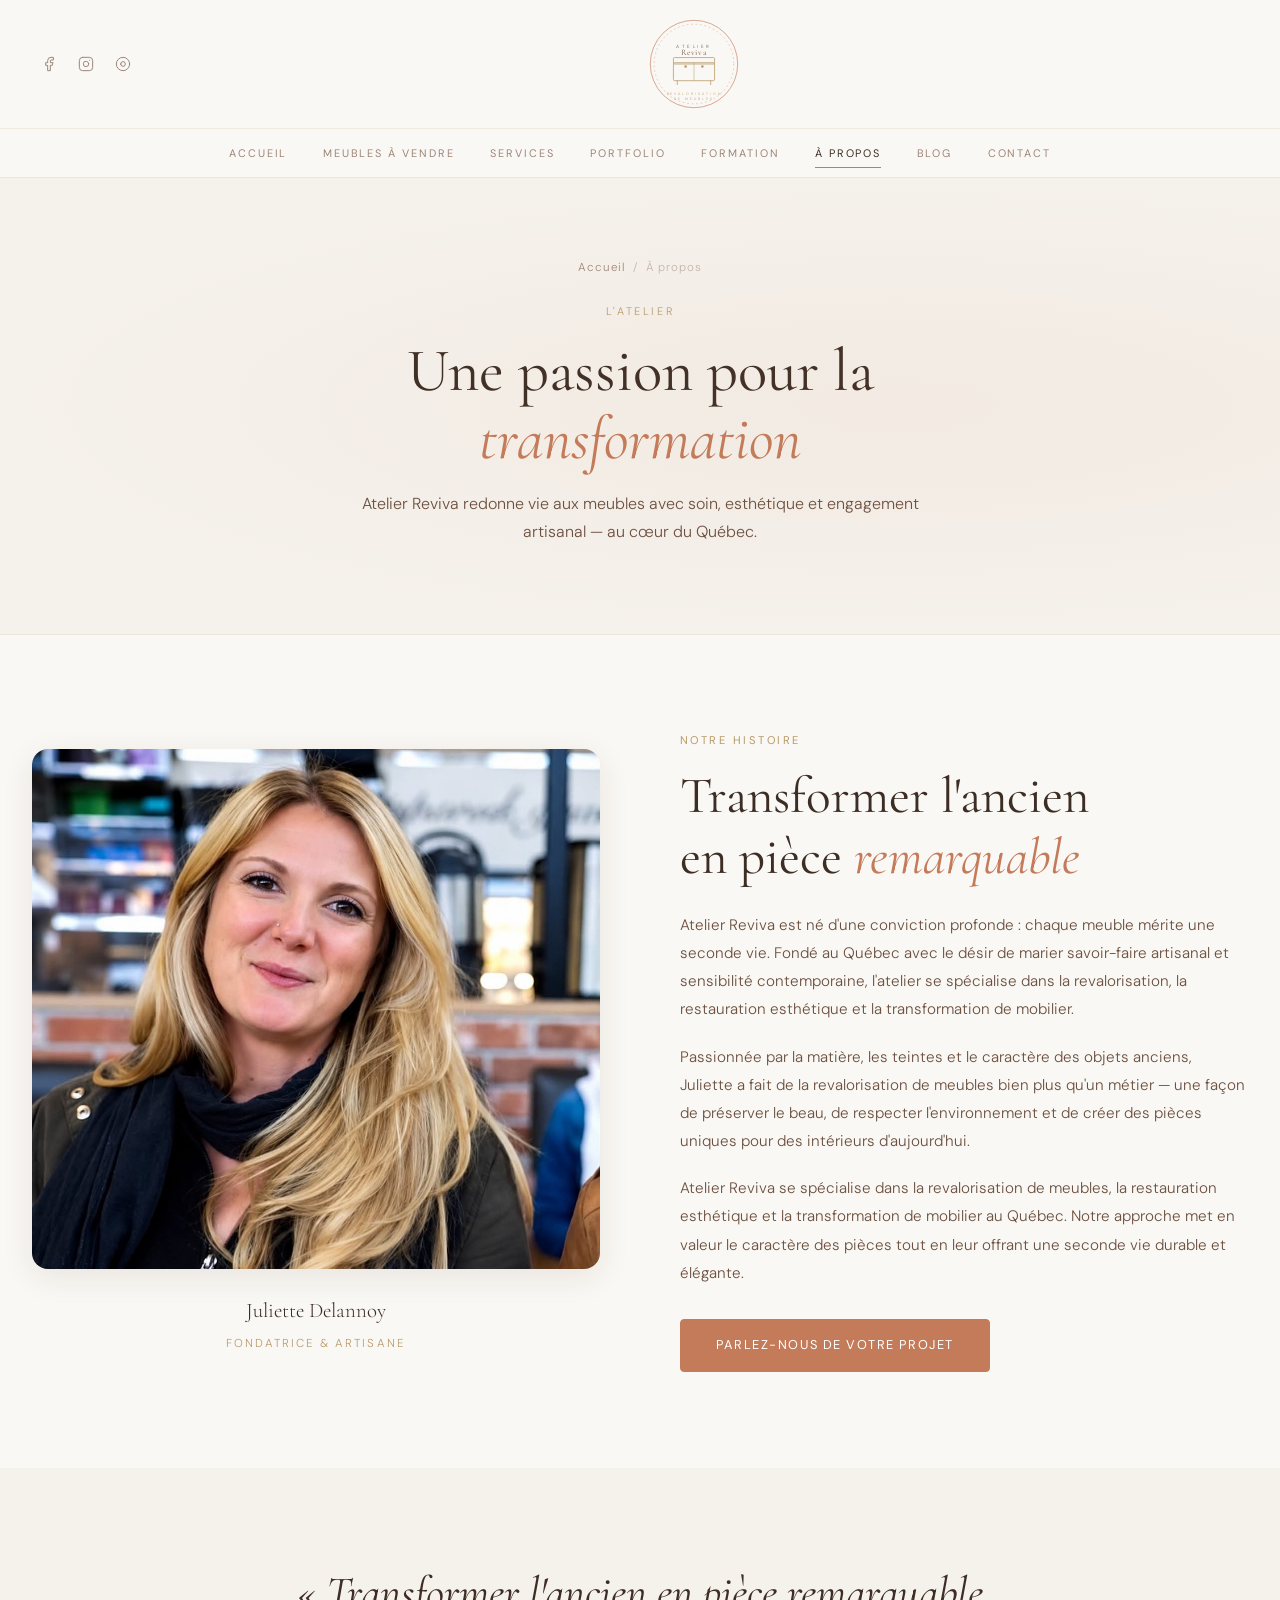
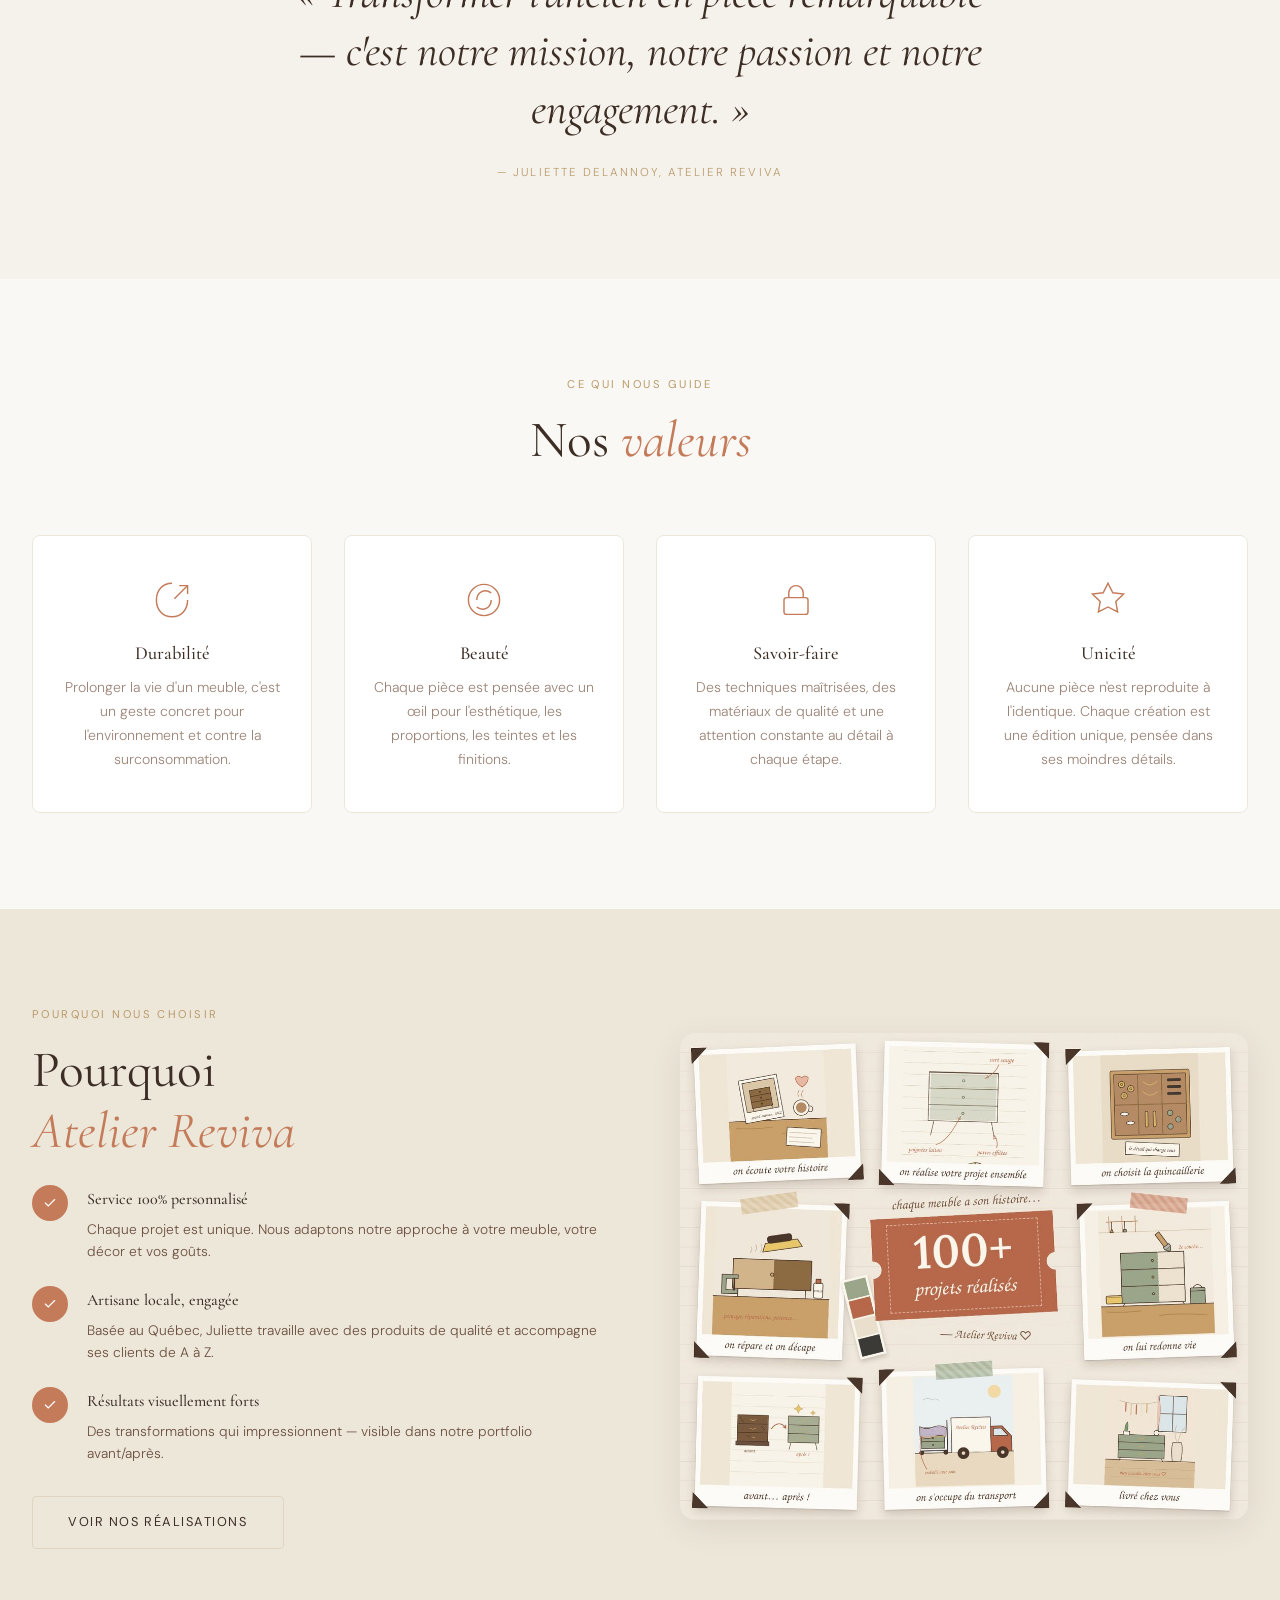
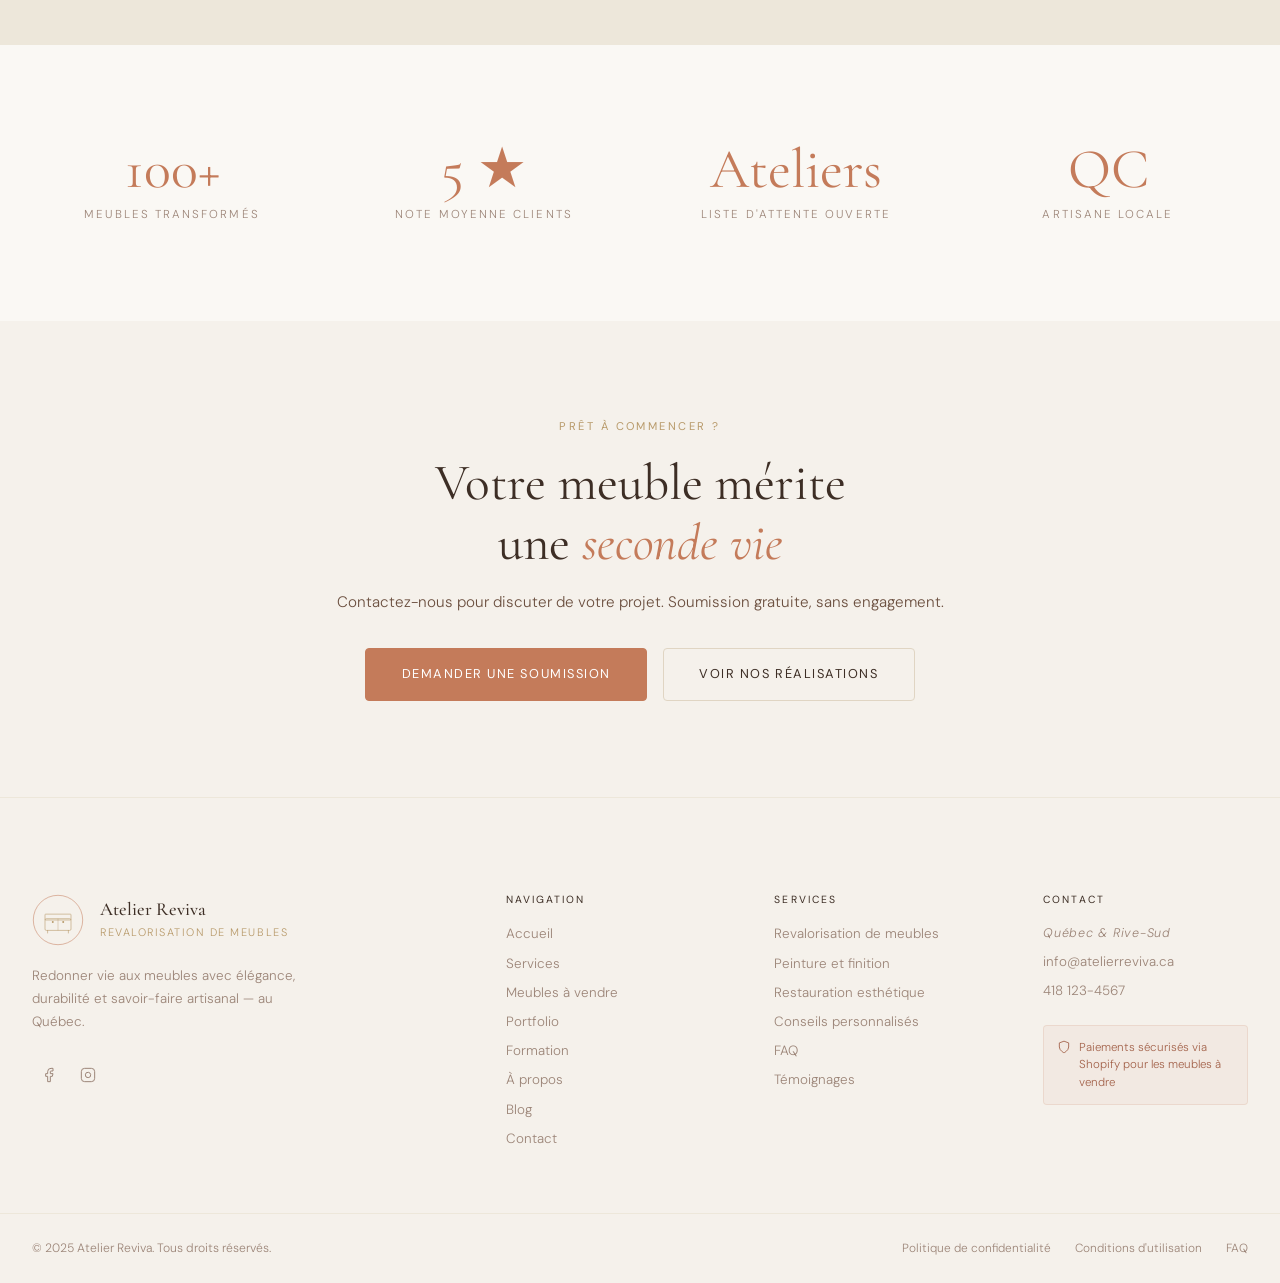
==== commit 9fd7bfc5: "Formations : messages sans date (« Prochaines dates bientôt annoncées »), retrait du calendrier 2025" ====
--- a/code_sandbox_Atelier Raviva/apropos.html
+++ b/code_sandbox_Atelier Raviva/apropos.html
@@ -203,8 +203,8 @@
             <p style="font-size:0.72rem; letter-spacing:0.18em; text-transform:uppercase; color:var(--text-muted); margin-top:0.5rem;">Note moyenne clients</p>
           </div>
           <div>
-            <p style="font-family:var(--font-serif); font-size:3.5rem; font-weight:400; color:var(--terracotta); line-height:1;">Complet</p>
-            <p style="font-size:0.72rem; letter-spacing:0.18em; text-transform:uppercase; color:var(--text-muted); margin-top:0.5rem;">Jusqu'en juin 2026</p>
+            <p style="font-family:var(--font-serif); font-size:3.5rem; font-weight:400; color:var(--terracotta); line-height:1;">Ateliers</p>
+            <p style="font-size:0.72rem; letter-spacing:0.18em; text-transform:uppercase; color:var(--text-muted); margin-top:0.5rem;">Liste d'attente ouverte</p>
           </div>
           <div>
             <p style="font-family:var(--font-serif); font-size:3.5rem; font-weight:400; color:var(--terracotta); line-height:1;">QC</p>
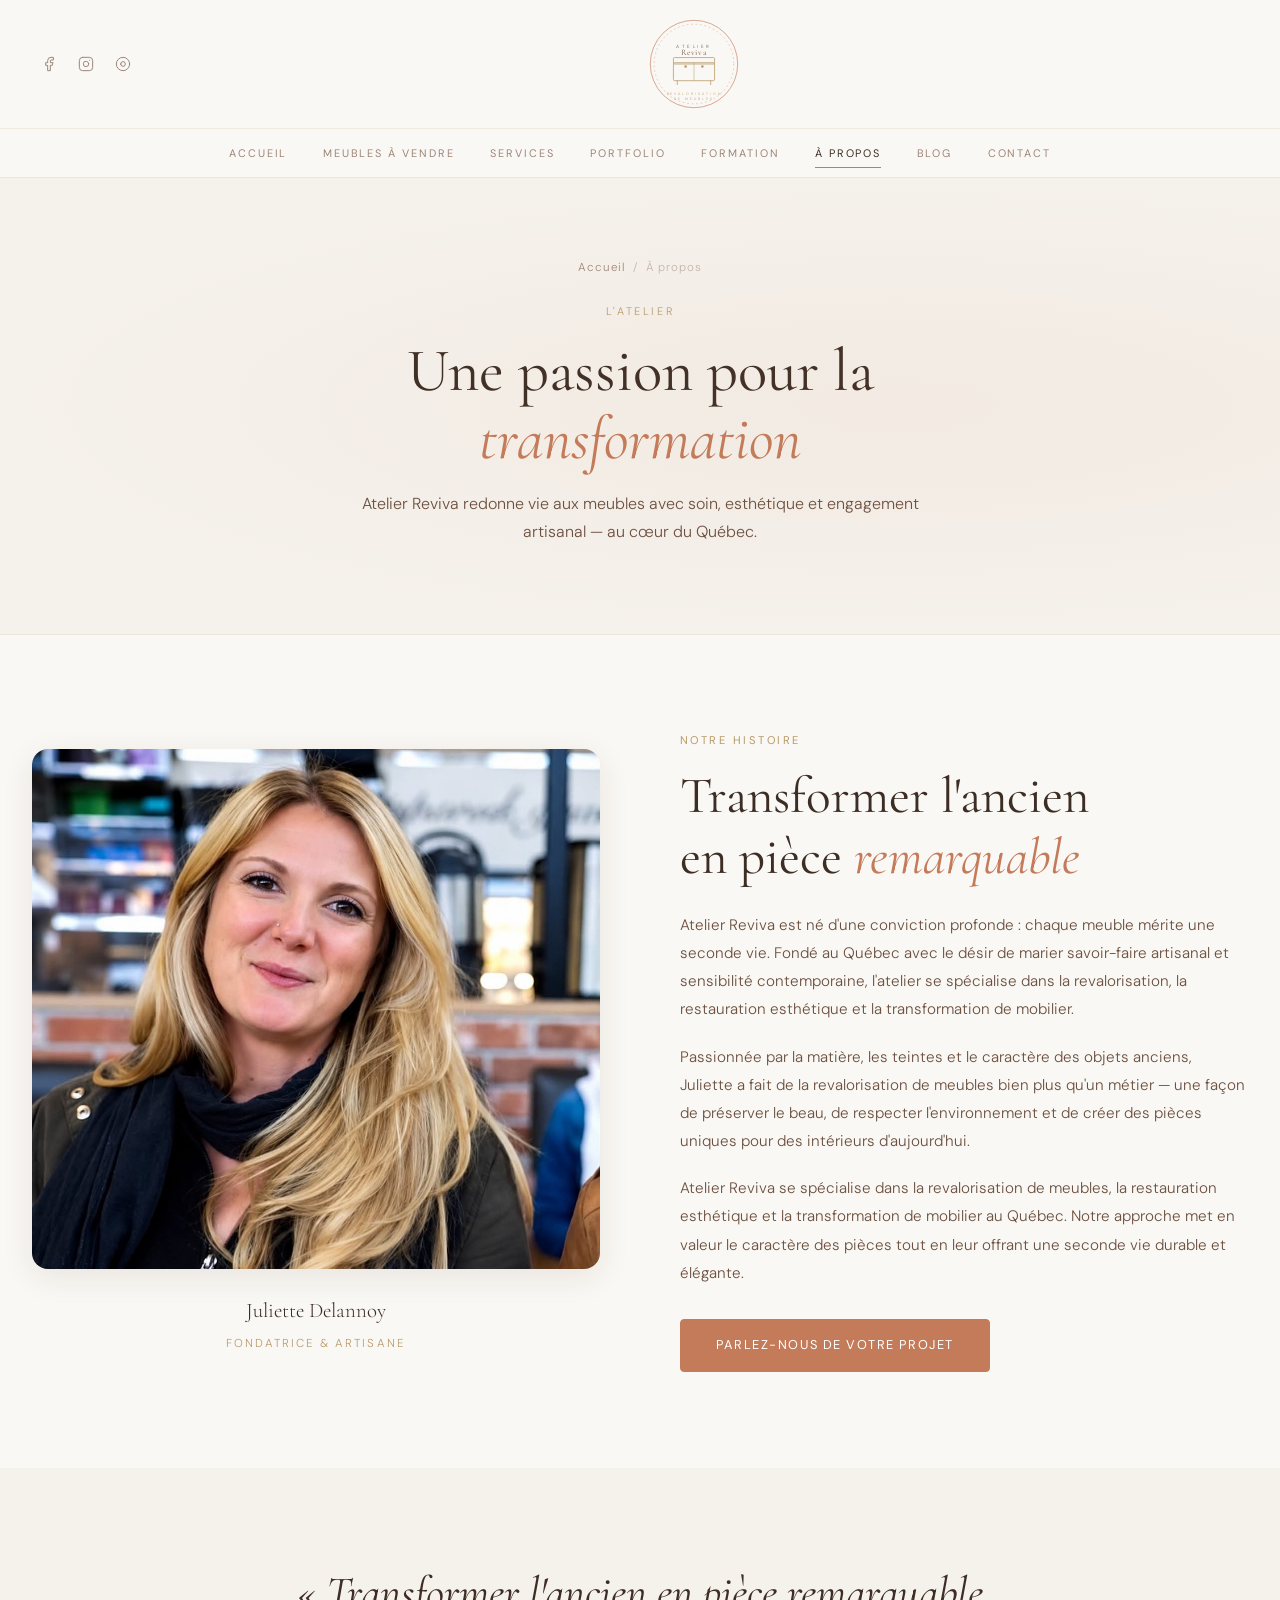
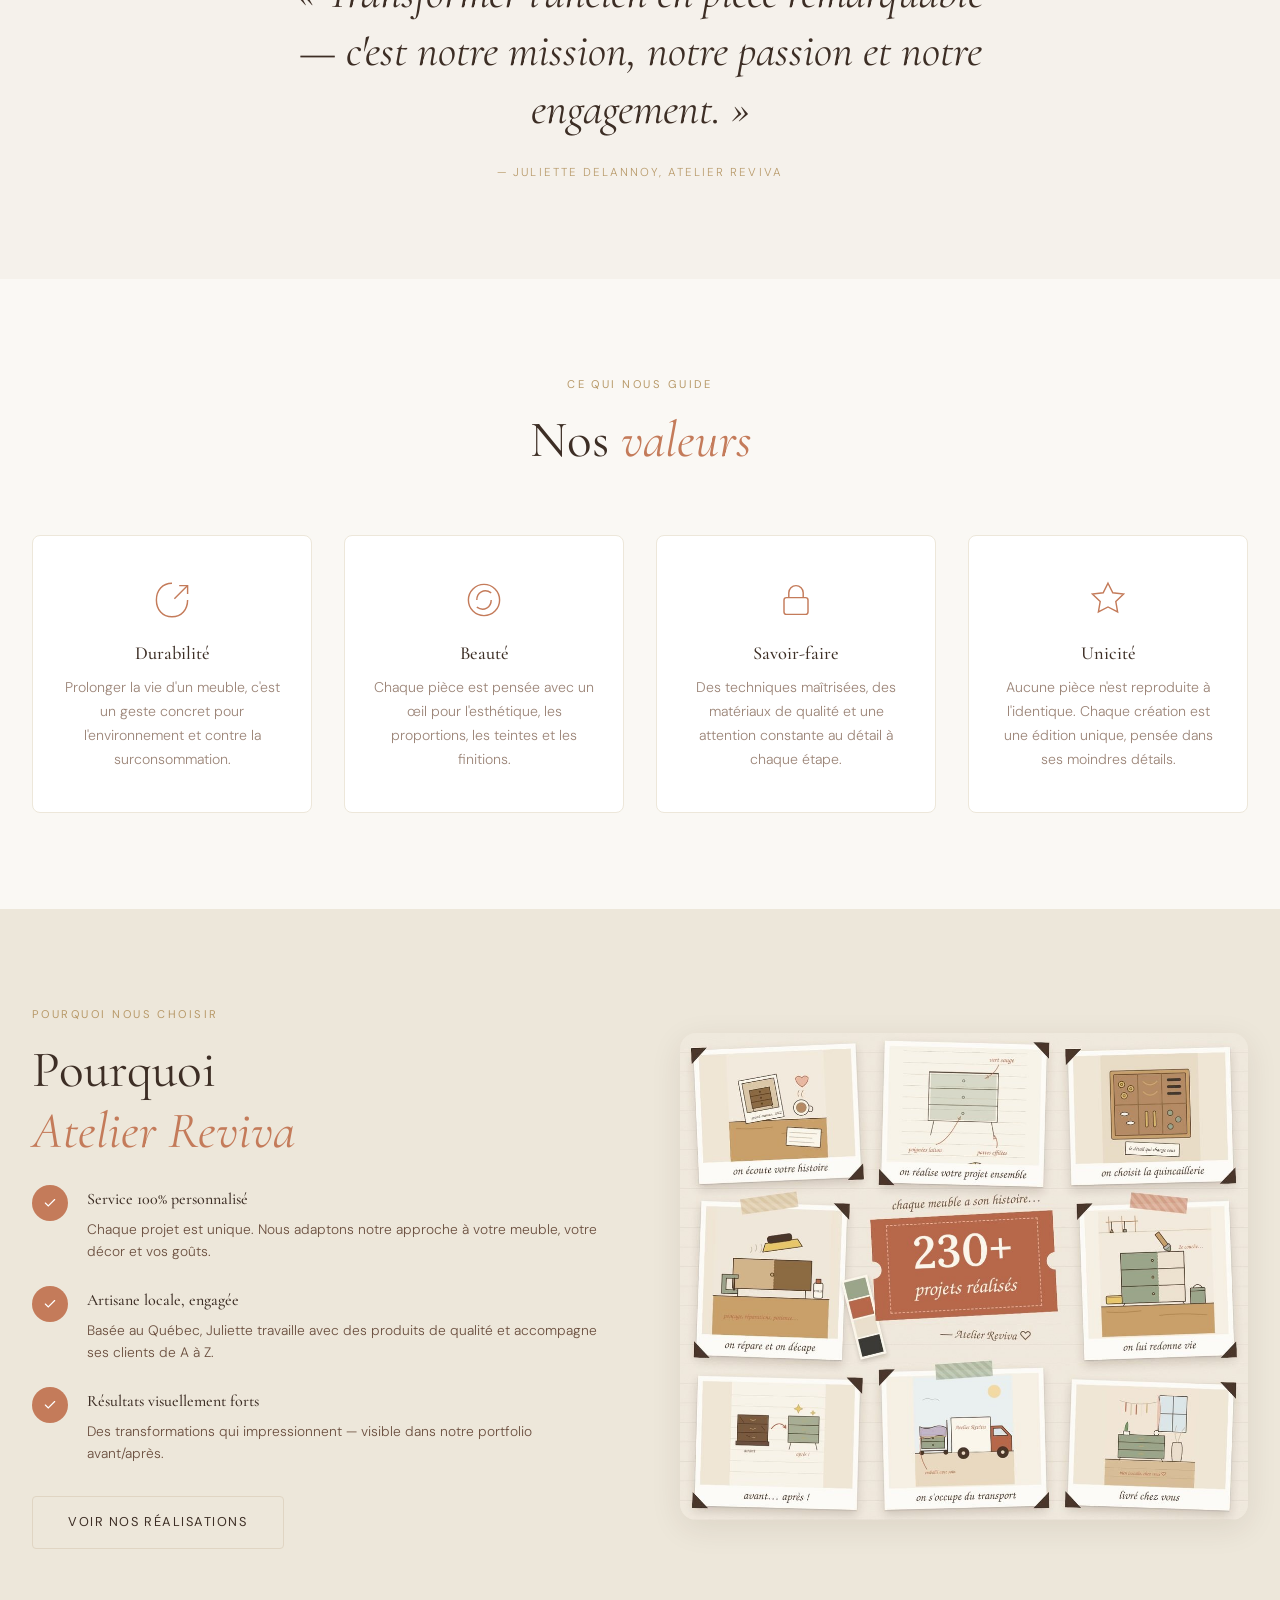
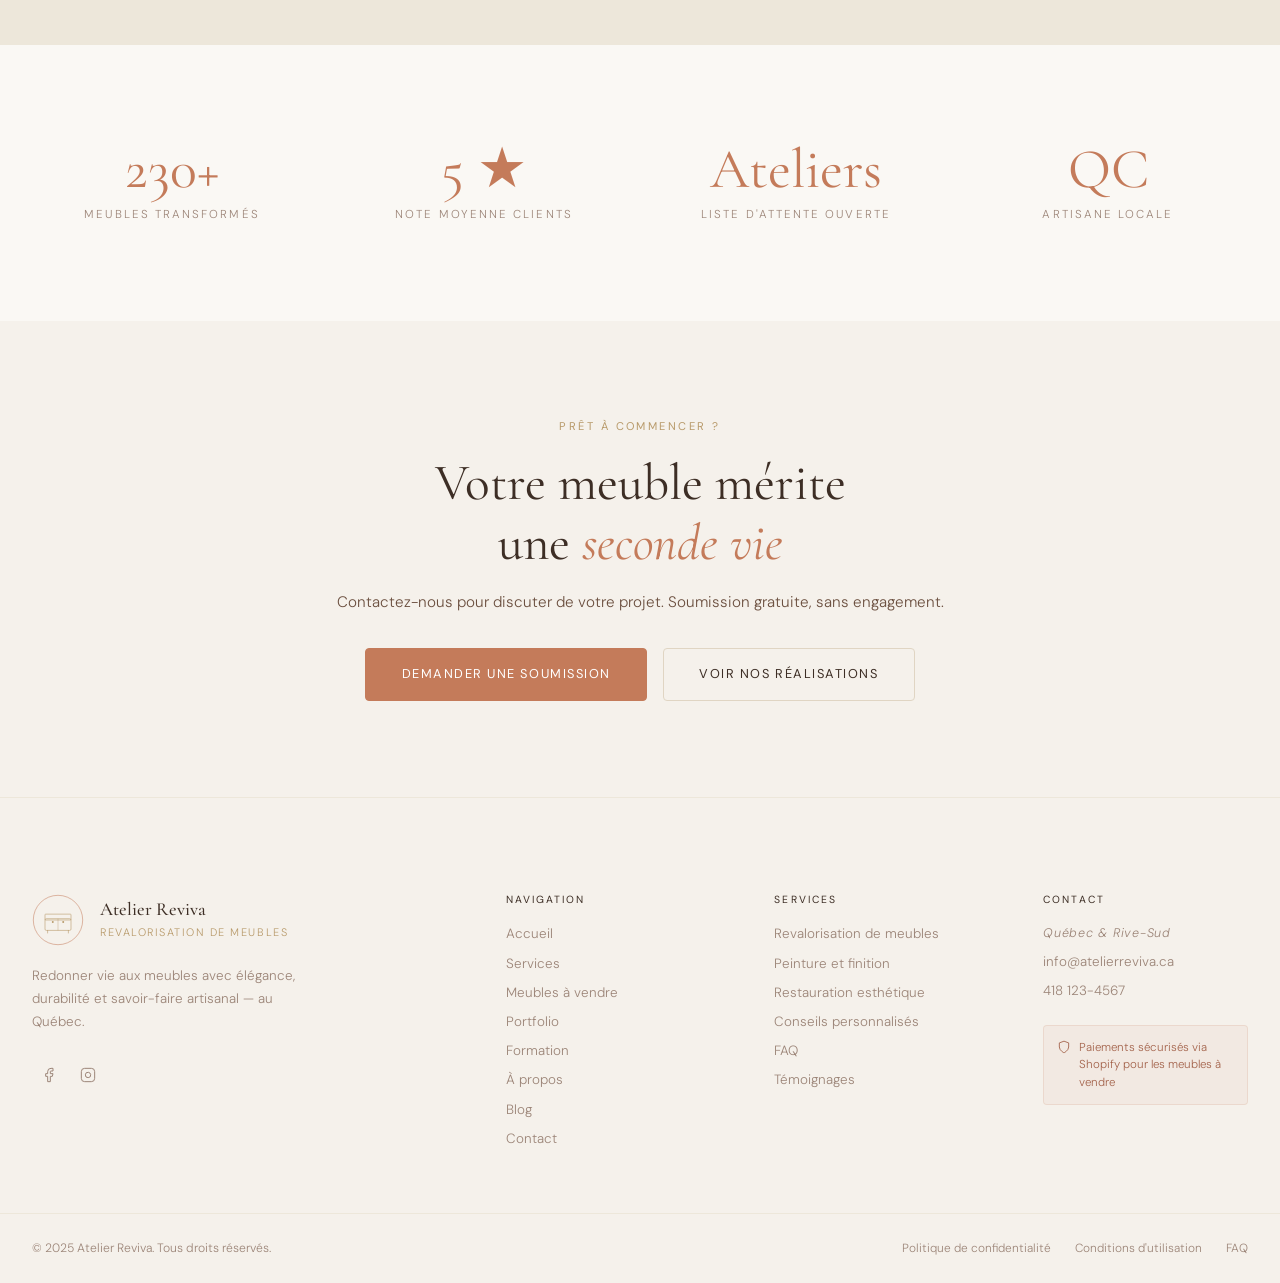
==== commit 934a5d50: "À propos : 230+ projets réalisés (chiffre et album) Co-Authored-By: Claude Opus 5.5 <noreply@anthrop" ====
--- a/code_sandbox_Atelier Raviva/apropos.html
+++ b/code_sandbox_Atelier Raviva/apropos.html
@@ -184,7 +184,7 @@
             <a href="portfolio.html" class="btn btn-outline">Voir nos réalisations</a>
           </div>
           <div style="border-radius:var(--radius-lg); overflow:hidden; box-shadow:var(--shadow-md);">
-            <img src="assets/images/atelier-reviva-album.jpg" alt="Album illustré de l'atelier : plus de 100 projets réalisés et les étapes d'un projet, de l'écoute de votre histoire jusqu'à la livraison chez vous" width="1120" height="960" loading="lazy" style="width:100%; height:auto; display:block;" />
+            <img src="assets/images/atelier-reviva-album.jpg" alt="Album illustré de l'atelier : plus de 230 projets réalisés et les étapes d'un projet, de l'écoute de votre histoire jusqu'à la livraison chez vous" width="1120" height="960" loading="lazy" style="width:100%; height:auto; display:block;" />
           </div>
         </div>
       </div>
@@ -195,7 +195,7 @@
       <div class="container">
         <div style="display:grid; grid-template-columns:repeat(4,1fr); gap:var(--space-md);">
           <div>
-            <p style="font-family:var(--font-serif); font-size:3.5rem; font-weight:400; color:var(--terracotta); line-height:1;">100+</p>
+            <p style="font-family:var(--font-serif); font-size:3.5rem; font-weight:400; color:var(--terracotta); line-height:1;">230+</p>
             <p style="font-size:0.72rem; letter-spacing:0.18em; text-transform:uppercase; color:var(--text-muted); margin-top:0.5rem;">Meubles transformés</p>
           </div>
           <div>
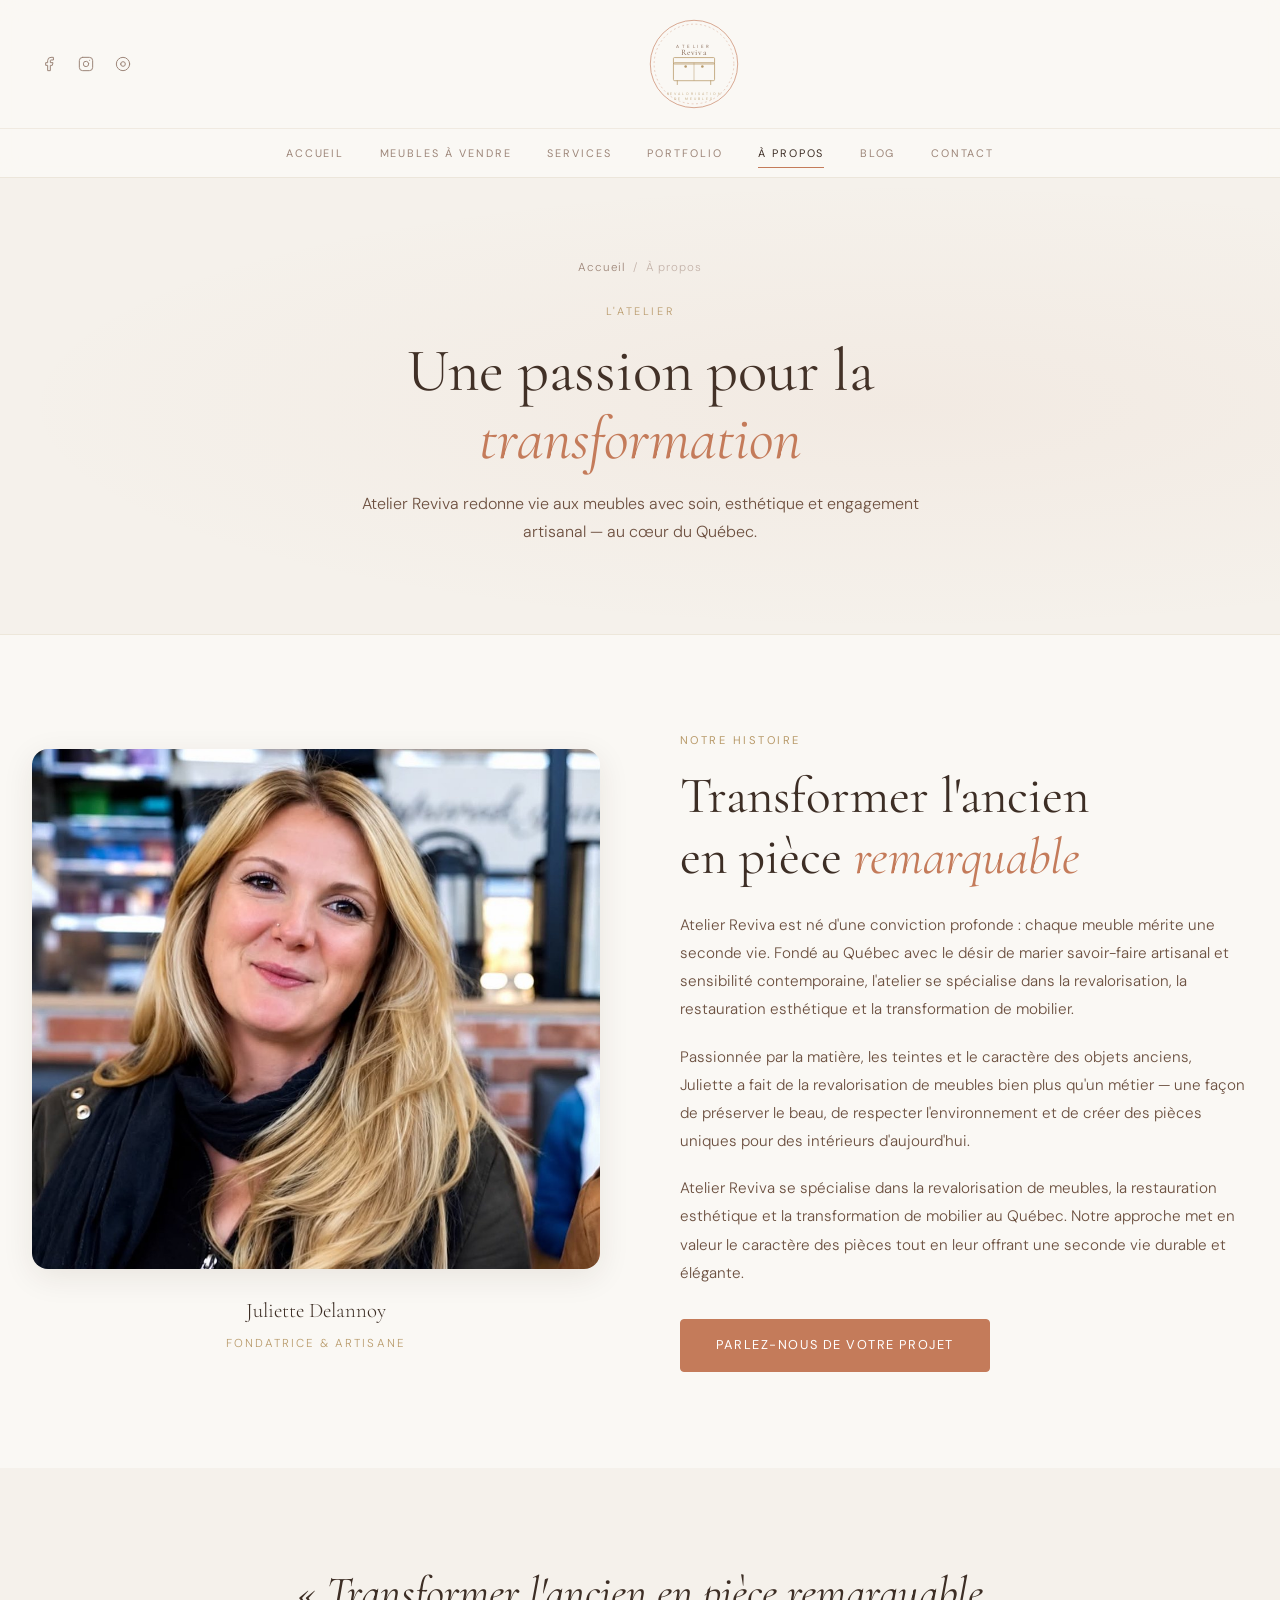
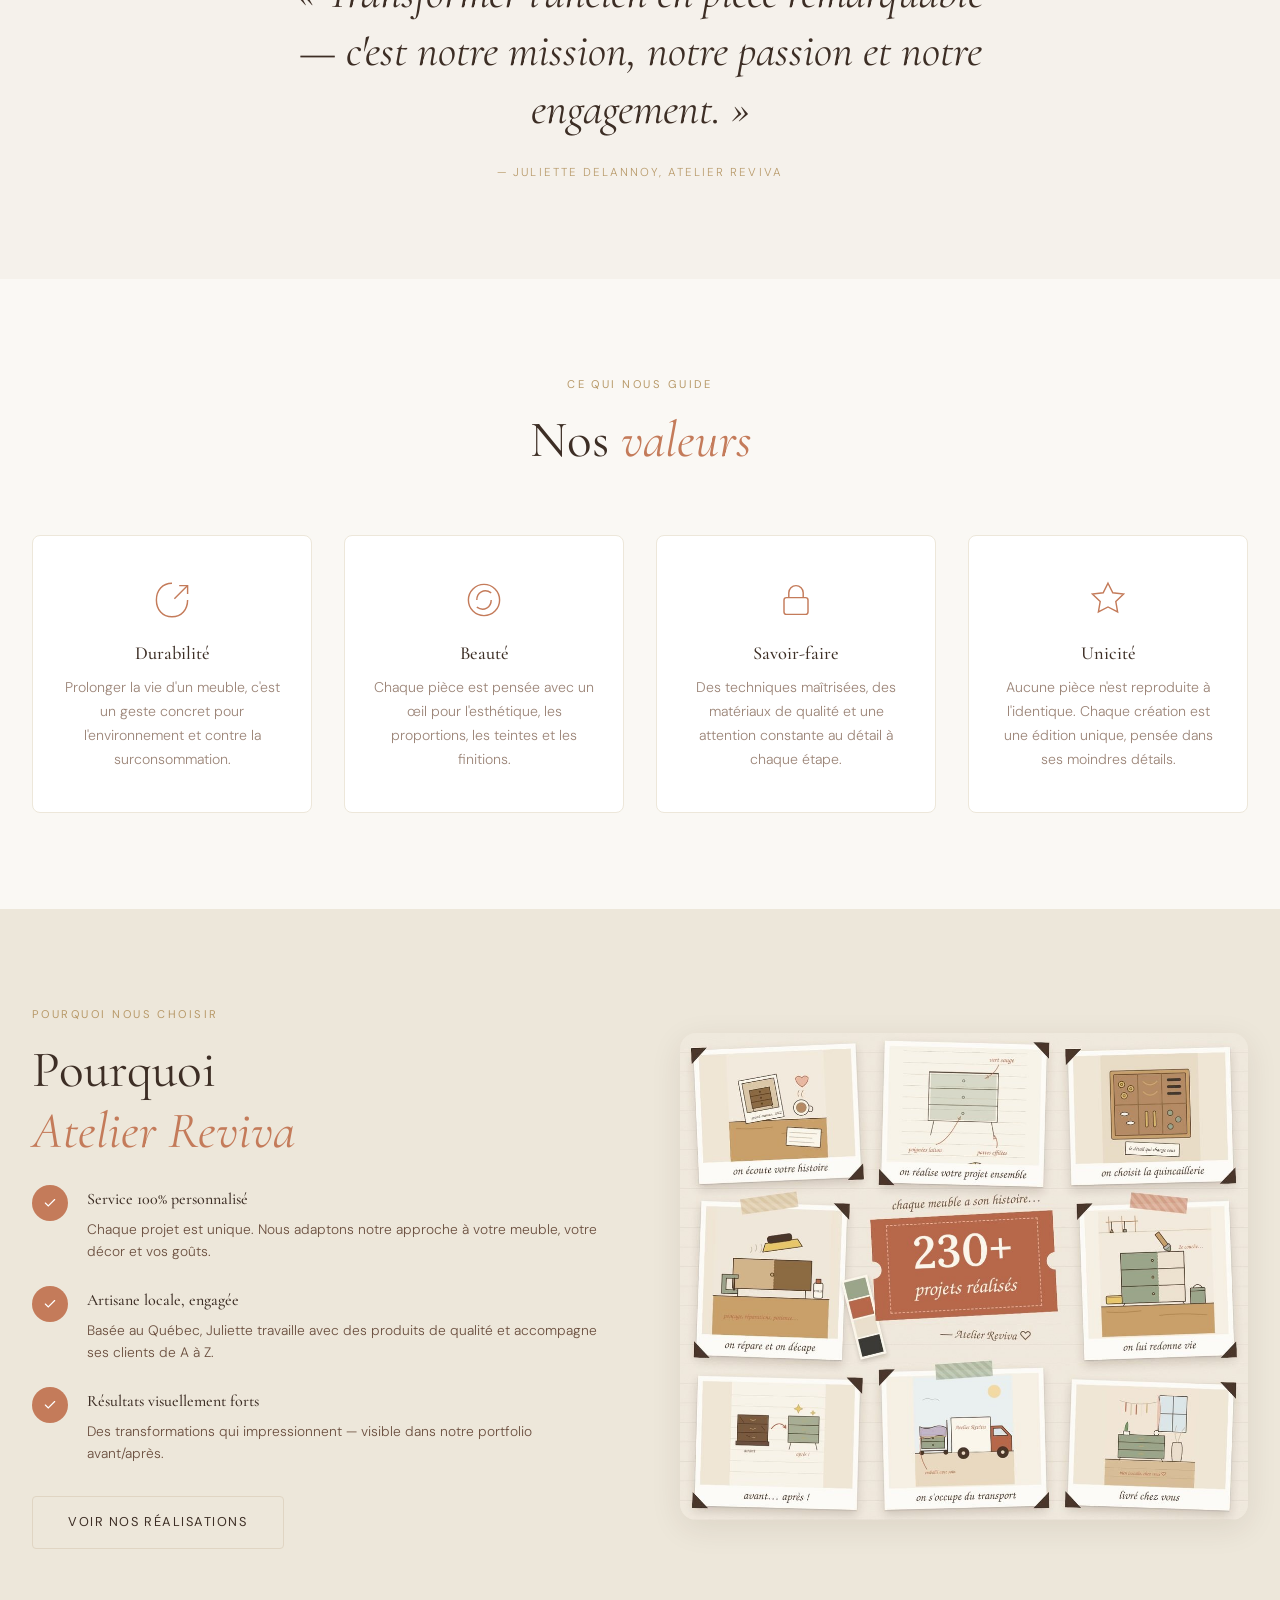
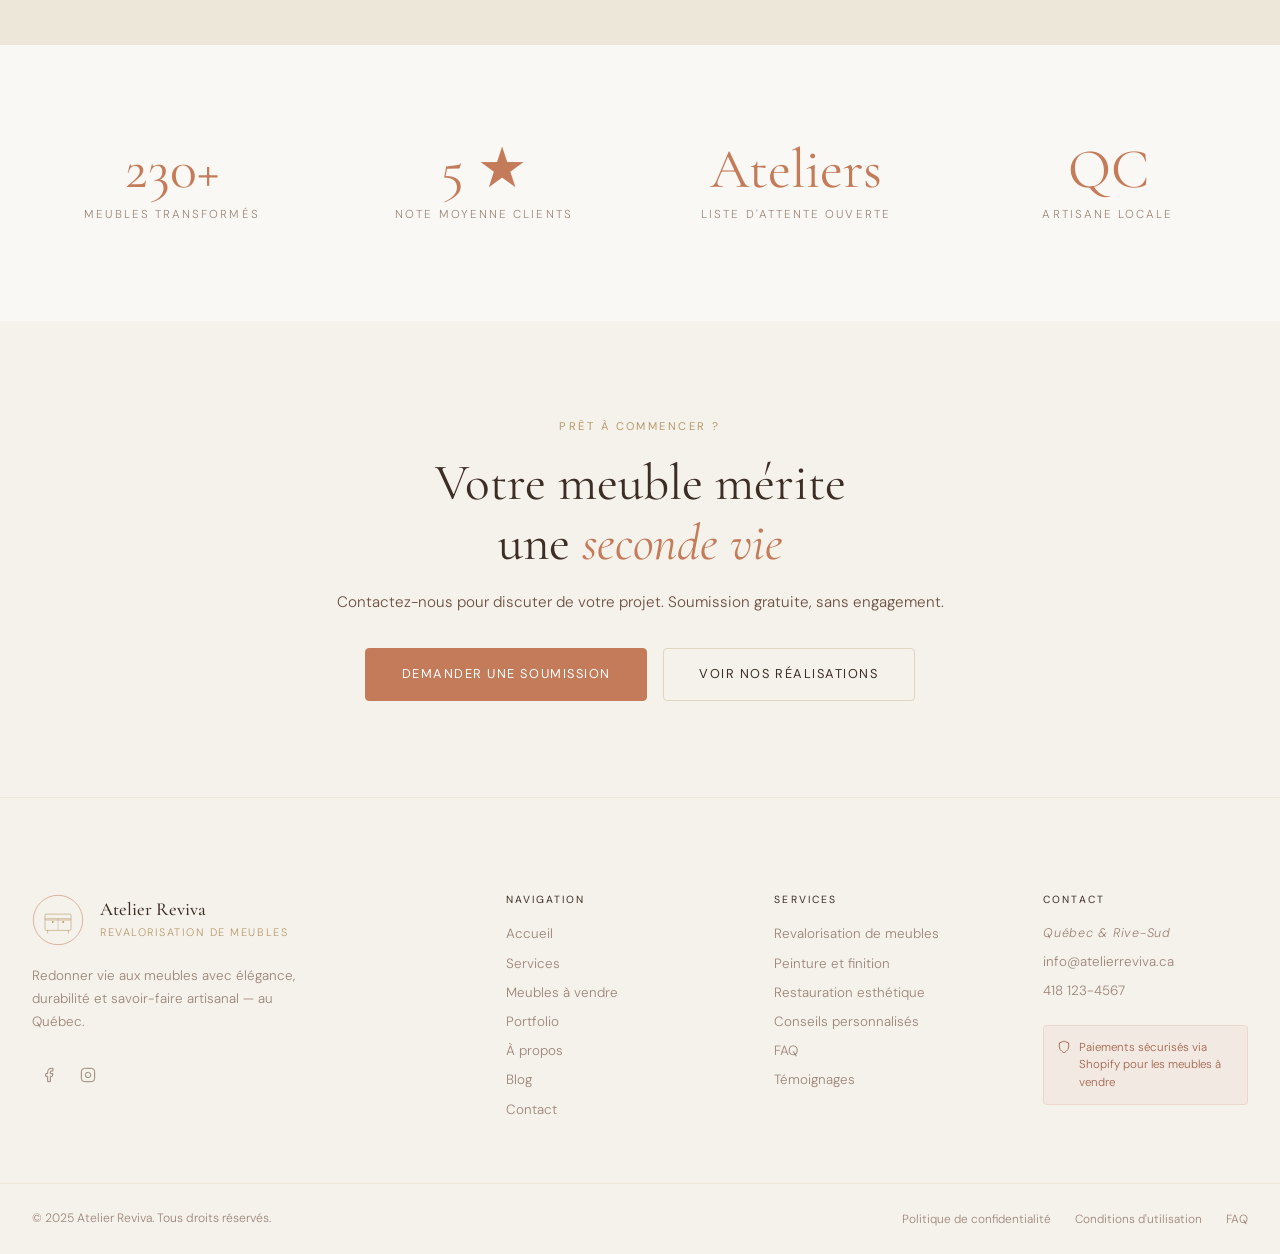
==== commit 35826de5: "Cacher la page Formation : retirée du menu et des pieds de page, section FAQ masquée, noindex Co-Aut" ====
--- a/code_sandbox_Atelier Raviva/apropos.html
+++ b/code_sandbox_Atelier Raviva/apropos.html
@@ -44,7 +44,6 @@
         <li><a href="meubles.html" class="nav-link">Meubles à vendre</a></li>
         <li><a href="services.html" class="nav-link">Services</a></li>
         <li><a href="portfolio.html" class="nav-link">Portfolio</a></li>
-        <li><a href="formation.html" class="nav-link">Formation</a></li>
         <li><a href="apropos.html" class="nav-link active">À propos</a></li>
         <li><a href="blog.html" class="nav-link">Blog</a></li>
         <li><a href="contact.html" class="nav-link">Contact</a></li>
@@ -243,7 +242,7 @@
           <a href="#" aria-label="Instagram" class="social-link"><svg width="16" height="16" viewBox="0 0 24 24" fill="none" stroke="currentColor" stroke-width="1.5"><rect x="2" y="2" width="20" height="20" rx="5" ry="5"/><path d="M16 11.37A4 4 0 1 1 12.63 8 4 4 0 0 1 16 11.37z"/><line x1="17.5" y1="6.5" x2="17.51" y2="6.5"/></svg></a>
         </div>
       </div>
-      <div class="footer-links-col"><h4 class="footer-heading">Navigation</h4><ul class="footer-links"><li><a href="index.html">Accueil</a></li><li><a href="services.html">Services</a></li><li><a href="meubles.html">Meubles à vendre</a></li><li><a href="portfolio.html">Portfolio</a></li><li><a href="formation.html">Formation</a></li><li><a href="apropos.html">À propos</a></li><li><a href="blog.html">Blog</a></li><li><a href="contact.html">Contact</a></li></ul></div>
+      <div class="footer-links-col"><h4 class="footer-heading">Navigation</h4><ul class="footer-links"><li><a href="index.html">Accueil</a></li><li><a href="services.html">Services</a></li><li><a href="meubles.html">Meubles à vendre</a></li><li><a href="portfolio.html">Portfolio</a></li><li><a href="apropos.html">À propos</a></li><li><a href="blog.html">Blog</a></li><li><a href="contact.html">Contact</a></li></ul></div>
       <div class="footer-links-col"><h4 class="footer-heading">Services</h4><ul class="footer-links"><li><a href="services.html">Revalorisation de meubles</a></li><li><a href="services.html">Peinture et finition</a></li><li><a href="services.html">Restauration esthétique</a></li><li><a href="services.html">Conseils personnalisés</a></li><li><a href="faq.html">FAQ</a></li><li><a href="temoignages.html">Témoignages</a></li></ul></div>
       <div class="footer-links-col"><h4 class="footer-heading">Contact</h4><ul class="footer-links footer-contact"><li>Québec &amp; Rive-Sud</li><li><a href="mailto:info@atelierreviva.ca">info@atelierreviva.ca</a></li><li><a href="tel:+14181234567">418 123-4567</a></li></ul><div class="footer-shopify"><svg width="14" height="14" viewBox="0 0 24 24" fill="none" stroke="currentColor" stroke-width="1.5" aria-hidden="true"><path d="M12 22s8-4 8-10V5l-8-3-8 3v7c0 6 8 10 8 10z"/></svg><span>Paiements sécurisés via Shopify pour les meubles à vendre</span></div></div>
     </div>
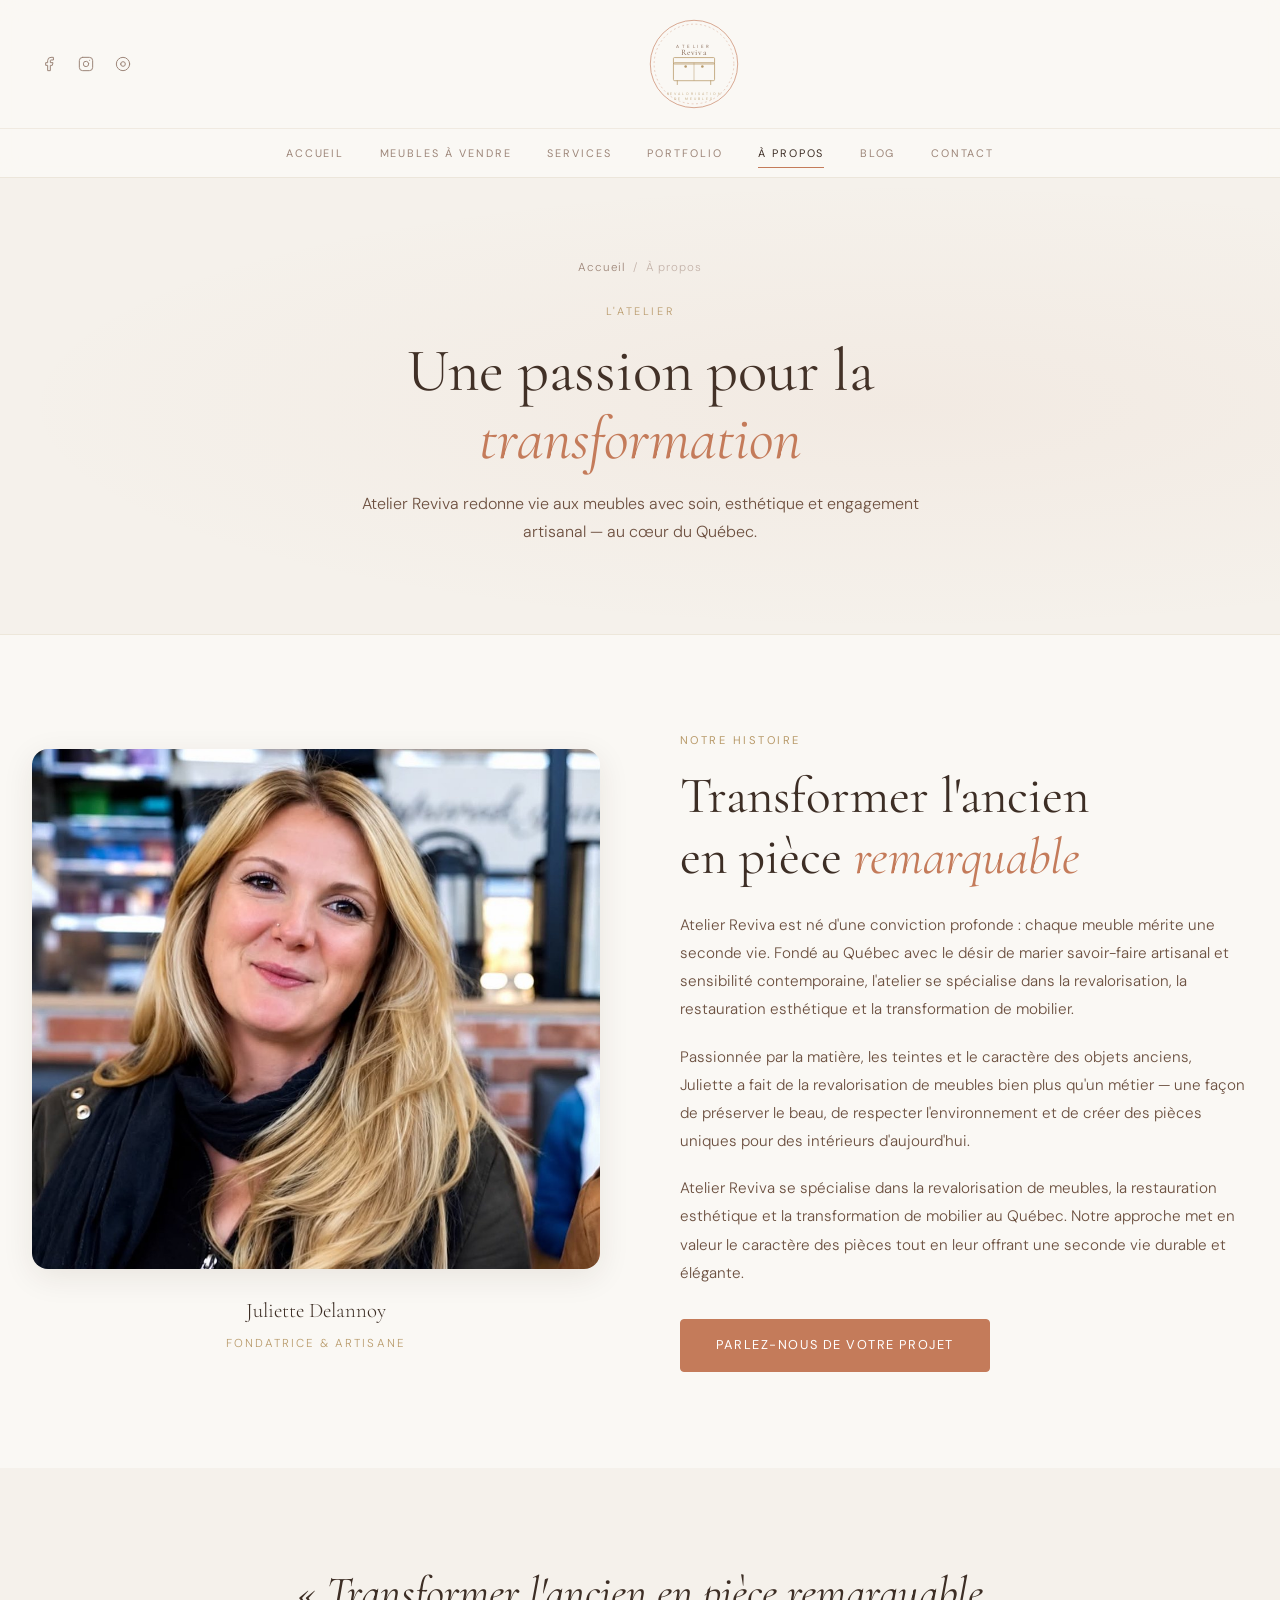
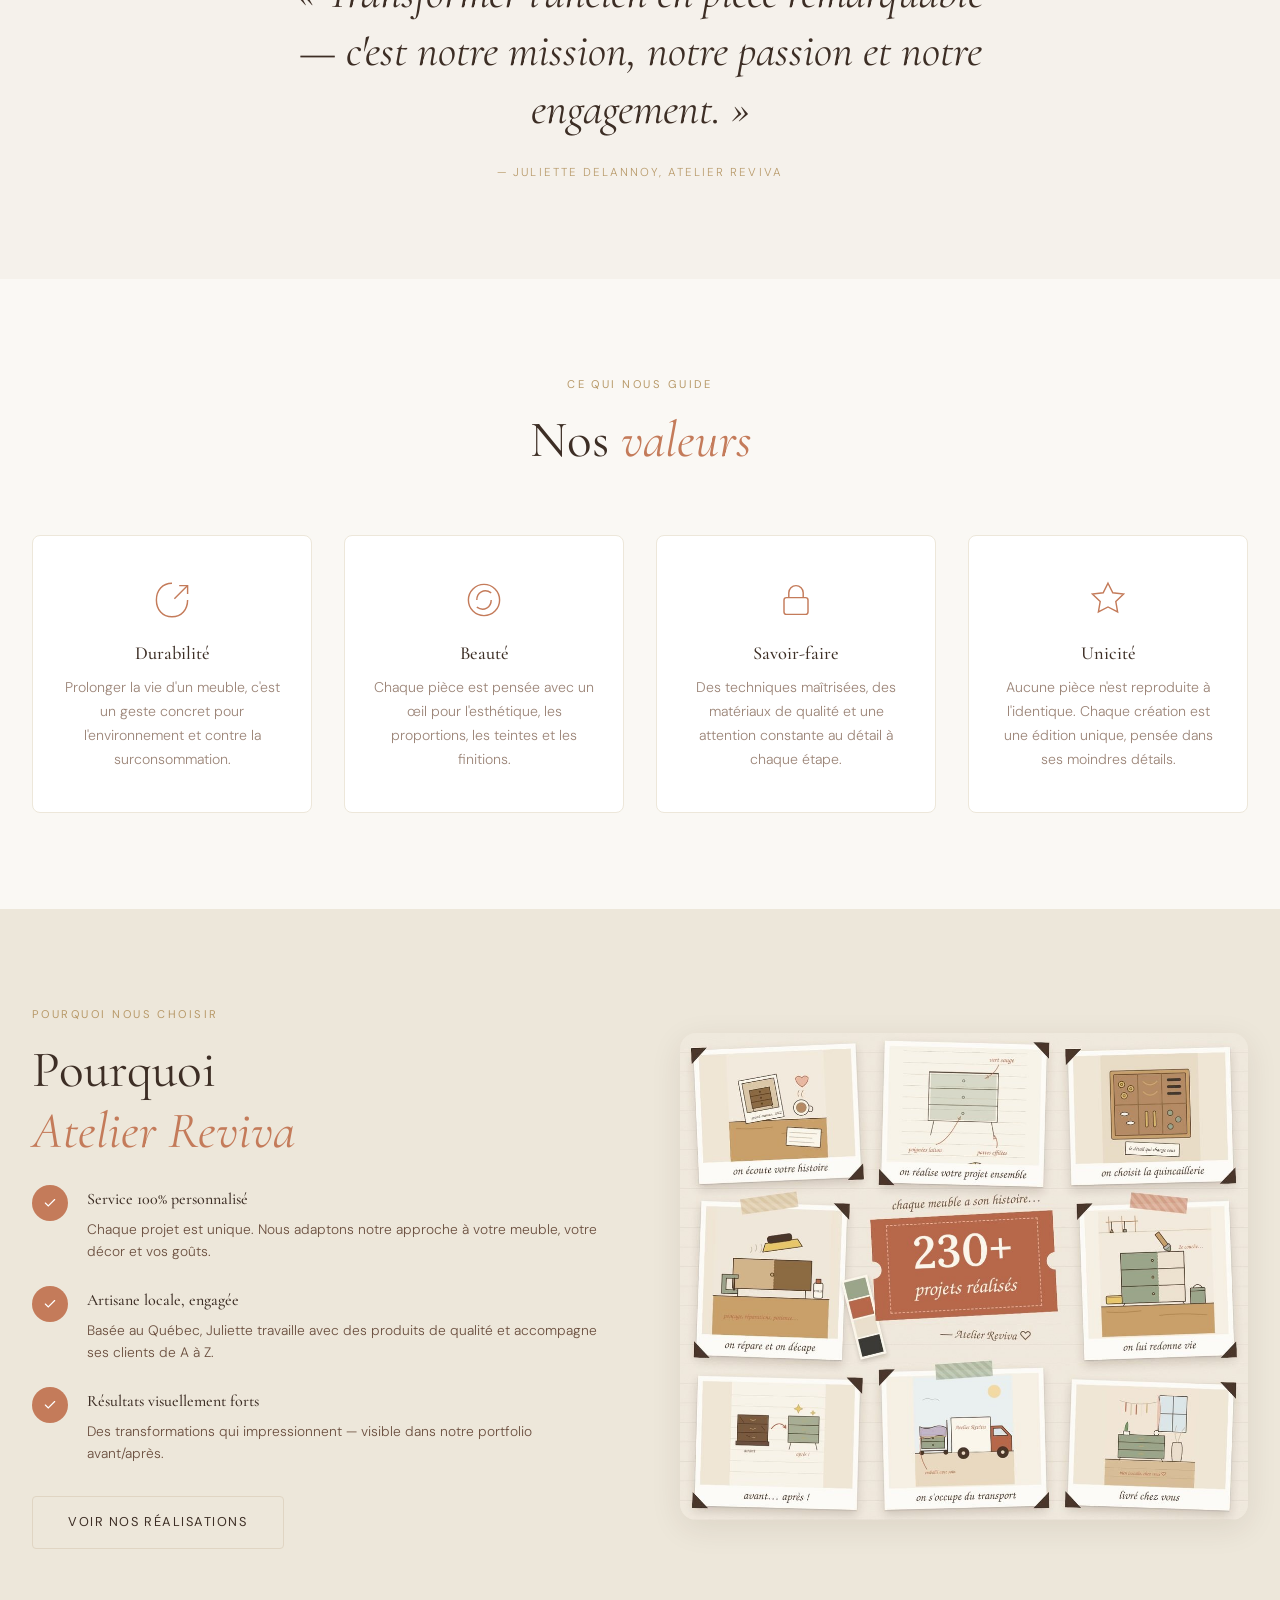
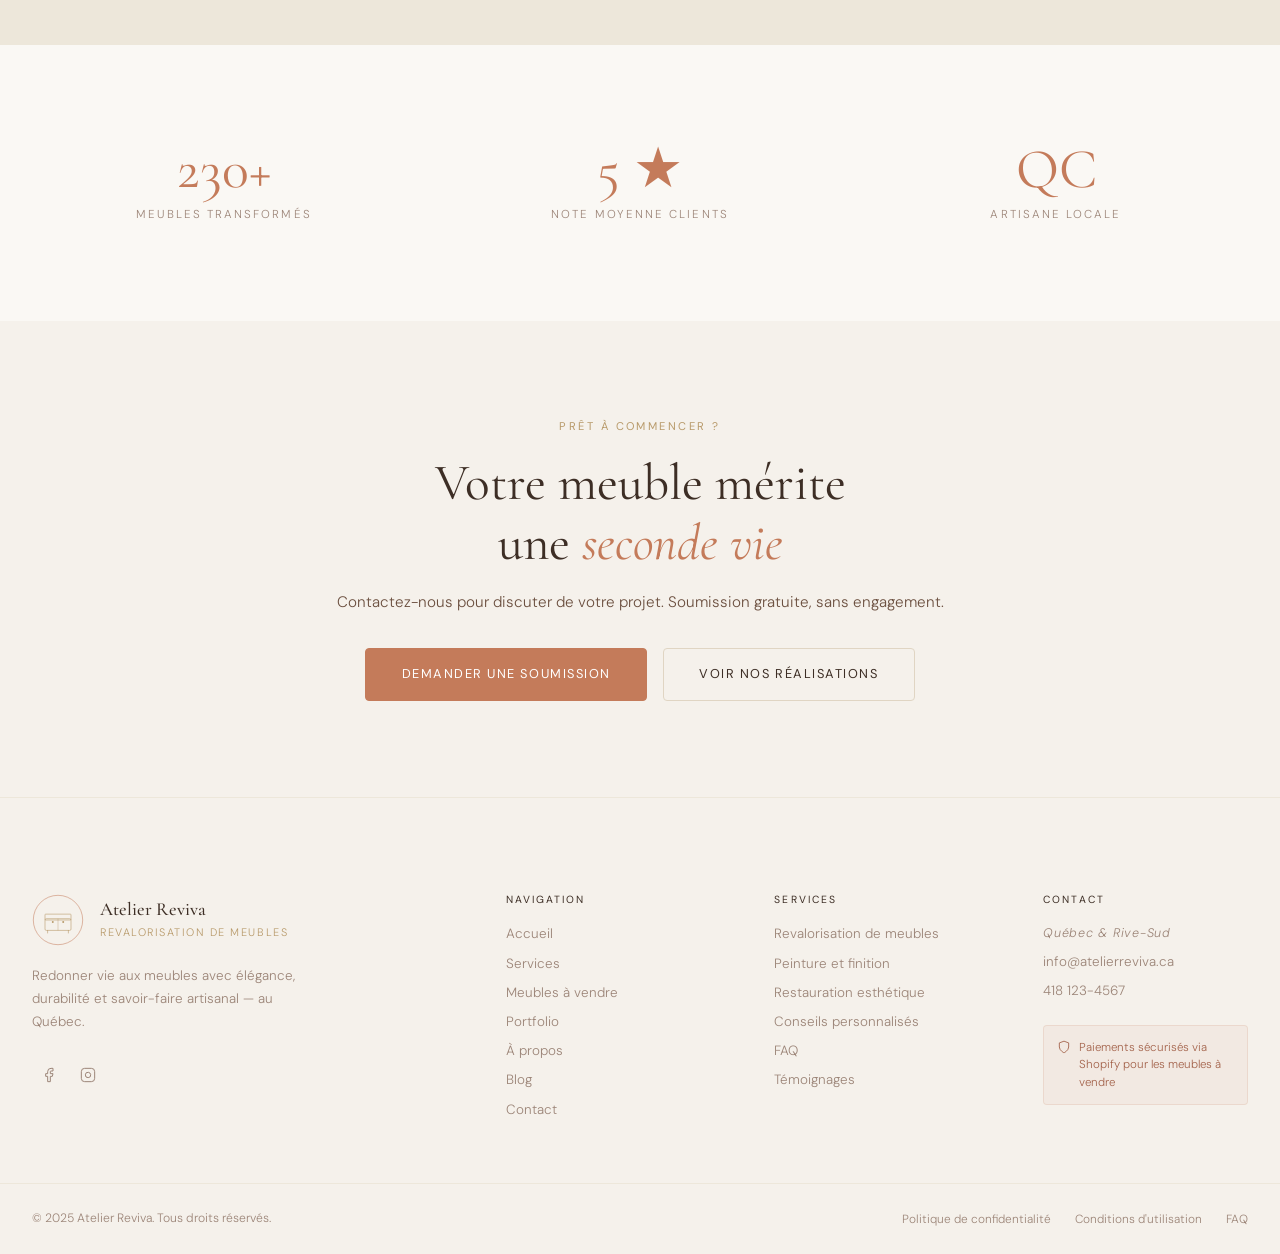
==== commit 4e658fd5: "Retrait des faux témoignages et de toute mention de Formation (À propos, Contact, Blog, Témoignages," ====
--- a/code_sandbox_Atelier Raviva/apropos.html
+++ b/code_sandbox_Atelier Raviva/apropos.html
@@ -192,7 +192,7 @@
     <!-- STATS -->
     <section class="section-pad" style="background: var(--ivory); text-align:center;">
       <div class="container">
-        <div style="display:grid; grid-template-columns:repeat(4,1fr); gap:var(--space-md);">
+        <div style="display:grid; grid-template-columns:repeat(3,1fr); gap:var(--space-md);">
           <div>
             <p style="font-family:var(--font-serif); font-size:3.5rem; font-weight:400; color:var(--terracotta); line-height:1;">230+</p>
             <p style="font-size:0.72rem; letter-spacing:0.18em; text-transform:uppercase; color:var(--text-muted); margin-top:0.5rem;">Meubles transformés</p>
@@ -200,10 +200,6 @@
           <div>
             <p style="font-family:var(--font-serif); font-size:3.5rem; font-weight:400; color:var(--terracotta); line-height:1;">5 ★</p>
             <p style="font-size:0.72rem; letter-spacing:0.18em; text-transform:uppercase; color:var(--text-muted); margin-top:0.5rem;">Note moyenne clients</p>
-          </div>
-          <div>
-            <p style="font-family:var(--font-serif); font-size:3.5rem; font-weight:400; color:var(--terracotta); line-height:1;">Ateliers</p>
-            <p style="font-size:0.72rem; letter-spacing:0.18em; text-transform:uppercase; color:var(--text-muted); margin-top:0.5rem;">Liste d'attente ouverte</p>
           </div>
           <div>
             <p style="font-family:var(--font-serif); font-size:3.5rem; font-weight:400; color:var(--terracotta); line-height:1;">QC</p>
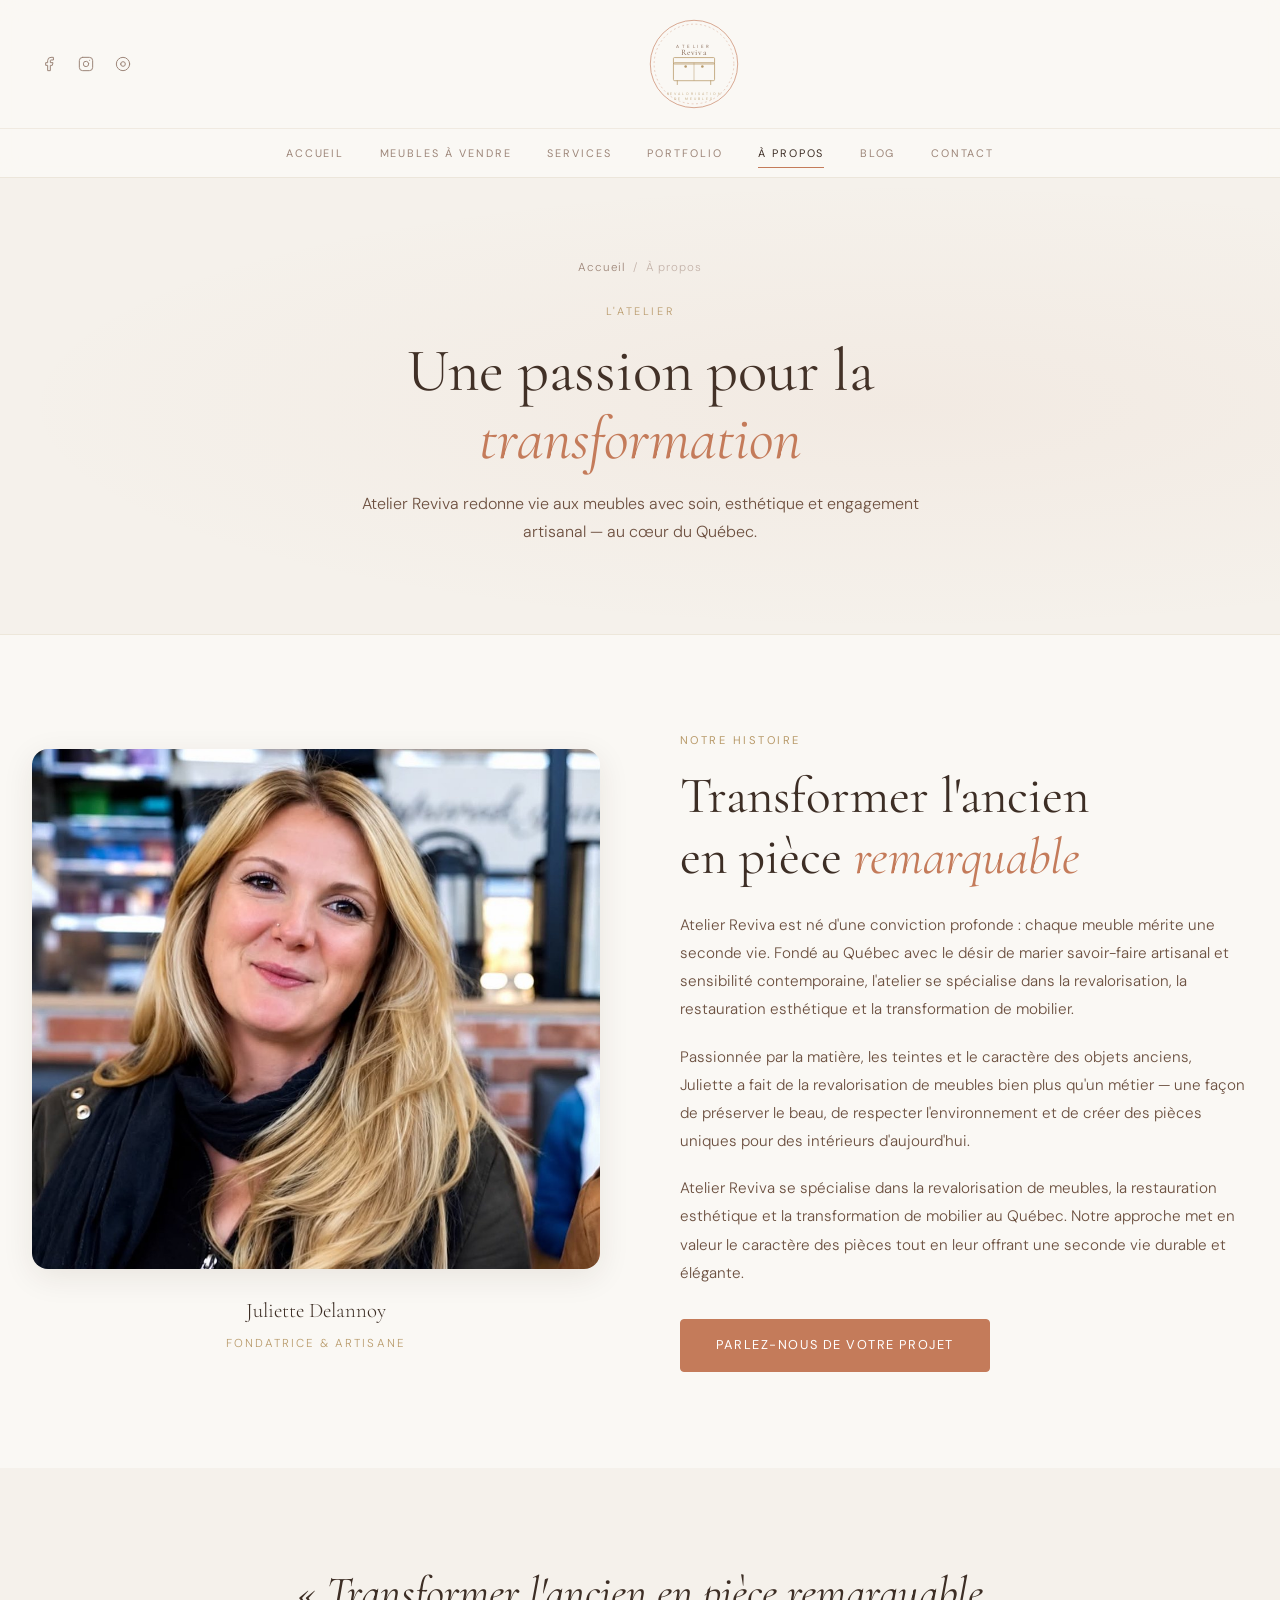
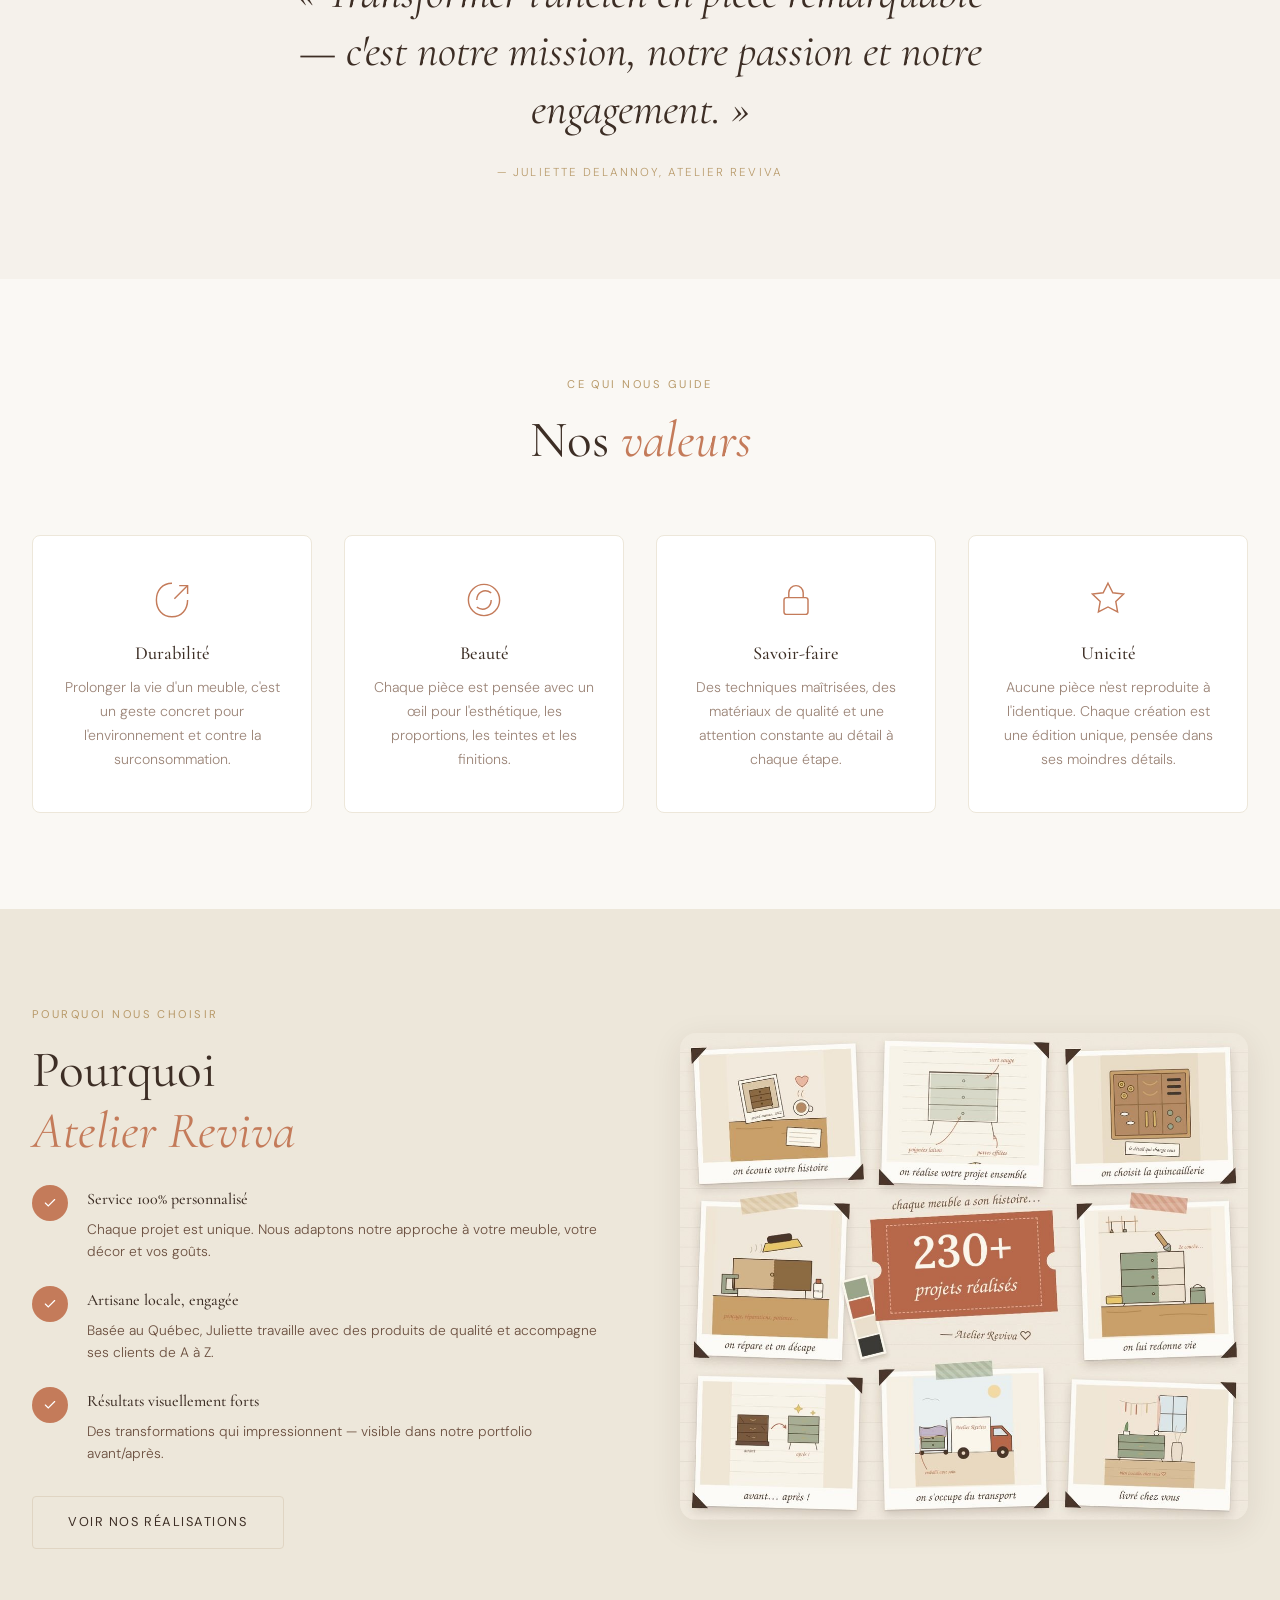
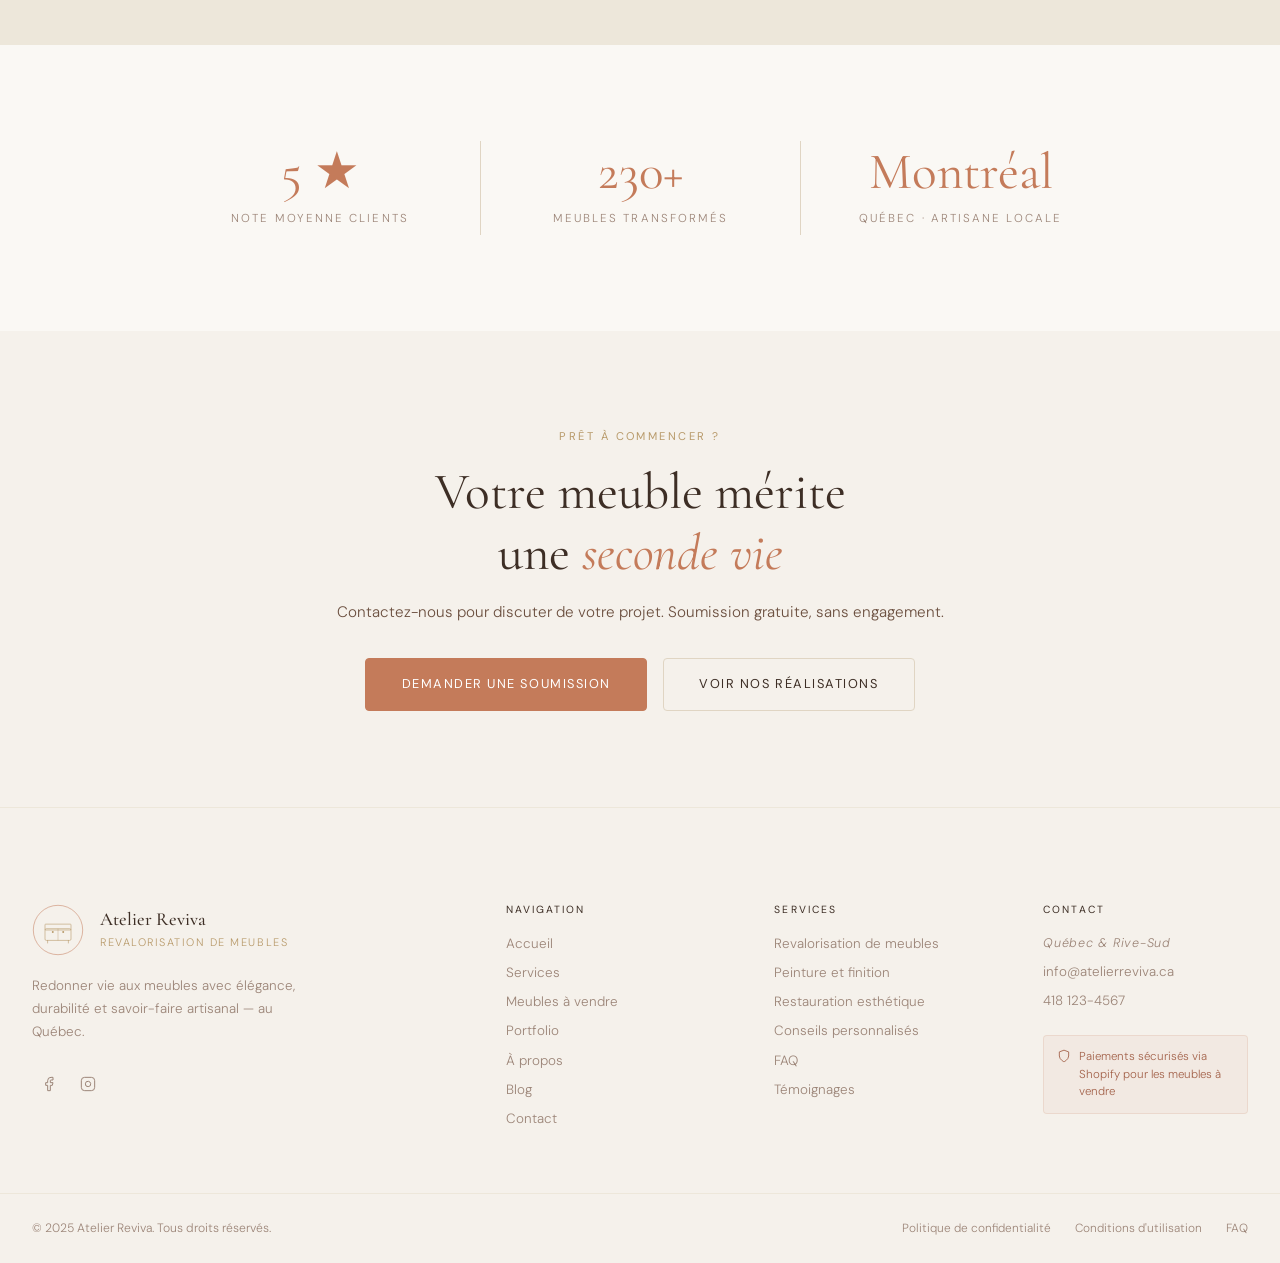
==== commit 1441f7f8: "Chiffres : 5 ★, 230+, Montréal (Québec), rangée centrée et alignée sur À propos et Témoignages Co-Au" ====
--- a/code_sandbox_Atelier Raviva/apropos.html
+++ b/code_sandbox_Atelier Raviva/apropos.html
@@ -10,7 +10,7 @@
   <link rel="preconnect" href="https://fonts.gstatic.com" crossorigin />
   <link href="https://fonts.googleapis.com/css2?family=Cormorant+Garamond:ital,wght@0,300;0,400;0,500;0,600;1,300;1,400;1,500&family=DM+Sans:wght@300;400;500&display=swap" rel="stylesheet" />
   <link rel="stylesheet" href="css/style.css" />
-  <link rel="stylesheet" href="css/pages.css" />
+  <link rel="stylesheet" href="css/pages.css?v=stats-20261124" />
 </head>
 <body>
 
@@ -192,19 +192,10 @@
     <!-- STATS -->
     <section class="section-pad" style="background: var(--ivory); text-align:center;">
       <div class="container">
-        <div style="display:grid; grid-template-columns:repeat(3,1fr); gap:var(--space-md);">
-          <div>
-            <p style="font-family:var(--font-serif); font-size:3.5rem; font-weight:400; color:var(--terracotta); line-height:1;">230+</p>
-            <p style="font-size:0.72rem; letter-spacing:0.18em; text-transform:uppercase; color:var(--text-muted); margin-top:0.5rem;">Meubles transformés</p>
-          </div>
-          <div>
-            <p style="font-family:var(--font-serif); font-size:3.5rem; font-weight:400; color:var(--terracotta); line-height:1;">5 ★</p>
-            <p style="font-size:0.72rem; letter-spacing:0.18em; text-transform:uppercase; color:var(--text-muted); margin-top:0.5rem;">Note moyenne clients</p>
-          </div>
-          <div>
-            <p style="font-family:var(--font-serif); font-size:3.5rem; font-weight:400; color:var(--terracotta); line-height:1;">QC</p>
-            <p style="font-size:0.72rem; letter-spacing:0.18em; text-transform:uppercase; color:var(--text-muted); margin-top:0.5rem;">Artisane locale</p>
-          </div>
+        <div class="stat-row">
+          <div><p class="stat-n">5 ★</p><p class="stat-l">Note moyenne clients</p></div>
+          <div><p class="stat-n">230+</p><p class="stat-l">Meubles transformés</p></div>
+          <div><p class="stat-n">Montréal</p><p class="stat-l">Québec · Artisane locale</p></div>
         </div>
       </div>
     </section>
--- a/code_sandbox_Atelier Raviva/css/pages.css
+++ b/code_sandbox_Atelier Raviva/css/pages.css
@@ -1614,3 +1614,17 @@
   .contact-actions .btn { width: 100%; }
 }
 
+
+/* ───────────────────────────────────────────────
+   RANGÉE DE CHIFFRES (À propos, Témoignages)
+─────────────────────────────────────────────── */
+.stat-row{display:grid;grid-template-columns:repeat(3,minmax(0,1fr));max-width:960px;margin:0 auto;text-align:center;align-items:start}
+.stat-row>div{padding:0.4rem 1.5rem}
+.stat-row>div+div{border-left:1px solid var(--sand)}
+.stat-row .stat-n{font-family:var(--font-serif);font-size:3.2rem;font-weight:400;color:var(--terracotta);line-height:1;white-space:nowrap}
+.stat-row .stat-l{font-size:0.72rem;letter-spacing:0.18em;text-transform:uppercase;color:var(--text-muted);margin-top:0.7rem;line-height:1.6}
+@media (max-width:640px){
+  .stat-row{grid-template-columns:1fr;gap:1.8rem}
+  .stat-row>div+div{border-left:0;border-top:1px solid var(--sand-light);padding-top:1.8rem}
+  .stat-row .stat-n{font-size:2.8rem}
+}
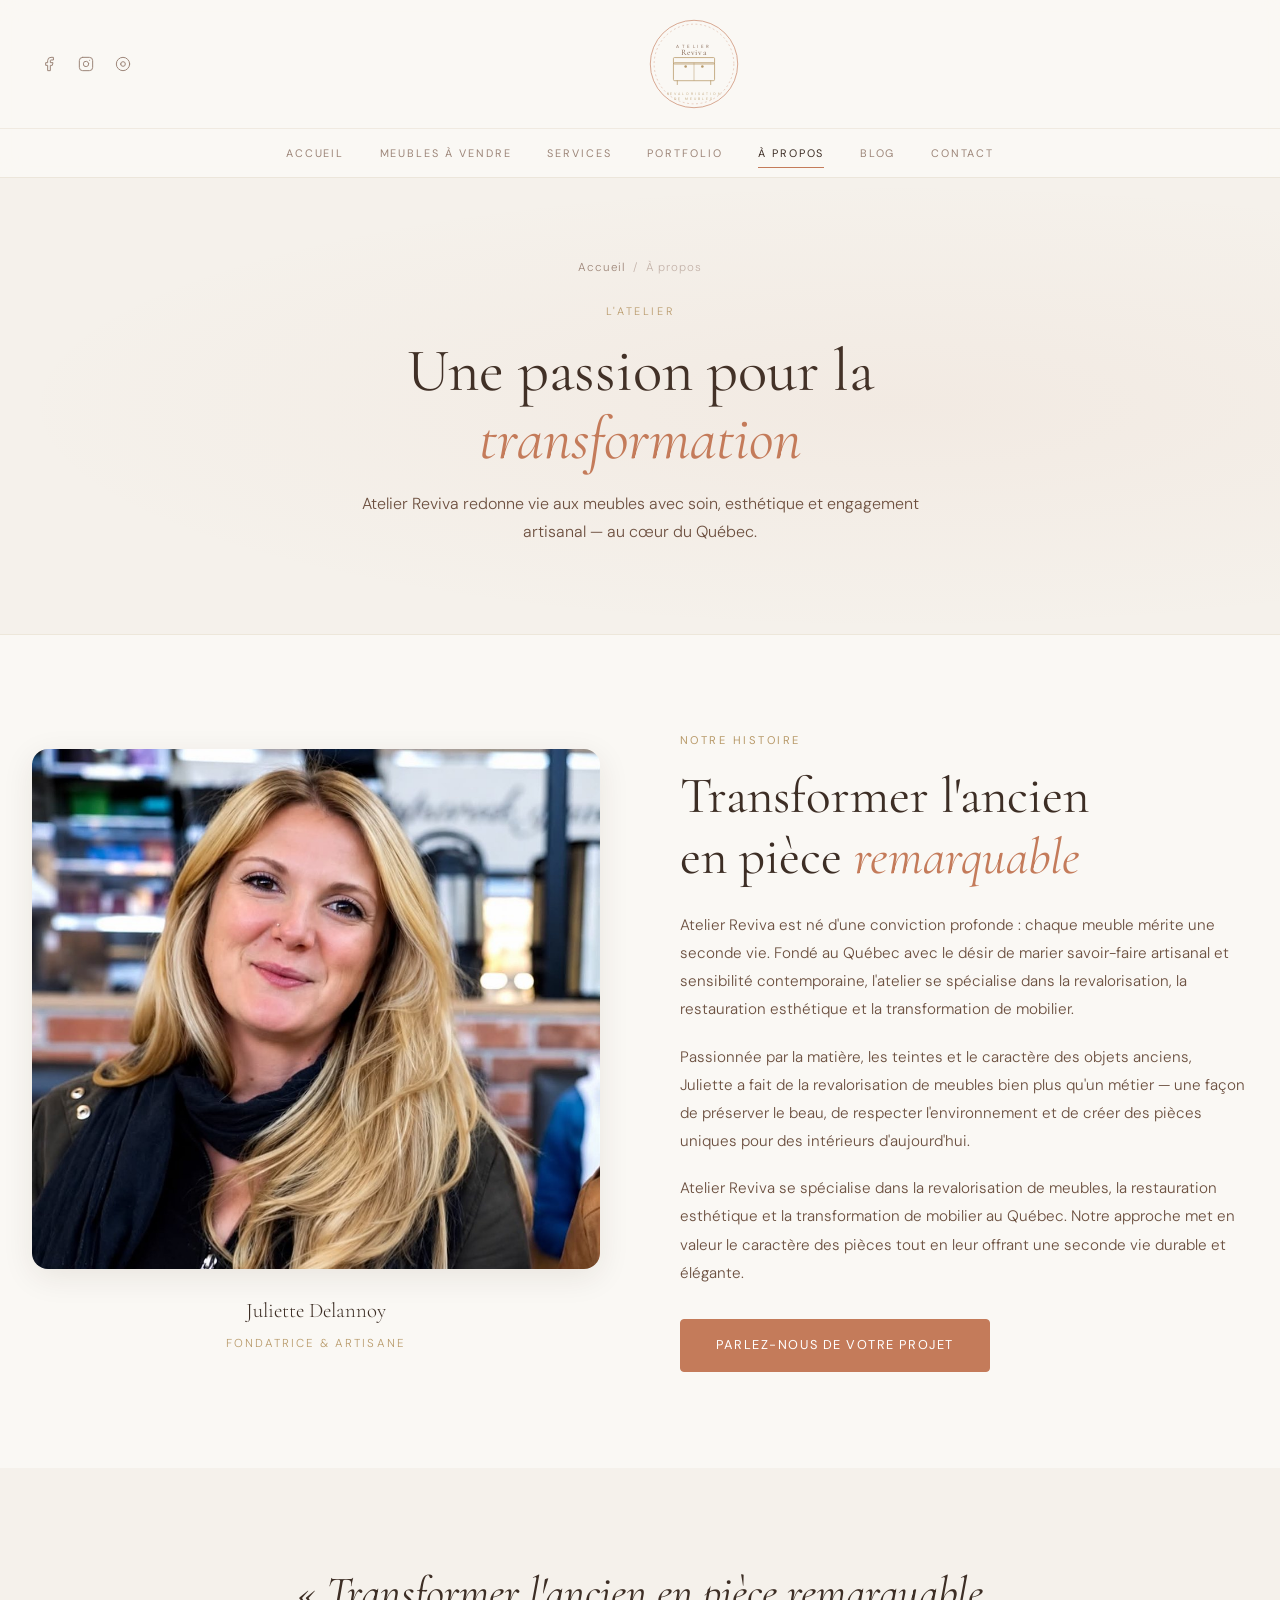
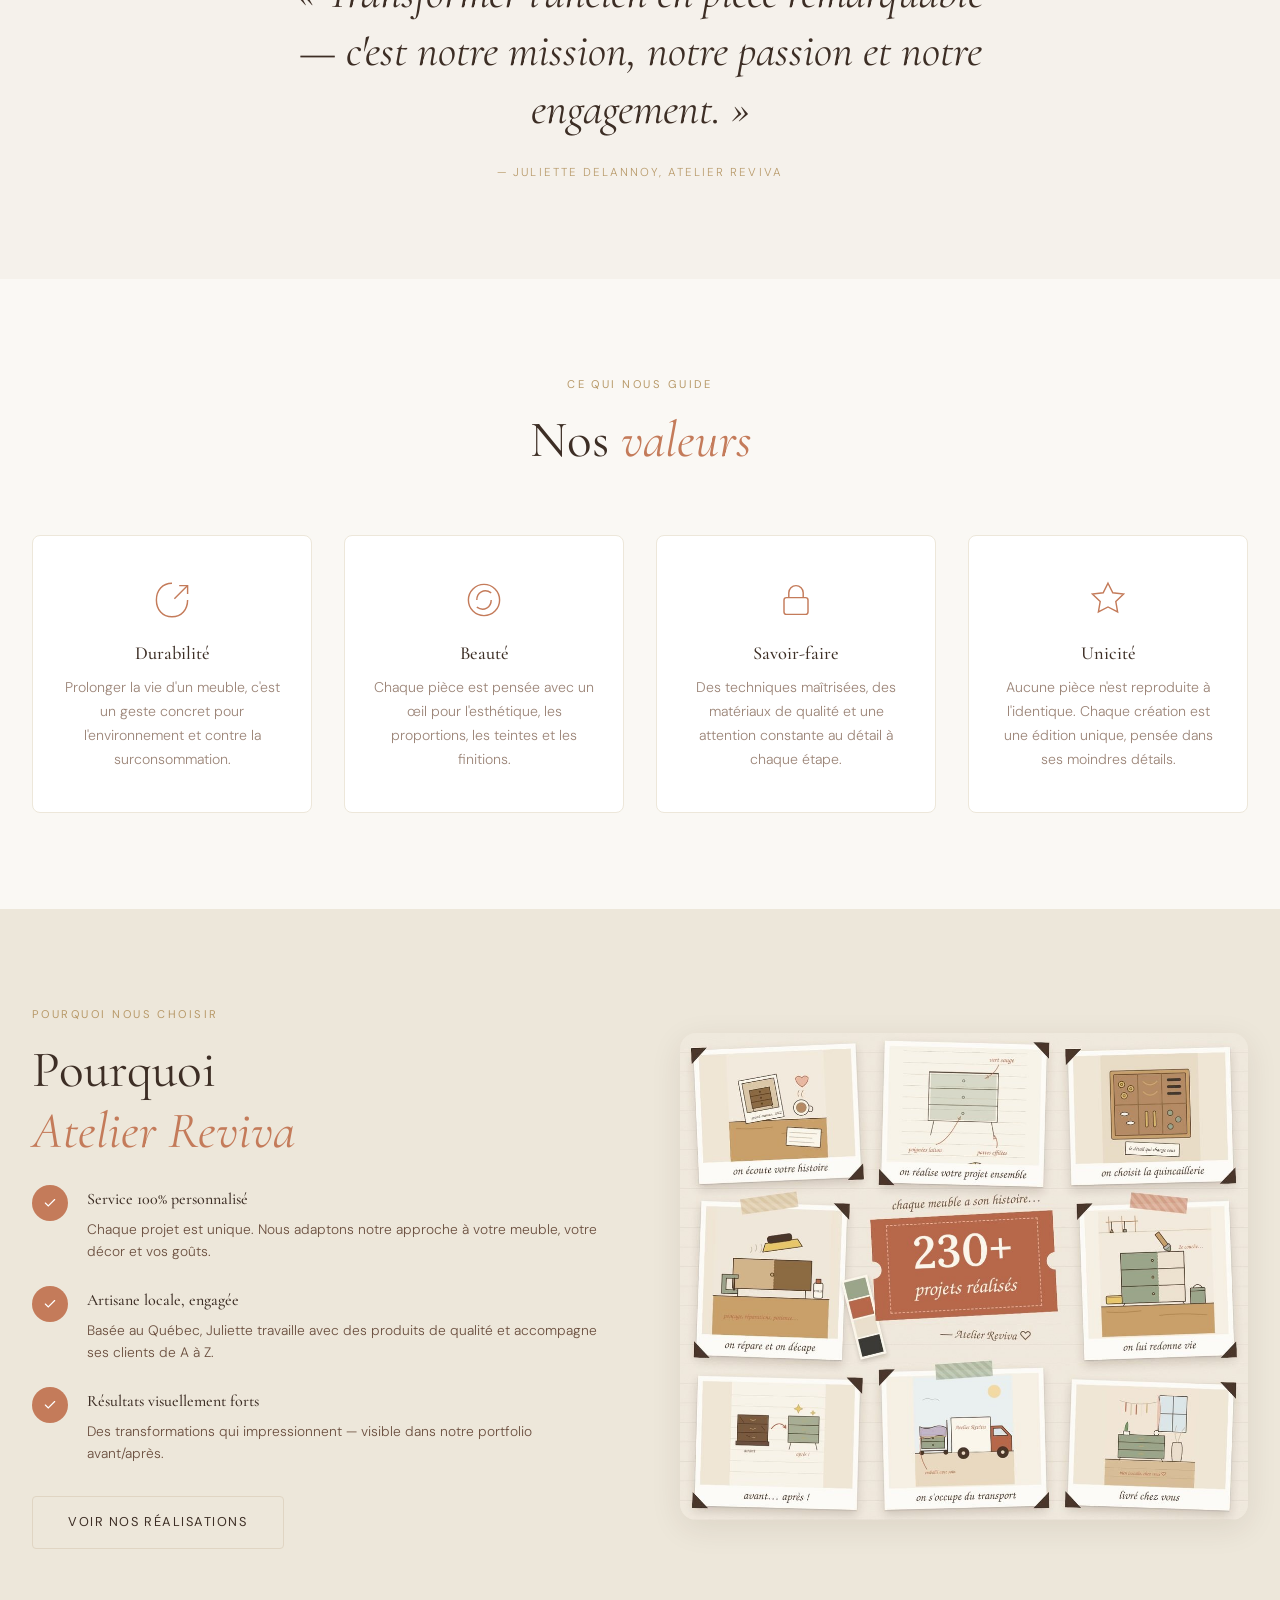
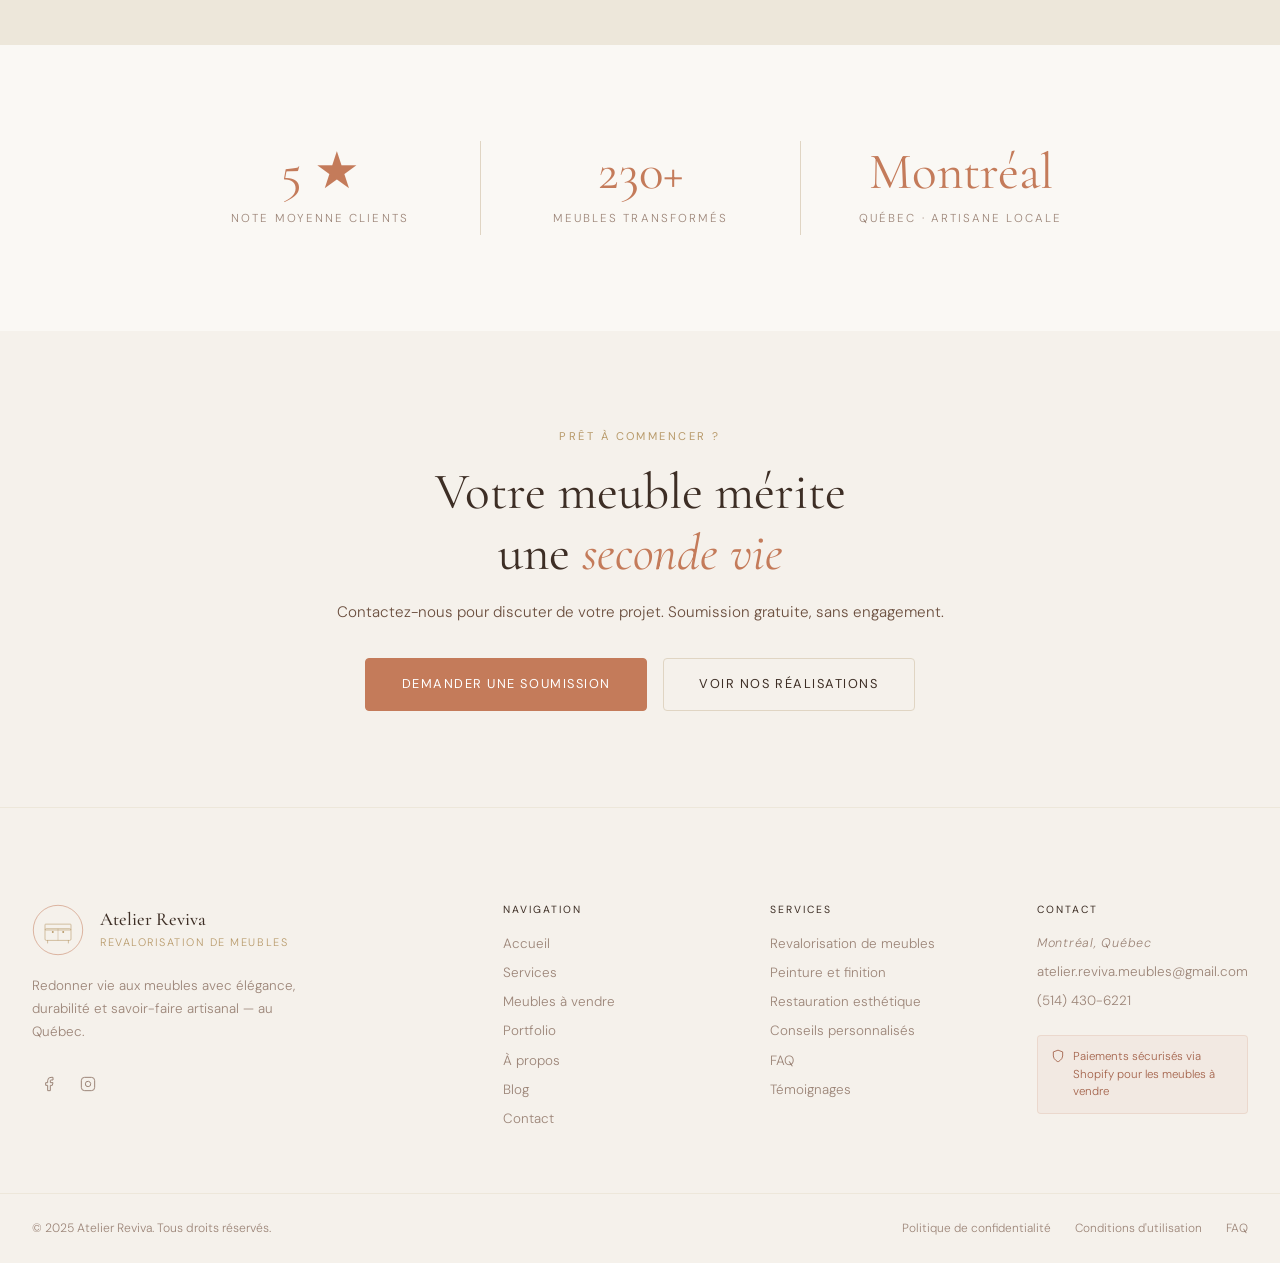
==== commit a9619491: "Vraies coordonnées partout : Montréal, (514) 430-6221, atelier.reviva.meubles@gmail.com Co-Authored-" ====
--- a/code_sandbox_Atelier Raviva/apropos.html
+++ b/code_sandbox_Atelier Raviva/apropos.html
@@ -231,7 +231,7 @@
       </div>
       <div class="footer-links-col"><h4 class="footer-heading">Navigation</h4><ul class="footer-links"><li><a href="index.html">Accueil</a></li><li><a href="services.html">Services</a></li><li><a href="meubles.html">Meubles à vendre</a></li><li><a href="portfolio.html">Portfolio</a></li><li><a href="apropos.html">À propos</a></li><li><a href="blog.html">Blog</a></li><li><a href="contact.html">Contact</a></li></ul></div>
       <div class="footer-links-col"><h4 class="footer-heading">Services</h4><ul class="footer-links"><li><a href="services.html">Revalorisation de meubles</a></li><li><a href="services.html">Peinture et finition</a></li><li><a href="services.html">Restauration esthétique</a></li><li><a href="services.html">Conseils personnalisés</a></li><li><a href="faq.html">FAQ</a></li><li><a href="temoignages.html">Témoignages</a></li></ul></div>
-      <div class="footer-links-col"><h4 class="footer-heading">Contact</h4><ul class="footer-links footer-contact"><li>Québec &amp; Rive-Sud</li><li><a href="mailto:info@atelierreviva.ca">info@atelierreviva.ca</a></li><li><a href="tel:+14181234567">418 123-4567</a></li></ul><div class="footer-shopify"><svg width="14" height="14" viewBox="0 0 24 24" fill="none" stroke="currentColor" stroke-width="1.5" aria-hidden="true"><path d="M12 22s8-4 8-10V5l-8-3-8 3v7c0 6 8 10 8 10z"/></svg><span>Paiements sécurisés via Shopify pour les meubles à vendre</span></div></div>
+      <div class="footer-links-col"><h4 class="footer-heading">Contact</h4><ul class="footer-links footer-contact"><li>Montréal, Québec</li><li><a href="mailto:atelier.reviva.meubles@gmail.com">atelier.reviva.meubles@gmail.com</a></li><li><a href="tel:+15144306221">(514) 430-6221</a></li></ul><div class="footer-shopify"><svg width="14" height="14" viewBox="0 0 24 24" fill="none" stroke="currentColor" stroke-width="1.5" aria-hidden="true"><path d="M12 22s8-4 8-10V5l-8-3-8 3v7c0 6 8 10 8 10z"/></svg><span>Paiements sécurisés via Shopify pour les meubles à vendre</span></div></div>
     </div>
     <div class="footer-bottom"><p>© 2025 Atelier Reviva. Tous droits réservés.</p><div class="footer-legal"><a href="#">Politique de confidentialité</a><a href="#">Conditions d'utilisation</a><a href="faq.html">FAQ</a></div></div>
   </footer>
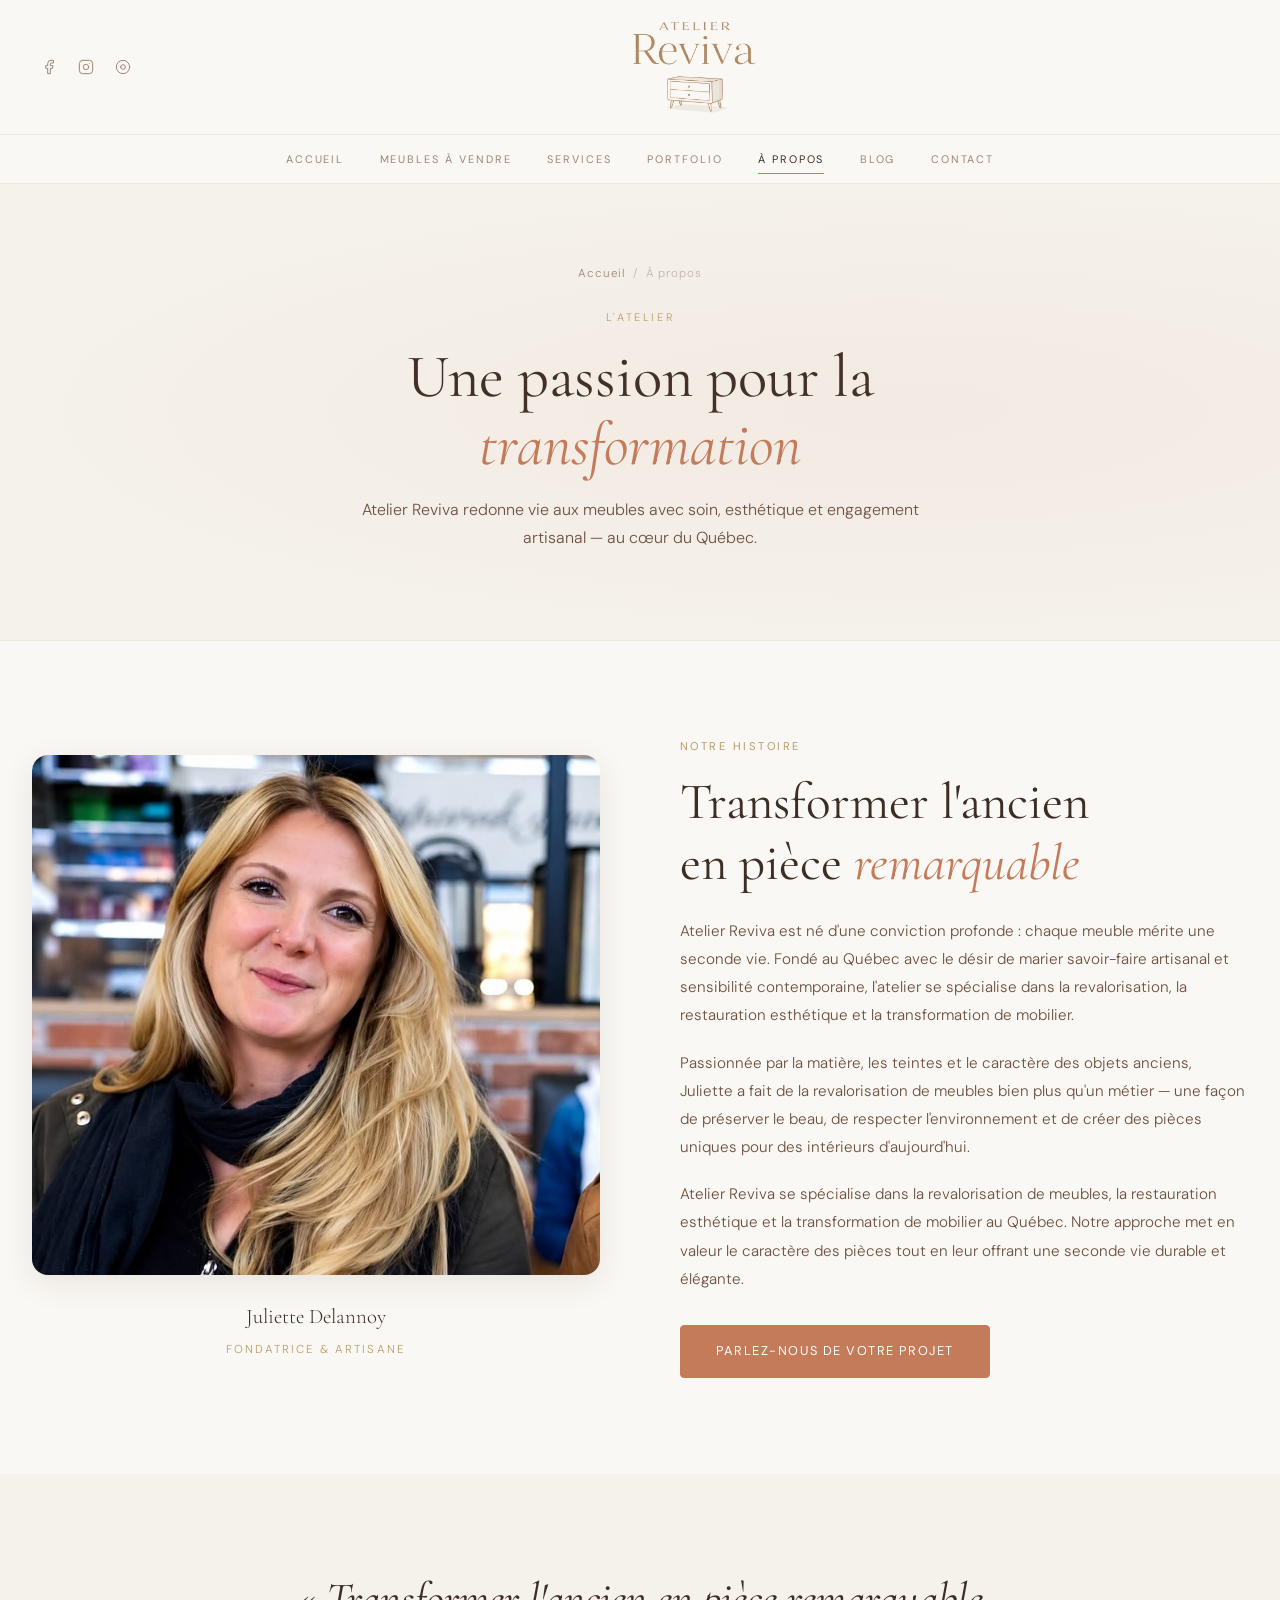
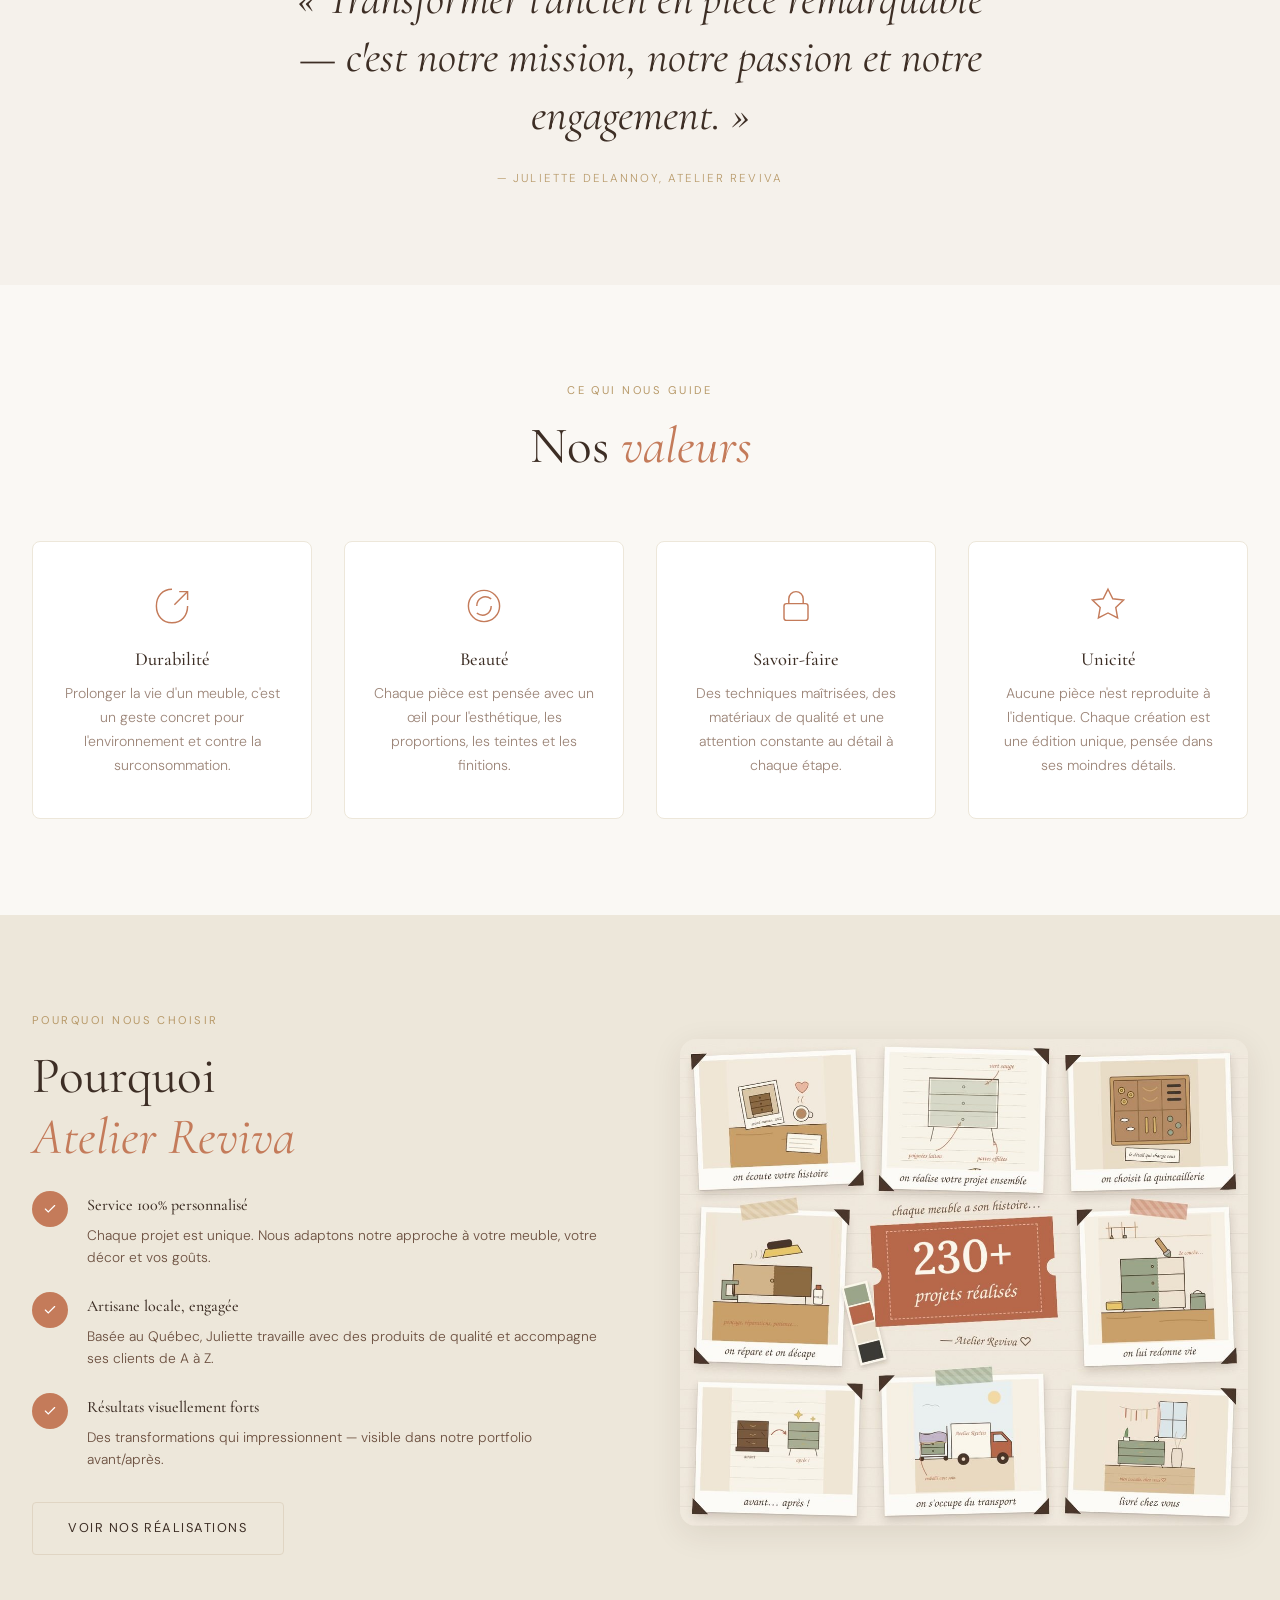
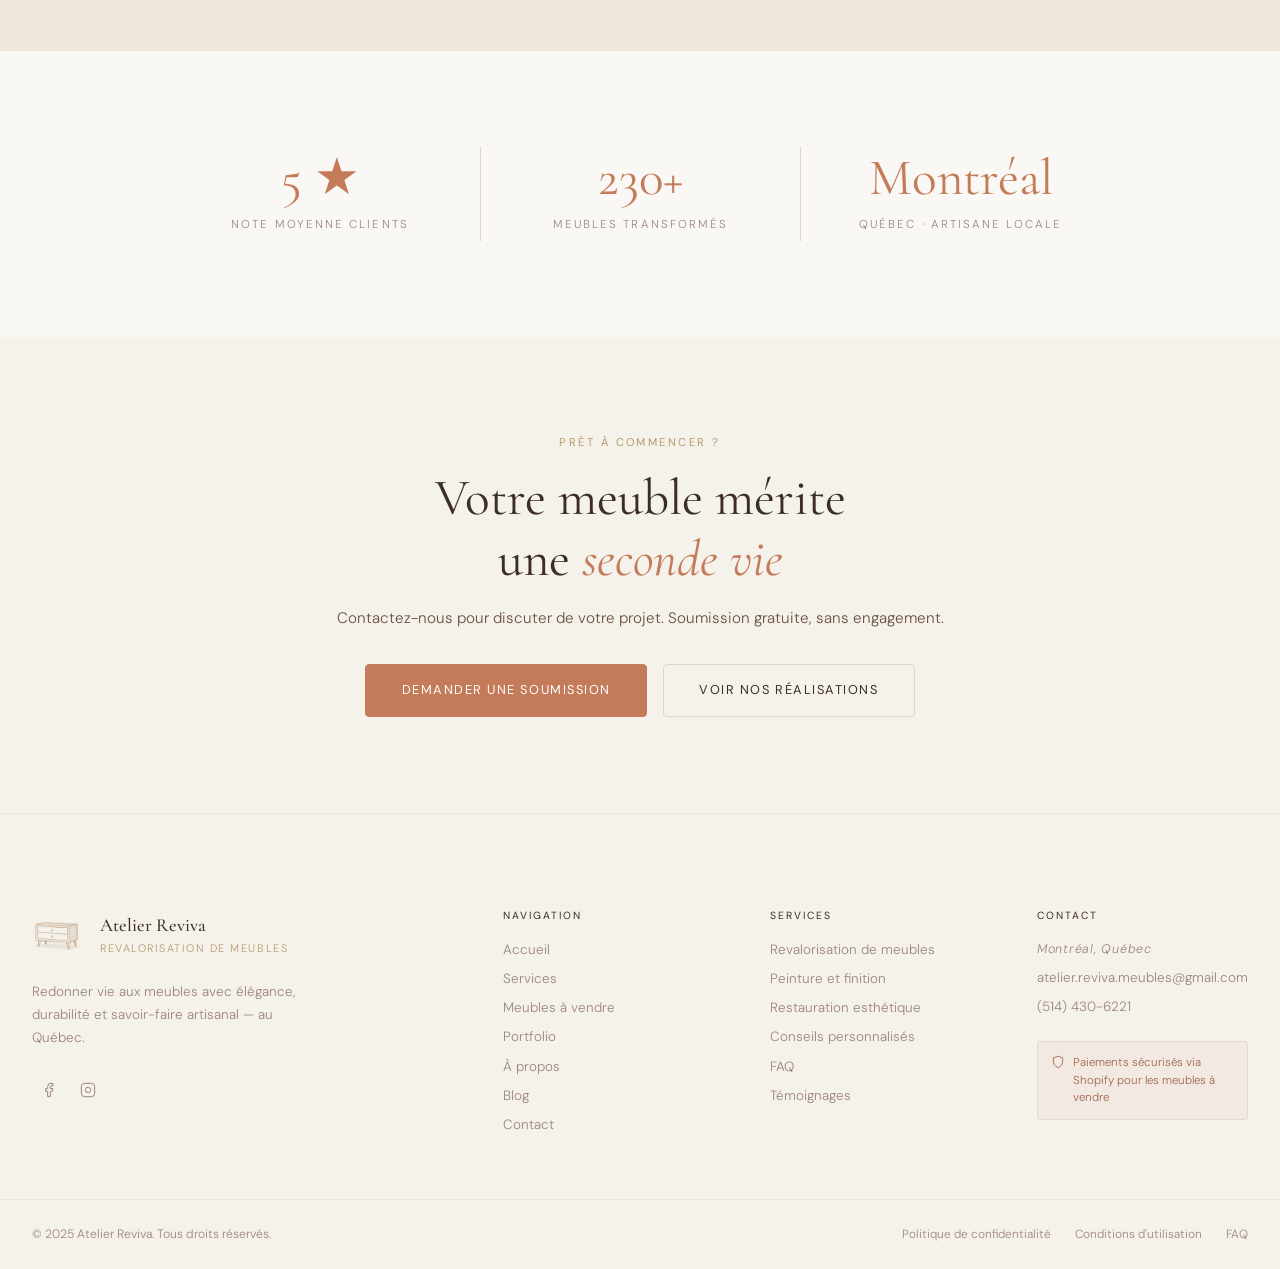
==== commit 6887055d: "Nouveau logo sur toutes les pages (entête, pied de page, page d'accueil) + favicon Co-Authored-By: C" ====
--- a/code_sandbox_Atelier Raviva/apropos.html
+++ b/code_sandbox_Atelier Raviva/apropos.html
@@ -9,8 +9,10 @@
   <link rel="preconnect" href="https://fonts.googleapis.com" />
   <link rel="preconnect" href="https://fonts.gstatic.com" crossorigin />
   <link href="https://fonts.googleapis.com/css2?family=Cormorant+Garamond:ital,wght@0,300;0,400;0,500;0,600;1,300;1,400;1,500&family=DM+Sans:wght@300;400;500&display=swap" rel="stylesheet" />
-  <link rel="stylesheet" href="css/style.css" />
+  <link rel="stylesheet" href="css/style.css?v=logo-20261128" />
   <link rel="stylesheet" href="css/pages.css?v=stats-20261124" />
+  <link rel="icon" type="image/png" sizes="32x32" href="assets/images/favicon-32.png" />
+  <link rel="apple-touch-icon" href="assets/images/apple-touch-icon.png" />
 </head>
 <body>
 
@@ -23,18 +25,7 @@
         <a href="#" aria-label="Pinterest" class="social-link"><svg width="16" height="16" viewBox="0 0 24 24" fill="none" stroke="currentColor" stroke-width="1.5" stroke-linecap="round" stroke-linejoin="round"><circle cx="12" cy="12" r="10"/><path d="M8.5 12a3.5 3.5 0 1 0 7 0 3.5 3.5 0 0 0-7 0z"/></svg></a>
       </div>
       <a href="index.html" class="header-logo" aria-label="Atelier Reviva — Accueil">
-        <div class="logo-circle">
-          <svg viewBox="0 0 140 140" fill="none" xmlns="http://www.w3.org/2000/svg" aria-hidden="true">
-            <circle cx="70" cy="70" r="68" stroke="#C47B5A" stroke-width="1"/><circle cx="70" cy="70" r="62" stroke="#C47B5A" stroke-width="0.5" stroke-dasharray="3 4"/>
-            <rect x="38" y="68" width="64" height="28" rx="2" stroke="#B89A6A" stroke-width="1.2" fill="none"/><rect x="38" y="60" width="64" height="10" rx="1.5" stroke="#B89A6A" stroke-width="1.2" fill="none"/>
-            <line x1="70" y1="68" x2="70" y2="96" stroke="#B89A6A" stroke-width="0.8"/><circle cx="57" cy="74" r="2" fill="#B89A6A"/><circle cx="83" cy="74" r="2" fill="#B89A6A"/>
-            <line x1="44" y1="96" x2="44" y2="102" stroke="#B89A6A" stroke-width="1.2" stroke-linecap="round"/><line x1="96" y1="96" x2="96" y2="102" stroke="#B89A6A" stroke-width="1.2" stroke-linecap="round"/>
-            <text x="70" y="45" text-anchor="middle" font-family="DM Sans, sans-serif" font-size="7" font-weight="400" letter-spacing="4" fill="#8B6E5A">ATELIER</text>
-            <text x="70" y="56" text-anchor="middle" font-family="Cormorant Garamond, serif" font-size="13" font-weight="500" letter-spacing="1" fill="#8B6E5A">Reviva</text>
-            <text x="70" y="118" text-anchor="middle" font-family="DM Sans, sans-serif" font-size="5.5" font-weight="300" letter-spacing="3" fill="#B89A6A">REVALORISATION</text>
-            <text x="70" y="126" text-anchor="middle" font-family="DM Sans, sans-serif" font-size="5.5" font-weight="300" letter-spacing="3" fill="#B89A6A">DE MEUBLES</text>
-          </svg>
-        </div>
+        <img class="logo-img" src="assets/images/logo-entete.png" alt="Atelier Reviva" width="451" height="341" />
       </a>
       <button class="menu-toggle" id="menuToggle" aria-label="Menu" aria-expanded="false"><span></span><span></span><span></span></button>
     </div>
@@ -220,7 +211,7 @@
     <div class="footer-inner">
       <div class="footer-brand">
         <a href="index.html" class="footer-logo-link" aria-label="Atelier Reviva">
-          <div class="footer-logo-mark"><svg viewBox="0 0 80 80" fill="none" xmlns="http://www.w3.org/2000/svg" aria-hidden="true"><circle cx="40" cy="40" r="38" stroke="#C47B5A" stroke-width="0.8"/><rect x="20" y="38" width="40" height="18" rx="2" stroke="#B89A6A" stroke-width="0.9" fill="none"/><rect x="20" y="31" width="40" height="9" rx="1" stroke="#B89A6A" stroke-width="0.9" fill="none"/><line x1="40" y1="38" x2="40" y2="56" stroke="#B89A6A" stroke-width="0.6"/><circle cx="32" cy="43" r="1.5" fill="#B89A6A"/><circle cx="48" cy="43" r="1.5" fill="#B89A6A"/><line x1="24" y1="56" x2="24" y2="60" stroke="#B89A6A" stroke-width="0.9" stroke-linecap="round"/><line x1="56" y1="56" x2="56" y2="60" stroke="#B89A6A" stroke-width="0.9" stroke-linecap="round"/></svg></div>
+          <div class="footer-logo-mark"><img src="assets/images/logo-meuble.png" alt="" width="52" height="52" /></div>
           <div><p class="footer-brand-name">Atelier Reviva</p><p class="footer-brand-tag">Revalorisation de meubles</p></div>
         </a>
         <p class="footer-tagline">Redonner vie aux meubles avec élégance, durabilité et savoir-faire artisanal — au Québec.</p>
--- a/code_sandbox_Atelier Raviva/css/style.css
+++ b/code_sandbox_Atelier Raviva/css/style.css
@@ -1587,3 +1587,12 @@
   .site-header.scrolled .header-inner { padding-top: 0.35rem; padding-bottom: 0.35rem; }
   .site-header.scrolled .logo-circle { width: 54px; height: 54px; }
 }
+
+/* ───────────────────────────────────────────────
+   LOGO (image) — remplace l'ancien logo rond
+─────────────────────────────────────────────── */
+.logo-img{display:block;height:96px;width:auto;transition:transform var(--dur-med) var(--ease),height var(--dur-med) var(--ease)}
+.header-logo:hover .logo-img{transform:scale(1.03)}
+.footer-logo-mark img{display:block;width:100%;height:100%;object-fit:contain}
+@media (max-width:768px){ .logo-img{height:62px} }
+@media (min-width:769px){ .site-header.scrolled .logo-img{height:58px} }
